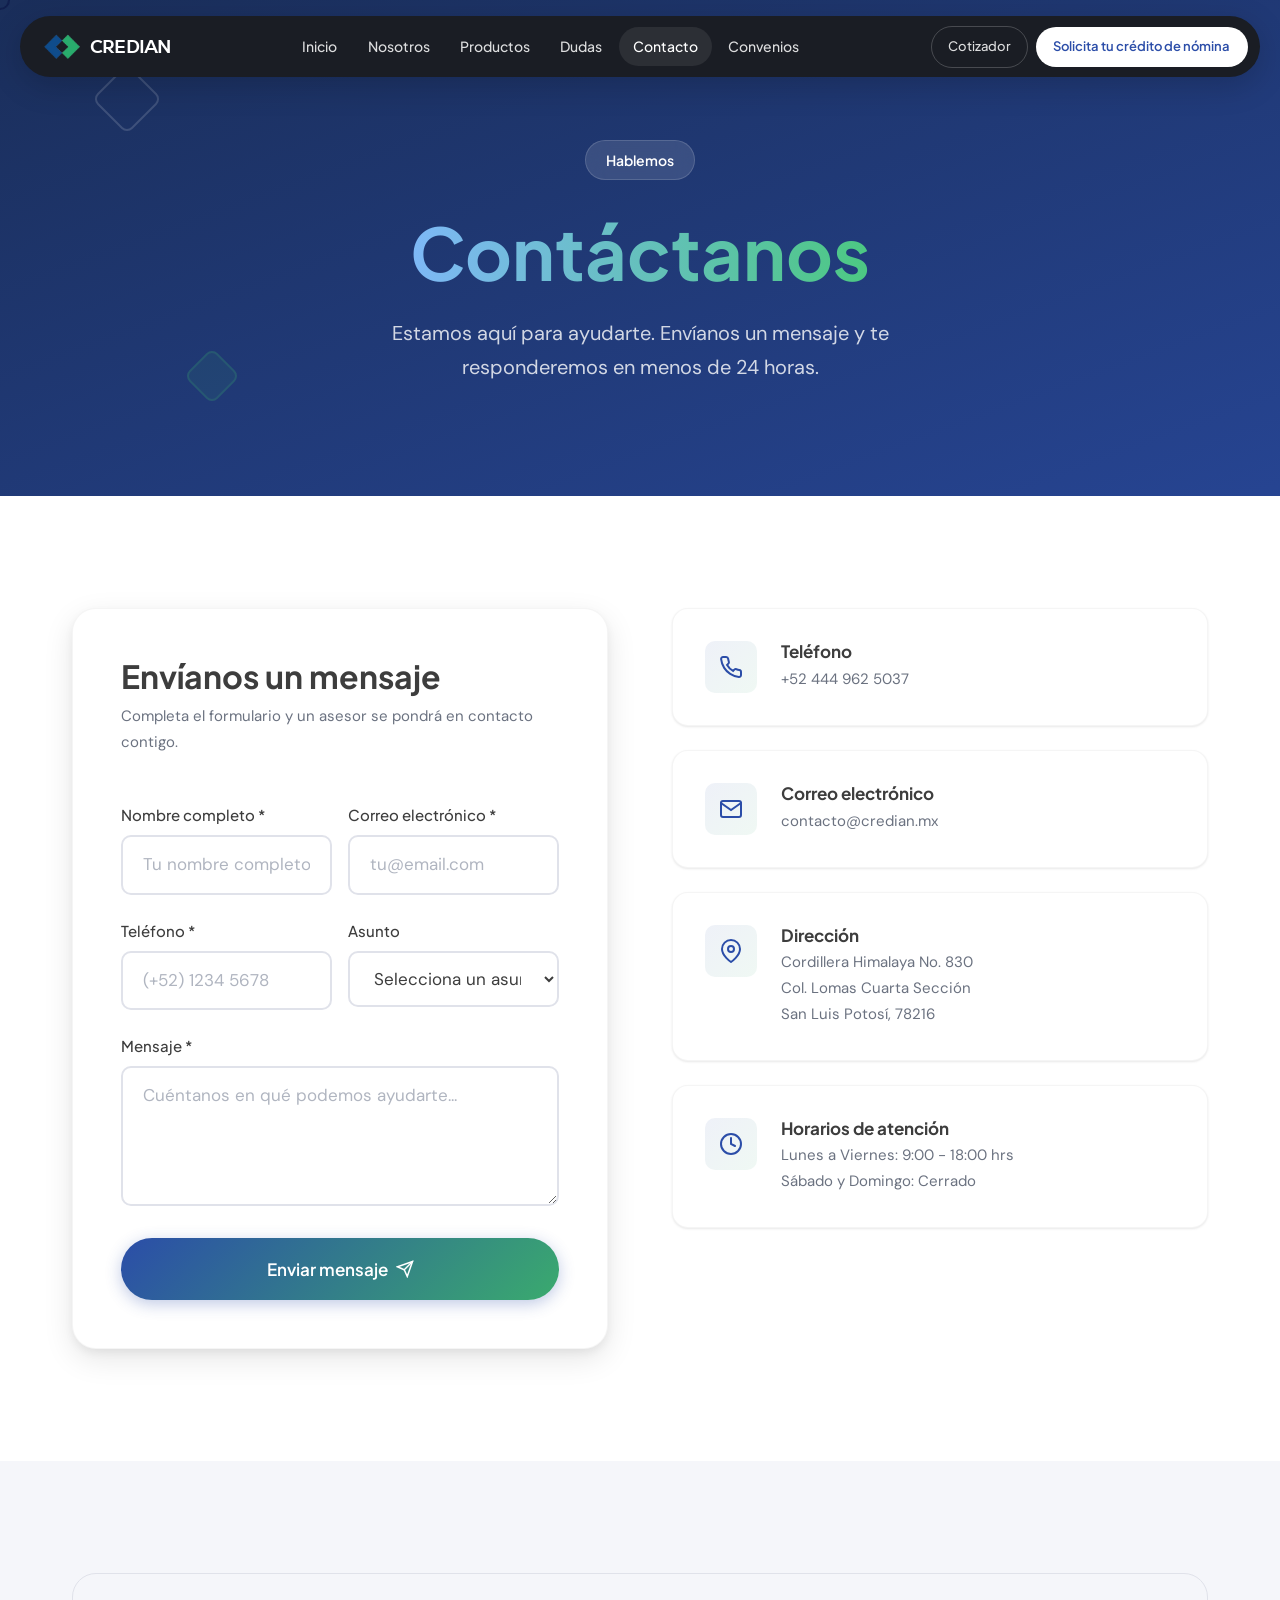
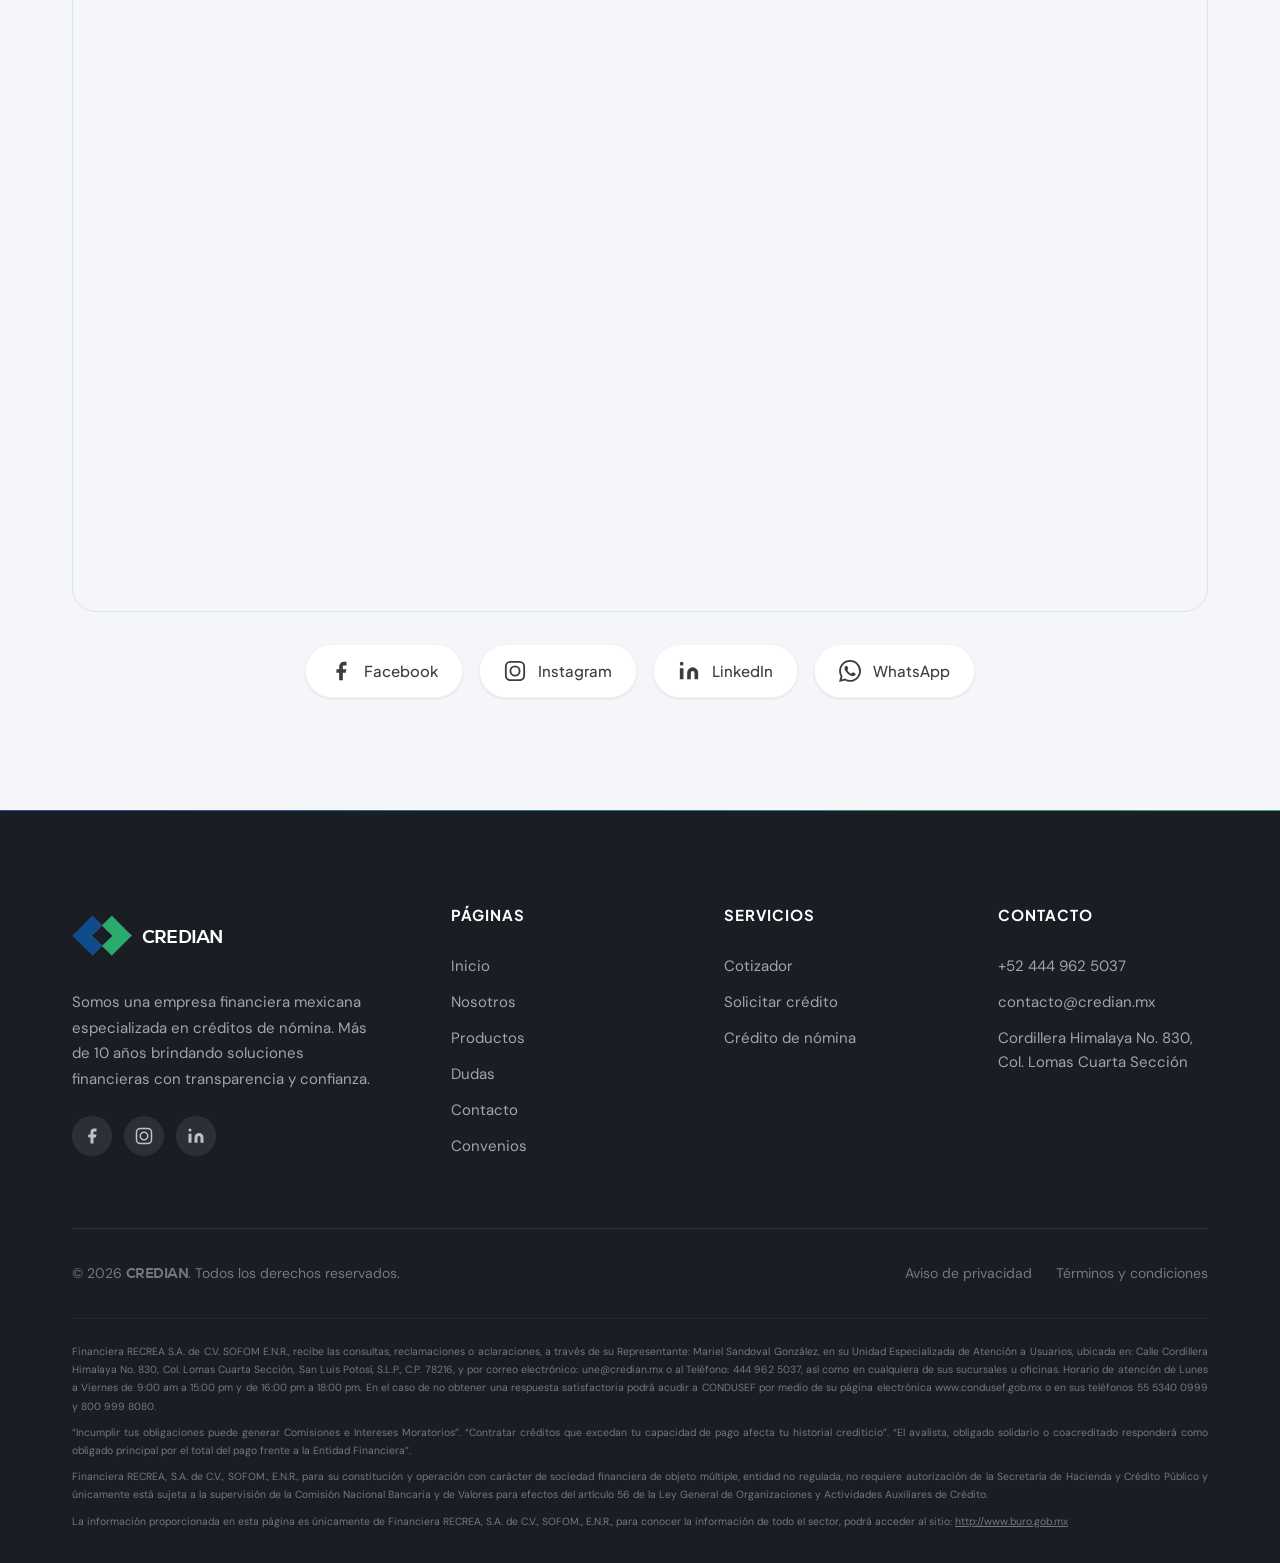
==== contacto/index.html @ 20494028 "feat: add convenios page, 404 page, and update navigations" ====
<!DOCTYPE html>
<html lang="es-MX">

<head>
  <meta charset="UTF-8">
  <meta name="viewport" content="width=device-width, initial-scale=1.0">
  <title>CREDIAN | Contacto</title>
  <link rel="icon" href="../img/credian.ico" type="image/x-icon">
  <meta name="description"
    content="Contáctanos para resolver tus dudas sobre créditos de nómina. Teléfono, email y formulario de contacto CREDIAN.">
  <link rel="stylesheet" href="../css/reset.css">
  <link rel="stylesheet" href="../css/variables.css">
  <link rel="stylesheet" href="../css/animations.css">
  <link rel="stylesheet" href="../css/global.css?v=1.1">
  <style>
    .contact-layout {
      display: grid;
      grid-template-columns: 1fr 1fr;
      gap: var(--space-3xl);
      align-items: start
    }

    .contact-form-card {
      background: var(--color-white);
      border-radius: var(--radius-xl);
      padding: var(--space-2xl) var(--space-2xl);
      box-shadow: var(--shadow-lg);
      border: 1px solid rgba(0, 0, 0, .04)
    }

    .contact-form-card h3 {
      margin-bottom: var(--space-xs)
    }

    .contact-form-card>p {
      color: var(--color-gray-text);
      font-size: var(--text-sm);
      margin-bottom: var(--space-2xl)
    }

    .form-row {
      display: grid;
      grid-template-columns: 1fr 1fr;
      gap: var(--space-md)
    }

    .contact-info-cards {
      display: flex;
      flex-direction: column;
      gap: var(--space-lg)
    }

    .info-card {
      display: flex;
      align-items: flex-start;
      gap: var(--space-lg);
      padding: var(--space-xl);
      background: var(--color-white);
      border-radius: var(--radius-lg);
      box-shadow: var(--shadow-sm);
      border: 1px solid rgba(0, 0, 0, .04);
      transition: all var(--transition-base)
    }

    .info-card:hover {
      box-shadow: var(--shadow-md);
      transform: translateX(6px)
    }

    .info-card__icon {
      width: 52px;
      height: 52px;
      border-radius: var(--radius-md);
      background: linear-gradient(135deg, rgba(43, 77, 168, .08), rgba(58, 170, 110, .08));
      display: flex;
      align-items: center;
      justify-content: center;
      flex-shrink: 0;
      color: var(--color-blue);
      transition: all var(--transition-base)
    }

    .info-card:hover .info-card__icon {
      background: var(--gradient-brand);
      color: #fff
    }

    .info-card__icon svg {
      width: 24px;
      height: 24px
    }

    .info-card h4 {
      font-size: var(--text-base);
      margin-bottom: 4px
    }

    .info-card p,
    .info-card a {
      font-size: var(--text-sm);
      color: var(--color-gray-text)
    }

    .info-card a:hover {
      color: var(--color-blue)
    }

    .map-placeholder {
      width: 100%;
      aspect-ratio: 16/9;
      border-radius: var(--radius-xl);
      background: var(--color-gray-light);
      display: flex;
      align-items: center;
      justify-content: center;
      position: relative;
      overflow: hidden;
      border: 1px solid var(--color-gray-mid)
    }

    .map-placeholder__inner {
      text-align: center;
      color: var(--color-gray-text)
    }

    .map-placeholder__inner svg {
      width: 48px;
      height: 48px;
      margin: 0 auto var(--space-md);
      color: var(--color-blue);
      opacity: .5
    }

    .social-row {
      display: flex;
      gap: var(--space-md);
      justify-content: center;
      flex-wrap: wrap;
      margin-top: var(--space-xl)
    }

    .social-card {
      display: flex;
      align-items: center;
      gap: .75rem;
      padding: .875rem 1.5rem;
      background: var(--color-white);
      border-radius: var(--radius-pill);
      box-shadow: var(--shadow-sm);
      border: 1px solid rgba(0, 0, 0, .04);
      transition: all var(--transition-base);
      font-family: var(--font-display);
      font-size: var(--text-sm);
      font-weight: var(--fw-medium);
      color: var(--color-dark)
    }

    .social-card:hover {
      box-shadow: var(--shadow-md);
      transform: translateY(-4px)
    }

    .social-card svg {
      width: 22px;
      height: 22px
    }

    .social-card--fb:hover {
      color: #1877F2;
      border-color: #1877F2
    }

    .social-card--ig:hover {
      color: #E4405F;
      border-color: #E4405F
    }

    .social-card--li:hover {
      color: #0A66C2;
      border-color: #0A66C2
    }

    .social-card--wa:hover {
      color: #25D366;
      border-color: #25D366
    }

    .form-input.success {
      border-color: var(--color-green)
    }

    @media(max-width:768px) {
      .contact-layout {
        grid-template-columns: 1fr
      }

      .form-row {
        grid-template-columns: 1fr
      }
    }
  </style>
</head>

<body class="page-body">
  <div class="custom-cursor" aria-hidden="true"></div>
  <div class="page-transition-overlay" aria-hidden="true"></div>

  <nav class="navbar" aria-label="Navegación principal">
    <div class="navbar__inner">
      <a href="../" class="navbar__logo" data-internal aria-label="CREDIAN Inicio">
        <img src="../img/logo_credian.png" alt="CREDIAN Logo" class="navbar__img">
        <span class="navbar__logo-text">CREDIAN</span>
      </a>
      <div class="navbar__links"><a href="../" class="navbar__link" data-internal>Inicio</a><a
          href="../nosotros/" class="navbar__link" data-internal>Nosotros</a><a href="../productos/"
          class="navbar__link" data-internal>Productos</a><a href="../dudas/" class="navbar__link"
          data-internal>Dudas</a><a href="../contacto/" class="navbar__link active" data-internal>Contacto</a><a href="../convenios/" class="navbar__link" data-internal>Convenios</a></div>
      <div class="navbar__actions"><a href="https://cotizador.credian.mx" class="navbar__cotizador"
          target="_blank">Cotizador</a><a href="https://cib.logicsystems.com.mx/RECREA/LoginCredian.aspx?EMP=RECREA"
          class="navbar__cta btn-shimmer" target="_blank">Solicita tu crédito de nómina</a></div>
      <button class="navbar__hamburger" aria-label="Abrir menú"><span></span><span></span><span></span></button>
    </div>
  </nav>
  <div class="mobile-menu" aria-hidden="true"><a href="../" class="mobile-menu__link" data-internal>Inicio</a><a
      href="../nosotros/" class="mobile-menu__link" data-internal>Nosotros</a><a href="../productos/"
      class="mobile-menu__link" data-internal>Productos</a><a href="../dudas/" class="mobile-menu__link"
      data-internal>Dudas</a><a href="../contacto/" class="mobile-menu__link" data-internal>Contacto</a><a href="../convenios/" class="mobile-menu__link" data-internal>Convenios</a>
    <div class="mobile-menu__divider"></div><a href="https://cotizador.credian.mx" class="mobile-menu__link"
      target="_blank">Cotizador</a><a href="https://cib.logicsystems.com.mx/RECREA/LoginCredian.aspx?EMP=RECREA"
      class="mobile-menu__link" target="_blank">Solicitar crédito</a>
  </div>

  <!-- HERO -->
  <section class="hero hero--small">
    <div class="hero__bg"></div>
    <div class="rhombus-deco rhombus-deco--1" aria-hidden="true"></div>
    <div class="rhombus-deco rhombus-deco--3 rhombus-deco--green" aria-hidden="true"></div>
    <div class="hero__content">
      <span class="hero__label hero-enter">Hablemos</span>
      <h1 class="hero__title hero-enter"><span class="text-gradient"
          style="-webkit-text-fill-color:transparent;background:linear-gradient(90deg,#7eb8f7,#4CC882);-webkit-background-clip:text;background-clip:text">Contáctanos</span>
      </h1>
      <p class="hero__subtitle hero-enter">Estamos aquí para ayudarte. Envíanos un mensaje y te responderemos en menos
        de 24 horas.</p>
    </div>
  </section>

  <!-- CONTACT -->
  <section class="section">
    <div class="container">
      <div class="contact-layout">
        <!-- Form -->
        <div class="contact-form-card reveal-left">
          <h3>Envíanos un mensaje</h3>
          <p>Completa el formulario y un asesor se pondrá en contacto contigo.</p>
          <form id="contact-form" novalidate>
            <div class="form-row">
              <div class="form-group">
                <label class="form-label" for="nombre">Nombre completo *</label>
                <input type="text" id="nombre" class="form-input" placeholder="Tu nombre completo" required>
                <span class="form-error">Este campo es obligatorio</span>
              </div>
              <div class="form-group">
                <label class="form-label" for="email">Correo electrónico *</label>
                <input type="email" id="email" class="form-input" placeholder="tu@email.com" required>
                <span class="form-error">Ingresa un email válido</span>
              </div>
            </div>
            <div class="form-row">
              <div class="form-group">
                <label class="form-label" for="telefono">Teléfono *</label>
                <input type="tel" id="telefono" class="form-input" placeholder="(+52) 1234 5678" required>
                <span class="form-error">Ingresa un teléfono válido</span>
              </div>
              <div class="form-group">
                <label class="form-label" for="asunto">Asunto</label>
                <select id="asunto" class="form-input form-select">
                  <option value="">Selecciona un asunto</option>
                  <option value="credito">Solicitar crédito</option>
                  <option value="info">Información general</option>
                  <option value="pagos">Dudas sobre pagos</option>
                  <option value="quejas">Quejas y sugerencias</option>
                  <option value="otro">Otro</option>
                </select>
              </div>
            </div>
            <div class="form-group">
              <label class="form-label" for="mensaje">Mensaje *</label>
              <textarea id="mensaje" class="form-input form-textarea" placeholder="Cuéntanos en qué podemos ayudarte..."
                required></textarea>
              <span class="form-error">Este campo es obligatorio</span>
            </div>
            <button type="submit" class="btn btn--primary btn--large btn-shimmer" style="width:100%">
              Enviar mensaje
              <svg width="20" height="20" viewBox="0 0 24 24" fill="none" stroke="currentColor" stroke-width="2"
                stroke-linecap="round">
                <line x1="22" y1="2" x2="11" y2="13" />
                <polygon points="22 2 15 22 11 13 2 9 22 2" />
              </svg>
            </button>
          </form>
        </div>

        <!-- Info Cards -->
        <div class="contact-info-cards reveal-right">
          <div class="info-card">
            <div class="info-card__icon"><svg viewBox="0 0 24 24" fill="none" stroke="currentColor" stroke-width="2"
                stroke-linecap="round">
                <path
                  d="M22 16.92v3a2 2 0 01-2.18 2 19.79 19.79 0 01-8.63-3.07 19.5 19.5 0 01-6-6 19.79 19.79 0 01-3.07-8.67A2 2 0 014.11 2h3a2 2 0 012 1.72 12.84 12.84 0 00.7 2.81 2 2 0 01-.45 2.11L8.09 9.91a16 16 0 006 6l1.27-1.27a2 2 0 012.11-.45 12.84 12.84 0 002.81.7A2 2 0 0122 16.92z" />
              </svg></div>
            <div>
              <h4>Teléfono</h4><a href="tel:+524449625037">+52 444 962 5037</a>
            </div>
          </div>
          <div class="info-card">
            <div class="info-card__icon"><svg viewBox="0 0 24 24" fill="none" stroke="currentColor" stroke-width="2"
                stroke-linecap="round">
                <path d="M4 4h16c1.1 0 2 .9 2 2v12c0 1.1-.9 2-2 2H4c-1.1 0-2-.9-2-2V6c0-1.1.9-2 2-2z" />
                <polyline points="22,6 12,13 2,6" />
              </svg></div>
            <div>
              <h4>Correo electrónico</h4><a href="mailto:info@credian.mx">contacto@credian.mx</a>
            </div>
          </div>
          <div class="info-card">
            <div class="info-card__icon"><svg viewBox="0 0 24 24" fill="none" stroke="currentColor" stroke-width="2"
                stroke-linecap="round">
                <path d="M21 10c0 7-9 13-9 13s-9-6-9-13a9 9 0 0118 0z" />
                <circle cx="12" cy="10" r="3" />
              </svg></div>
            <div>
              <h4>Dirección</h4>
              <p>Cordillera Himalaya No. 830<br>Col. Lomas Cuarta Sección<br>San Luis Potosí, 78216</p>
            </div>
          </div>
          <div class="info-card">
            <div class="info-card__icon"><svg viewBox="0 0 24 24" fill="none" stroke="currentColor" stroke-width="2"
                stroke-linecap="round">
                <circle cx="12" cy="12" r="10" />
                <polyline points="12 6 12 12 16 14" />
              </svg></div>
            <div>
              <h4>Horarios de atención</h4>
              <p>Lunes a Viernes: 9:00 - 18:00 hrs<br>Sábado y Domingo: Cerrado</p>
            </div>
          </div>
        </div>
      </div>
    </div>
  </section>

  <!-- MAP -->
  <section class="section section--gray">
    <div class="container">
      <div class="reveal">
        <div class="map-placeholder">
          <iframe
            src="https://www.google.com/maps/embed?pb=!1m18!1m12!1m3!1d3695.5302765714246!2d-101.0352273!3d22.1438782!2m3!1f0!2f0!3f0!3m2!1i1024!2i768!4f13.1!3m3!1m2!1s0x842a98b7468b3553%3A0x2010b4fe273b162a!2sCREDIAN!5e0!3m2!1ses-419!2smx!4v1777049388945!5m2!1ses-419!2smx"
            width="100%" height="100%" style="border:0;" allowfullscreen="" loading="lazy"
            referrerpolicy="no-referrer-when-downgrade"></iframe>
        </div>
      </div>

      <!-- Social -->
      <div class="social-row reveal">
        <a href="https://www.facebook.com/credian.mx/" class="social-card social-card--fb"><svg viewBox="0 0 24 24"
            fill="currentColor">
            <path d="M18 2h-3a5 5 0 00-5 5v3H7v4h3v8h4v-8h3l1-4h-4V7a1 1 0 011-1h3z" />
          </svg>Facebook</a>
        <a href="https://www.instagram.com/credianmx/" class="social-card social-card--ig"><svg viewBox="0 0 24 24"
            fill="none" stroke="currentColor" stroke-width="2">
            <rect x="2" y="2" width="20" height="20" rx="5" />
            <circle cx="12" cy="12" r="5" />
          </svg>Instagram</a>
        <a href="https://www.linkedin.com/company/credian/posts/?feedView=all" class="social-card social-card--li"><svg
            viewBox="0 0 24 24" fill="currentColor">
            <path
              d="M16 8a6 6 0 016 6v7h-4v-7a2 2 0 00-4 0v7h-4v-7a6 6 0 016-6zM2 9h4v12H2zM4 6a2 2 0 100-4 2 2 0 000 4z" />
          </svg>LinkedIn</a>
        <a href="https://wa.me/524449625037?text=%C2%A1Quiero%20m%C3%A1s%20informaci%C3%B3n!%F0%9F%91%80"
          class="social-card social-card--wa"><svg viewBox="0 0 24 24" fill="currentColor">
            <path
              d="M17.472 14.382c-.297-.149-1.758-.867-2.03-.967-.273-.099-.471-.148-.67.15-.197.297-.767.966-.94 1.164-.173.199-.347.223-.644.075-.297-.15-1.255-.463-2.39-1.475-.883-.788-1.48-1.761-1.653-2.059-.173-.297-.018-.458.13-.606.134-.133.298-.347.446-.52.149-.174.198-.298.298-.497.099-.198.05-.371-.025-.52-.075-.149-.669-1.612-.916-2.207-.242-.579-.487-.5-.669-.51-.173-.008-.371-.01-.57-.01-.198 0-.52.074-.792.372-.272.297-1.04 1.016-1.04 2.479 0 1.462 1.065 2.875 1.213 3.074.149.198 2.096 3.2 5.077 4.487.709.306 1.262.489 1.694.625.712.227 1.36.195 1.871.118.571-.085 1.758-.719 2.006-1.413.248-.694.248-1.289.173-1.413-.074-.124-.272-.198-.57-.347m-5.421 7.403h-.004a9.87 9.87 0 01-5.031-1.378l-.361-.214-3.741.982.998-3.648-.235-.374a9.86 9.86 0 01-1.51-5.26c.001-5.45 4.436-9.884 9.888-9.884 2.64 0 5.122 1.03 6.988 2.898a9.825 9.825 0 012.893 6.994c-.003 5.45-4.437 9.884-9.885 9.884m8.413-18.297A11.815 11.815 0 0012.05 0C5.495 0 .16 5.335.157 11.892c0 2.096.547 4.142 1.588 5.945L.057 24l6.305-1.654a11.882 11.882 0 005.683 1.448h.005c6.554 0 11.89-5.335 11.893-11.893a11.821 11.821 0 00-3.48-8.413z" />
          </svg>WhatsApp</a>
      </div>
    </div>
  </section>

  <!-- FOOTER -->
  <footer class="footer">
    <div class="container">
      <div class="footer__grid">
        <div class="footer__brand">
          <div class="footer__logo">
            <img src="../img/logo_credian.png" alt="CREDIAN Logo" class="footer__img">
            <span class="footer__logo-text">CREDIAN</span>
          </div>
          <p class="footer__brand-desc">Somos una empresa financiera mexicana especializada en créditos de nómina. Más
            de 10 años brindando soluciones financieras con transparencia y confianza.</p>
          <div class="footer__social">
            <a href="https://www.facebook.com/credian.mx/" class="footer__social-link" aria-label="Facebook"><svg
                viewBox="0 0 24 24" fill="currentColor">
                <path d="M18 2h-3a5 5 0 00-5 5v3H7v4h3v8h4v-8h3l1-4h-4V7a1 1 0 011-1h3z" />
              </svg></a>
            <a href="https://www.instagram.com/credianmx/" class="footer__social-link" aria-label="Instagram"><svg
                viewBox="0 0 24 24" fill="none" stroke="currentColor" stroke-width="2">
                <rect x="2" y="2" width="20" height="20" rx="5" />
                <circle cx="12" cy="12" r="5" />
              </svg></a>
            <a href="https://www.linkedin.com/company/credian/posts/?feedView=all" class="footer__social-link"
              aria-label="LinkedIn"><svg viewBox="0 0 24 24" fill="currentColor">
                <path
                  d="M16 8a6 6 0 016 6v7h-4v-7a2 2 0 00-4 0v7h-4v-7a6 6 0 016-6zM2 9h4v12H2zM4 6a2 2 0 100-4 2 2 0 000 4z" />
              </svg></a>
          </div>
        </div>
        <div>
          <h4 class="footer__column-title">Páginas</h4><a href="../" class="footer__link"
            data-internal>Inicio</a><a href="../nosotros/" class="footer__link" data-internal>Nosotros</a><a
            href="../productos/" class="footer__link" data-internal>Productos</a><a href="../dudas/"
            class="footer__link" data-internal>Dudas</a><a href="../contacto/" class="footer__link"
            data-internal>Contacto</a><a href="../convenios/" class="footer__link"
            data-internal>Convenios</a>
        </div>
        <div>
          <h4 class="footer__column-title">Servicios</h4><a href="https://cotizador.credian.mx" class="footer__link"
            target="_blank">Cotizador</a><a href="https://cib.logicsystems.com.mx/RECREA/LoginCredian.aspx?EMP=RECREA"
            class="footer__link" target="_blank">Solicitar
            crédito</a><a href="../productos/" class="footer__link" data-internal>Crédito de nómina</a>
        </div>
        <div>
          <h4 class="footer__column-title">Contacto</h4>
          <a href="tel:+52 444 962 5037" class="footer__link">+52 444 962 5037</a>
          <a href="mailto:contacto@credian.mx" class="footer__link">contacto@credian.mx</a>
          <a class="footer__link" href="https://maps.app.goo.gl/pszoTMPpHbt7NWdv6">
            Cordillera Himalaya No. 830, Col. Lomas Cuarta Sección
          </a>
        </div>
      </div>
      <div class="footer__bottom">
        <p class="footer__copy">&copy; <span id="current-year">2026</span> CREDIAN. Todos los derechos reservados.</p>
        <div class="footer__legal"><a href="../docs/aviso_de_privacidad.pdf" target="_blank" rel="noopener">Aviso de privacidad</a><a
            href="../docs/terminos_y_condiciones.pdf" target="_blank" rel="noopener">Términos y condiciones</a></div>
      </div>
      <div class="footer__disclaimer">
        <p>Financiera RECREA S.A. de C.V. SOFOM E.N.R., recibe las consultas, reclamaciones o aclaraciones, a través de
          su Representante: Mariel Sandoval González, en su Unidad Especializada de Atención a Usuarios, ubicada en:
          Calle Cordillera Himalaya No. 830, Col. Lomas Cuarta Sección, San Luis Potosí, S.L.P., C.P. 78216, y por
          correo electrónico: une@credian.mx o al Teléfono: 444 962 5037, así como en cualquiera de sus sucursales u
          oficinas. Horario de atención de Lunes a Viernes de 9:00 am a 15:00 pm y de 16:00 pm a 18:00 pm. En el caso de
          no obtener una respuesta satisfactoria podrá acudir a CONDUSEF por medio de su página electrónica
          www.condusef.gob.mx o en sus teléfonos 55 5340 0999 y 800 999 8080.</p>
        <p>“Incumplir tus obligaciones puede generar Comisiones e Intereses Moratorios”. “Contratar créditos que excedan
          tu capacidad de pago afecta tu historial crediticio”. “El avalista, obligado solidario o coacreditado
          responderá como obligado principal por el total del pago frente a la Entidad Financiera”.</p>
        <p>Financiera RECREA, S.A. de C.V., SOFOM., E.N.R., para su constitución y operación con carácter de sociedad
          financiera de objeto múltiple, entidad no regulada, no requiere autorización de la Secretaría de Hacienda y
          Crédito Público y únicamente está sujeta a la supervisión de la Comisión Nacional Bancaria y de Valores para
          efectos del artículo 56 de la Ley General de Organizaciones y Actividades Auxiliares de Crédito.</p>
        <p>La información proporcionada en esta página es únicamente de Financiera RECREA, S.A. de C.V., SOFOM., E.N.R.,
          para conocer la información de todo el sector, podrá acceder al sitio: <a href="http://www.buro.gob.mx"
            target="_blank" rel="noopener"
            style="color: inherit; text-decoration: underline;">http://www.buro.gob.mx</a></p>
      </div>
    </div>
  </footer>
  <script src="../js/nav.js"></script>
  <script src="../js/main.js"></script>
  <script src="../js/animations.js"></script>
</body>

</html>
---- css/variables.css ----
/* ============================================
   CREDIAN — Design Tokens & Variables
   Central source of truth for all design values
   ============================================ */

:root {
  /* ---- Brand Colors ---- */
  --color-blue: #2B4DA8;
  --color-blue-dark: #1E3A7A;
  --color-blue-light: #3A6BD6;
  --color-green: #3AAA6E;
  --color-green-dark: #2D8A58;
  --color-green-light: #4CC882;

  /* ---- Neutral Colors ---- */
  --color-dark: #3D3D3D;
  --color-navbar: #1A1D24;
  --color-white: #FFFFFF;
  --color-gray-light: #F5F6FA;
  --color-gray-mid: #E0E2EA;
  --color-gray-text: #6B7280;
  --color-overlay: rgba(26, 29, 36, 0.95);

  /* ---- Gradients ---- */
  --gradient-brand: linear-gradient(135deg, var(--color-blue) 0%, var(--color-green) 100%);
  --gradient-brand-reverse: linear-gradient(135deg, var(--color-green) 0%, var(--color-blue) 100%);
  --gradient-hero: linear-gradient(160deg, #1a2e5a 0%, #2B4DA8 35%, #3AAA6E 100%);
  --gradient-dark: linear-gradient(135deg, #111317 0%, #1A1D24 100%);
  --gradient-card: linear-gradient(180deg, rgba(255,255,255,0) 0%, rgba(245,246,250,0.5) 100%);
  --gradient-shimmer: linear-gradient(90deg, transparent 0%, rgba(255,255,255,0.4) 50%, transparent 100%);

  /* ---- Typography ---- */
  --font-display: 'Plus Jakarta Sans', -apple-system, BlinkMacSystemFont, 'Segoe UI', Roboto, Helvetica, Arial, sans-serif;
  --font-body: 'DM Sans', 'Segoe UI', sans-serif;

  /* Fluid type scale using clamp() */
  --text-xs: clamp(0.75rem, 0.7rem + 0.25vw, 0.875rem);
  --text-sm: clamp(0.8125rem, 0.75rem + 0.3vw, 0.9375rem);
  --text-base: clamp(0.9375rem, 0.875rem + 0.3vw, 1.0625rem);
  --text-lg: clamp(1.0625rem, 0.95rem + 0.5vw, 1.25rem);
  --text-xl: clamp(1.25rem, 1.1rem + 0.7vw, 1.5rem);
  --text-2xl: clamp(1.5rem, 1.25rem + 1.2vw, 2rem);
  --text-3xl: clamp(1.875rem, 1.5rem + 1.8vw, 2.75rem);
  --text-4xl: clamp(2.25rem, 1.75rem + 2.5vw, 3.5rem);
  --text-5xl: clamp(2.75rem, 2rem + 3.5vw, 4.5rem);

  /* Font weights */
  --fw-regular: 400;
  --fw-medium: 500;
  --fw-semibold: 600;
  --fw-bold: 700;
  --fw-extrabold: 800;

  /* ---- Spacing ---- */
  --space-xs: 0.5rem;
  --space-sm: 0.75rem;
  --space-md: 1rem;
  --space-lg: 1.5rem;
  --space-xl: 2rem;
  --space-2xl: 3rem;
  --space-3xl: 4rem;
  --space-4xl: 6rem;
  --space-section: clamp(4rem, 3rem + 5vw, 7rem);

  /* ---- Layout ---- */
  --max-width: 1200px;
  --max-width-narrow: 900px;
  --container-padding: clamp(1.25rem, 1rem + 2vw, 2rem);
  --navbar-height: 80px;

  /* ---- Border Radius ---- */
  --radius-sm: 6px;
  --radius-md: 10px;
  --radius-lg: 16px;
  --radius-xl: 24px;
  --radius-2xl: 32px;
  --radius-pill: 100px;
  --radius-full: 50%;

  /* ---- Shadows ---- */
  --shadow-sm: 0 1px 3px rgba(0,0,0,0.06), 0 1px 2px rgba(0,0,0,0.04);
  --shadow-md: 0 4px 12px rgba(0,0,0,0.08), 0 2px 4px rgba(0,0,0,0.04);
  --shadow-lg: 0 10px 30px rgba(0,0,0,0.1), 0 4px 8px rgba(0,0,0,0.05);
  --shadow-xl: 0 20px 50px rgba(0,0,0,0.12), 0 8px 16px rgba(0,0,0,0.06);
  --shadow-navbar: 0 8px 32px rgba(0,0,0,0.18);
  --shadow-card-hover: 0 16px 40px rgba(43,77,168,0.15), 0 6px 12px rgba(0,0,0,0.06);
  --shadow-glow-blue: 0 0 40px rgba(43,77,168,0.3);
  --shadow-glow-green: 0 0 40px rgba(58,170,110,0.3);

  /* ---- Transitions ---- */
  --transition-fast: 150ms cubic-bezier(0.4, 0, 0.2, 1);
  --transition-base: 300ms cubic-bezier(0.4, 0, 0.2, 1);
  --transition-slow: 500ms cubic-bezier(0.4, 0, 0.2, 1);
  --transition-spring: 500ms cubic-bezier(0.175, 0.885, 0.32, 1.275);

  /* ---- Z-indexes ---- */
  --z-base: 1;
  --z-dropdown: 100;
  --z-navbar: 1000;
  --z-overlay: 2000;
  --z-modal: 3000;
  --z-cursor: 9999;
}
---- css/animations.css ----
/* ============================================
   CREDIAN — Animations
   All keyframes and animation utilities
   ============================================ */

/* ---- Keyframes ---- */

@keyframes fadeIn {
  from { opacity: 0; }
  to { opacity: 1; }
}

@keyframes fadeUp {
  from {
    opacity: 0;
    transform: translateY(40px);
  }
  to {
    opacity: 1;
    transform: translateY(0);
  }
}

@keyframes fadeDown {
  from {
    opacity: 0;
    transform: translateY(-30px);
  }
  to {
    opacity: 1;
    transform: translateY(0);
  }
}

@keyframes fadeLeft {
  from {
    opacity: 0;
    transform: translateX(40px);
  }
  to {
    opacity: 1;
    transform: translateX(0);
  }
}

@keyframes fadeRight {
  from {
    opacity: 0;
    transform: translateX(-40px);
  }
  to {
    opacity: 1;
    transform: translateX(0);
  }
}

@keyframes scaleIn {
  from {
    opacity: 0;
    transform: scale(0.9);
  }
  to {
    opacity: 1;
    transform: scale(1);
  }
}

@keyframes slideUp {
  from { transform: translateY(100%); }
  to { transform: translateY(0); }
}

@keyframes float {
  0%, 100% { transform: translateY(0) rotate(0deg); }
  25% { transform: translateY(-15px) rotate(2deg); }
  50% { transform: translateY(-5px) rotate(-1deg); }
  75% { transform: translateY(-20px) rotate(1deg); }
}

@keyframes floatSlow {
  0%, 100% { transform: translateY(0) rotate(0deg); }
  50% { transform: translateY(-30px) rotate(5deg); }
}

@keyframes floatReverse {
  0%, 100% { transform: translateY(0) rotate(0deg); }
  50% { transform: translateY(25px) rotate(-3deg); }
}

@keyframes rotate {
  from { transform: rotate(0deg); }
  to { transform: rotate(360deg); }
}

@keyframes spin {
  from { transform: rotate(0deg); }
  to { transform: rotate(360deg); }
}

@keyframes rotateSlow {
  from { transform: rotate(0deg); }
  to { transform: rotate(360deg); }
}

@keyframes pulse {
  0%, 100% { opacity: 1; }
  50% { opacity: 0.6; }
}

@keyframes pulseScale {
  0%, 100% { transform: scale(1); }
  50% { transform: scale(1.05); }
}

@keyframes shimmer {
  0% { background-position: -200% center; }
  100% { background-position: 200% center; }
}

@keyframes gradientShift {
  0% { background-position: 0% 50%; }
  50% { background-position: 100% 50%; }
  100% { background-position: 0% 50%; }
}

@keyframes meshGradient {
  0%, 100% {
    background-position: 0% 50%;
  }
  25% {
    background-position: 50% 0%;
  }
  50% {
    background-position: 100% 50%;
  }
  75% {
    background-position: 50% 100%;
  }
}

@keyframes drawLine {
  from { height: 0; }
  to { height: 100%; }
}

@keyframes drawLineHorizontal {
  from { width: 0; }
  to { width: 100%; }
}

@keyframes checkmark {
  from {
    stroke-dashoffset: 24;
  }
  to {
    stroke-dashoffset: 0;
  }
}

@keyframes borderGlow {
  0%, 100% {
    border-color: rgba(43, 77, 168, 0.3);
    box-shadow: 0 0 15px rgba(43, 77, 168, 0.1);
  }
  50% {
    border-color: rgba(58, 170, 110, 0.5);
    box-shadow: 0 0 25px rgba(58, 170, 110, 0.15);
  }
}

@keyframes morphRhombus {
  0%, 100% { 
    transform: rotate(45deg) scale(1);
    border-radius: 8px;
  }
  33% { 
    transform: rotate(45deg) scale(1.1);
    border-radius: 12px;
  }
  66% { 
    transform: rotate(45deg) scale(0.95);
    border-radius: 6px;
  }
}

@keyframes staggerReveal {
  from {
    opacity: 0;
    transform: translateY(30px);
  }
  to {
    opacity: 1;
    transform: translateY(0);
  }
}

@keyframes typewriter {
  from { width: 0; }
  to { width: 100%; }
}

@keyframes blink {
  0%, 50% { opacity: 1; }
  51%, 100% { opacity: 0; }
}

@keyframes countUp {
  from { opacity: 0; transform: translateY(10px); }
  to { opacity: 1; transform: translateY(0); }
}

@keyframes navSlideDown {
  from {
    opacity: 0;
    transform: translateY(-20px);
  }
  to {
    opacity: 1;
    transform: translateY(0);
  }
}

@keyframes expandAccordion {
  from {
    max-height: 0;
    opacity: 0;
  }
  to {
    max-height: 500px;
    opacity: 1;
  }
}

/* ---- Scroll Reveal Classes ---- */
/* These are activated by Intersection Observer in animations.js */

.reveal {
  opacity: 0;
  transform: translateY(40px);
  transition: opacity 0.7s cubic-bezier(0.4, 0, 0.2, 1),
              transform 0.7s cubic-bezier(0.4, 0, 0.2, 1);
}

.reveal.revealed {
  opacity: 1;
  transform: translateY(0);
}

.reveal-left {
  opacity: 0;
  transform: translateX(-40px);
  transition: opacity 0.7s cubic-bezier(0.4, 0, 0.2, 1),
              transform 0.7s cubic-bezier(0.4, 0, 0.2, 1);
}

.reveal-left.revealed {
  opacity: 1;
  transform: translateX(0);
}

.reveal-right {
  opacity: 0;
  transform: translateX(40px);
  transition: opacity 0.7s cubic-bezier(0.4, 0, 0.2, 1),
              transform 0.7s cubic-bezier(0.4, 0, 0.2, 1);
}

.reveal-right.revealed {
  opacity: 1;
  transform: translateX(0);
}

.reveal-scale {
  opacity: 0;
  transform: scale(0.9);
  transition: opacity 0.7s cubic-bezier(0.4, 0, 0.2, 1),
              transform 0.7s cubic-bezier(0.4, 0, 0.2, 1);
}

.reveal-scale.revealed {
  opacity: 1;
  transform: scale(1);
}

/* Stagger delay utility classes */
.stagger-1 { transition-delay: 0.1s; }
.stagger-2 { transition-delay: 0.2s; }
.stagger-3 { transition-delay: 0.3s; }
.stagger-4 { transition-delay: 0.4s; }
.stagger-5 { transition-delay: 0.5s; }
.stagger-6 { transition-delay: 0.6s; }

/* ---- Hero Entry Animation ---- */

.hero-enter {
  opacity: 0;
  transform: translateY(30px);
  animation: fadeUp 0.8s cubic-bezier(0.4, 0, 0.2, 1) forwards;
}

.hero-enter:nth-child(1) { animation-delay: 0.1s; }
.hero-enter:nth-child(2) { animation-delay: 0.25s; }
.hero-enter:nth-child(3) { animation-delay: 0.4s; }
.hero-enter:nth-child(4) { animation-delay: 0.55s; }

/* ---- Shimmer Button Effect ---- */

.btn-shimmer {
  position: relative;
  overflow: hidden;
}

.btn-shimmer::after {
  content: '';
  position: absolute;
  top: 0;
  left: -100%;
  width: 100%;
  height: 100%;
  background: linear-gradient(
    90deg,
    transparent 0%,
    rgba(255, 255, 255, 0.3) 50%,
    transparent 100%
  );
  transition: left 0.5s ease;
}

.btn-shimmer:hover::after {
  left: 100%;
}

/* ---- Animated Underline for links ---- */

.link-animated {
  position: relative;
  display: inline-block;
}

.link-animated::after {
  content: '';
  position: absolute;
  bottom: -2px;
  left: 0;
  width: 0;
  height: 2px;
  background: var(--gradient-brand);
  transition: width 0.3s cubic-bezier(0.4, 0, 0.2, 1);
}

.link-animated:hover::after,
.link-animated.active::after {
  width: 100%;
}

/* ---- Morphing Decorative Rhombuses ---- */

.rhombus-deco {
  position: absolute;
  width: 60px;
  height: 60px;
  border: 2px solid rgba(255,255,255,0.15);
  transform: rotate(45deg);
  border-radius: 8px;
  pointer-events: none;
}

.rhombus-deco--filled {
  background: rgba(43, 77, 168, 0.1);
  border-color: rgba(43, 77, 168, 0.2);
}

.rhombus-deco--green {
  background: rgba(58, 170, 110, 0.1);
  border-color: rgba(58, 170, 110, 0.2);
}

.rhombus-deco--1 {
  top: 15%;
  left: 8%;
  width: 50px;
  height: 50px;
  animation: float 8s ease-in-out infinite, morphRhombus 12s ease-in-out infinite;
}

.rhombus-deco--2 {
  top: 25%;
  right: 12%;
  width: 80px;
  height: 80px;
  animation: floatSlow 10s ease-in-out infinite, morphRhombus 15s ease-in-out infinite;
  animation-delay: 1s;
}

.rhombus-deco--3 {
  bottom: 20%;
  left: 15%;
  width: 40px;
  height: 40px;
  animation: floatReverse 9s ease-in-out infinite;
  animation-delay: 2s;
}

.rhombus-deco--4 {
  bottom: 30%;
  right: 8%;
  width: 65px;
  height: 65px;
  animation: float 11s ease-in-out infinite;
  animation-delay: 0.5s;
}

.rhombus-deco--5 {
  top: 60%;
  left: 5%;
  width: 35px;
  height: 35px;
  animation: floatSlow 7s ease-in-out infinite;
  animation-delay: 3s;
}

/* ---- Page Transition ---- */

.page-transition-overlay {
  position: fixed;
  top: 0;
  left: 0;
  width: 100%;
  height: 100%;
  background: var(--gradient-brand);
  z-index: 10000;
  transform: scaleY(0);
  transform-origin: bottom;
  pointer-events: none;
}

.page-transition-overlay.active-enter {
  animation: pageTransitionIn 0.4s cubic-bezier(0.4, 0, 0.2, 1) forwards;
}

.page-transition-overlay.active-leave {
  animation: pageTransitionOut 0.4s cubic-bezier(0.4, 0, 0.2, 1) forwards;
}

@keyframes pageTransitionIn {
  from { transform: scaleY(0); transform-origin: bottom; }
  to { transform: scaleY(1); transform-origin: bottom; }
}

@keyframes pageTransitionOut {
  from { transform: scaleY(1); transform-origin: top; }
  to { transform: scaleY(0); transform-origin: top; }
}

/* ---- Steps line draw ---- */

.steps-line {
  position: absolute;
  left: 50%;
  top: 0;
  width: 2px;
  height: 0;
  background: var(--gradient-brand);
  transform: translateX(-50%);
  transition: height 1.5s cubic-bezier(0.4, 0, 0.2, 1);
}

.steps-line.animate {
  height: 100%;
}

/* ---- Counter animation ---- */

.counter-number {
  display: inline-block;
  font-variant-numeric: tabular-nums;
}

/* ---- Accordion animation ---- */

.accordion-content {
  max-height: 0;
  overflow: hidden;
  transition: max-height 0.4s cubic-bezier(0.4, 0, 0.2, 1),
              padding 0.4s cubic-bezier(0.4, 0, 0.2, 1);
}

.accordion-item.active .accordion-content {
  max-height: 500px;
}

.accordion-icon {
  transition: transform var(--transition-base);
}

.accordion-item.active .accordion-icon {
  transform: rotate(180deg);
}

/* ---- Card Lift Effect ---- */

.card-lift {
  transition: transform var(--transition-base), box-shadow var(--transition-base);
}

.card-lift:hover {
  transform: translateY(-8px);
  box-shadow: var(--shadow-card-hover);
}

/* ---- Cursor Custom ---- */

.custom-cursor {
  position: fixed;
  width: 20px;
  height: 20px;
  border: 2px solid var(--color-blue);
  border-radius: 50%;
  pointer-events: none;
  z-index: var(--z-cursor);
  transform: translate(-50%, -50%);
  transition: width 0.3s ease, height 0.3s ease, border-color 0.3s ease, background 0.3s ease;
  mix-blend-mode: difference;
  display: none;
}

.custom-cursor.active {
  width: 40px;
  height: 40px;
  border-color: var(--color-green);
  background: rgba(58, 170, 110, 0.1);
}

@media (pointer: fine) {
  .custom-cursor {
    display: block;
  }
}

@media (max-width: 768px) {
  .custom-cursor {
    display: none;
  }
}

/* ---- Timeline Animation ---- */

.timeline-item {
  opacity: 0;
  transform: translateX(-30px);
  transition: opacity 0.6s ease, transform 0.6s ease;
}

.timeline-item:nth-child(even) {
  transform: translateX(30px);
}

.timeline-item.revealed {
  opacity: 1;
  transform: translateX(0);
}

.timeline-line {
  position: absolute;
  left: 50%;
  top: 0;
  bottom: 0;
  width: 2px;
  background: var(--color-gray-mid);
  transform: translateX(-50%);
}

.timeline-line::after {
  content: '';
  position: absolute;
  top: 0;
  left: 0;
  width: 100%;
  height: 0;
  background: var(--gradient-brand);
  transition: height 2s cubic-bezier(0.4, 0, 0.2, 1);
}

.timeline-line.animate::after {
  height: 100%;
}
---- css/global.css ----
/* ============================================
   CREDIAN — Global Styles
   Navbar, Footer, Shared Components
   ============================================ */

/* ---- Google Fonts Import ---- */
@import url('https://fonts.googleapis.com/css2?family=DM+Sans:ital,opsz,wght@0,9..40,300;0,9..40,400;0,9..40,500;0,9..40,600;0,9..40,700;1,9..40,400&family=Plus+Jakarta+Sans:wght@400;500;600;700;800&display=swap');

@font-face {
  font-family: 'NexaText';
  src: url('../font/NexaText-Trial-ExtraBold.ttf') format('truetype');
  font-weight: normal;
  font-style: normal;
}

/* ---- Brand specific font replacement ---- */
.font-brand {
  font-family: 'NexaText', 'Plus Jakarta Sans', sans-serif !important;
  font-weight: normal !important;
  letter-spacing: -0.04em !important;
}

/* ---- Base Styles ---- */
body {
  font-family: var(--font-body);
  font-size: var(--text-base);
  color: var(--color-dark);
  background: var(--color-white);
}

h1,
h2,
h3,
h4,
h5,
h6 {
  font-family: var(--font-display);
  font-weight: var(--fw-bold);
  color: var(--color-dark);
}

h1 {
  font-size: var(--text-5xl);
}

h2 {
  font-size: var(--text-4xl);
}

h3 {
  font-size: var(--text-2xl);
}

h4 {
  font-size: var(--text-xl);
}

p {
  color: var(--color-gray-text);
  line-height: 1.75;
}

/* ---- Container ---- */
.container {
  max-width: var(--max-width);
  margin: 0 auto;
  padding: 0 var(--container-padding);
}

.container--narrow {
  max-width: var(--max-width-narrow);
}

/* ---- Section ---- */
.section {
  padding: var(--space-section) 0;
  position: relative;
}

.section--gray {
  background: var(--color-gray-light);
}

.section--dark {
  background: var(--color-navbar);
  color: var(--color-white);
}

.section--dark h2,
.section--dark h3,
.section--dark h4 {
  color: var(--color-white);
}

.section--dark p {
  color: rgba(255, 255, 255, 0.75);
}

.section--gradient {
  background: var(--gradient-hero);
  color: var(--color-white);
}

.section__header {
  text-align: center;
  max-width: 700px;
  margin: 0 auto var(--space-3xl);
}

.section__label {
  display: inline-flex;
  align-items: center;
  gap: 0.5rem;
  font-family: var(--font-display);
  font-size: var(--text-sm);
  font-weight: var(--fw-semibold);
  text-transform: uppercase;
  letter-spacing: 0.08em;
  color: var(--color-blue);
  margin-bottom: var(--space-md);
}

.section__label::before {
  content: '';
  width: 24px;
  height: 2px;
  background: var(--gradient-brand);
  border-radius: 2px;
}

.section--dark .section__label {
  color: var(--color-green-light);
}

.section__title {
  margin-bottom: var(--space-lg);
}

.section__subtitle {
  font-size: var(--text-lg);
  max-width: 600px;
  margin: 0 auto;
}

/* ---- Gradient Text ---- */
.text-gradient {
  background: var(--gradient-brand);
  -webkit-background-clip: text;
  -webkit-text-fill-color: transparent;
  background-clip: text;
}

/* ---- Buttons ---- */
.btn {
  display: inline-flex;
  align-items: center;
  justify-content: center;
  gap: 0.5rem;
  padding: 0.875rem 2rem;
  font-family: var(--font-display);
  font-size: var(--text-sm);
  font-weight: var(--fw-semibold);
  border-radius: var(--radius-pill);
  transition: all var(--transition-base);
  position: relative;
  overflow: hidden;
  cursor: pointer;
  white-space: nowrap;
}

.btn--primary {
  background: var(--gradient-brand);
  color: var(--color-white);
  box-shadow: 0 4px 16px rgba(43, 77, 168, 0.3);
}

.btn--primary:hover {
  transform: translateY(-2px);
  box-shadow: 0 8px 24px rgba(43, 77, 168, 0.4);
}

.btn--secondary {
  background: var(--color-white);
  color: var(--color-blue);
  border: 2px solid rgba(43, 77, 168, 0.15);
}

.btn--secondary:hover {
  border-color: var(--color-blue);
  transform: translateY(-2px);
  box-shadow: var(--shadow-md);
}

.btn--outline {
  background: transparent;
  color: var(--color-white);
  border: 2px solid rgba(255, 255, 255, 0.4);
}

.btn--outline:hover {
  background: rgba(255, 255, 255, 0.1);
  border-color: var(--color-white);
  transform: translateY(-2px);
}

.btn--dark {
  background: var(--color-navbar);
  color: var(--color-white);
}

.btn--dark:hover {
  background: var(--color-dark);
  transform: translateY(-2px);
  box-shadow: var(--shadow-lg);
}

.btn--small {
  padding: 0.625rem 1.25rem;
  font-size: var(--text-xs);
}

.btn--large {
  padding: 1.1rem 2.5rem;
  font-size: var(--text-base);
}

.btn svg {
  width: 18px;
  height: 18px;
  flex-shrink: 0;
}

/* ============================================
   NAVBAR
   ============================================ */

.navbar {
  position: fixed;
  top: 16px;
  left: 0;
  right: 0;
  margin: 0 auto;
  z-index: var(--z-navbar);
  width: calc(100% - 40px);
  max-width: 1240px;
  animation: navSlideDown 0.6s cubic-bezier(0.4, 0, 0.2, 1) forwards;
}

.navbar__inner {
  display: flex;
  align-items: center;
  justify-content: space-between;
  gap: 0.5rem;
  background: var(--color-navbar);
  border-radius: var(--radius-pill);
  padding: 0.6rem 0.75rem 0.6rem 1.5rem;
  box-shadow: var(--shadow-navbar);
  backdrop-filter: blur(20px);
  -webkit-backdrop-filter: blur(20px);
  transition: background var(--transition-base), box-shadow var(--transition-base);
  min-width: 0;
}

.navbar.scrolled .navbar__inner {
  background: rgba(26, 29, 36, 0.70);
  box-shadow: 0 8px 40px rgba(0, 0, 0, 0.25);
}

.navbar__logo {
  display: flex;
  align-items: center;
  gap: 0.625rem;
  flex-shrink: 0;
  z-index: 10;
}

.navbar__img {
  height: clamp(28px, 3.5vw, 36px);
  width: auto;
  object-fit: contain;
}

.navbar__logo-text {
  font-family: 'NexaText', var(--font-display);
  font-size: 1.15rem;
  font-weight: normal !important;
  color: var(--color-white);
  letter-spacing: -0.04em !important;
}

.navbar__links {
  display: flex;
  align-items: center;
  gap: 0.15rem;
  flex-shrink: 1;
  min-width: 0;
}

.navbar__link {
  color: rgba(255, 255, 255, 0.85);
  font-family: var(--font-display);
  font-size: 0.875rem;
  font-weight: var(--fw-medium);
  padding: 0.5rem 0.875rem;
  border-radius: var(--radius-pill);
  transition: color var(--transition-fast), background var(--transition-fast);
  position: relative;
  white-space: nowrap;
}

.navbar__link:hover,
.navbar__link.active {
  color: var(--color-white);
  background: rgba(255, 255, 255, 0.08);
}

.navbar__actions {
  display: flex;
  align-items: center;
  gap: 0.5rem;
  flex-shrink: 0;
  white-space: nowrap;
}

.navbar__cta {
  background: var(--color-white);
  color: var(--color-blue);
  font-family: var(--font-display);
  font-size: 0.8125rem;
  font-weight: var(--fw-semibold);
  padding: 0.6rem 1.1rem;
  border-radius: var(--radius-pill);
  transition: all var(--transition-base);
  white-space: nowrap;
}

.navbar__cta:hover {
  background: var(--color-green);
  color: var(--color-white);
  transform: scale(1.03);
}

.navbar__cotizador {
  color: rgba(255, 255, 255, 0.85);
  font-family: var(--font-display);
  font-size: 0.8125rem;
  font-weight: var(--fw-medium);
  padding: 0.6rem 1rem;
  border-radius: var(--radius-pill);
  border: 1px solid rgba(255, 255, 255, 0.2);
  transition: all var(--transition-fast);
  white-space: nowrap;
}

.navbar__cotizador:hover {
  border-color: rgba(255, 255, 255, 0.5);
  color: var(--color-white);
  background: rgba(255, 255, 255, 0.06);
}

/* Hamburger */
.navbar__hamburger {
  display: none;
  flex-direction: column;
  justify-content: center;
  align-items: center;
  width: 44px;
  height: 44px;
  border-radius: var(--radius-full);
  background: rgba(255, 255, 255, 0.08);
  cursor: pointer;
  z-index: 10;
  gap: 5px;
  transition: background var(--transition-fast);
}

.navbar__hamburger:hover {
  background: rgba(255, 255, 255, 0.15);
}

.navbar__hamburger span {
  display: block;
  width: 20px;
  height: 2px;
  background: var(--color-white);
  border-radius: 2px;
  transition: all 0.35s cubic-bezier(0.4, 0, 0.2, 1);
  transform-origin: center;
}

.navbar__hamburger.active span:nth-child(1) {
  transform: translateY(7px) rotate(45deg);
}

.navbar__hamburger.active span:nth-child(2) {
  opacity: 0;
  transform: scaleX(0);
}

.navbar__hamburger.active span:nth-child(3) {
  transform: translateY(-7px) rotate(-45deg);
}

/* Mobile Menu Overlay */
.mobile-menu {
  position: fixed;
  top: 0;
  left: 0;
  width: 100%;
  height: 100vh;
  height: 100dvh;
  background: rgba(58, 63, 75, 0.98);
  backdrop-filter: blur(20px);
  -webkit-backdrop-filter: blur(20px);
  z-index: var(--z-overlay);
  display: flex;
  flex-direction: column;
  align-items: center;
  justify-content: center;
  gap: 0;
  opacity: 0;
  visibility: hidden;
  transition: opacity 0.4s ease, visibility 0.4s ease;
}

.mobile-menu.open {
  opacity: 1;
  visibility: visible;
}

.mobile-menu__link {
  color: var(--color-white);
  font-family: var(--font-display);
  font-size: var(--text-2xl);
  font-weight: var(--fw-semibold);
  padding: 1rem;
  opacity: 0;
  transform: translateY(20px);
  transition: opacity 0.3s ease, transform 0.3s ease, color var(--transition-fast);
}

.mobile-menu.open .mobile-menu__link {
  opacity: 1;
  transform: translateY(0);
}

.mobile-menu.open .mobile-menu__link:nth-child(1) {
  transition-delay: 0.1s;
}

.mobile-menu.open .mobile-menu__link:nth-child(2) {
  transition-delay: 0.15s;
}

.mobile-menu.open .mobile-menu__link:nth-child(3) {
  transition-delay: 0.2s;
}

.mobile-menu.open .mobile-menu__link:nth-child(4) {
  transition-delay: 0.25s;
}

.mobile-menu.open .mobile-menu__link:nth-child(5) {
  transition-delay: 0.3s;
}

.mobile-menu.open .mobile-menu__link:nth-child(6) {
  transition-delay: 0.35s;
}

.mobile-menu.open .mobile-menu__link:nth-child(7) {
  transition-delay: 0.4s;
}

.mobile-menu.open .mobile-menu__link:nth-child(8) {
  transition-delay: 0.45s;
}

.mobile-menu__link:hover {
  color: var(--color-green);
}

.mobile-menu__divider {
  width: 60px;
  height: 2px;
  background: var(--gradient-brand);
  border-radius: 2px;
  margin: 1rem 0;
  opacity: 0;
  transition: opacity 0.3s ease 0.35s;
}

.mobile-menu.open .mobile-menu__divider {
  opacity: 1;
}

/* ---- Navbar Responsive ---- */
@media (max-width: 1100px) {
  .navbar__link {
    font-size: 0.8125rem;
    padding: 0.45rem 0.65rem;
  }

  .navbar__cta {
    font-size: 0.75rem;
    padding: 0.5rem 0.85rem;
  }

  .navbar__cotizador {
    font-size: 0.75rem;
    padding: 0.5rem 0.75rem;
  }
}

@media (max-width: 900px) {
  .navbar__links {
    display: none;
  }

  .navbar__actions {
    display: none;
  }

  .navbar__hamburger {
    display: flex;
  }

  .navbar {
    width: calc(100% - 24px);
    top: 12px;
  }

  .navbar__inner {
    padding: 0.5rem 0.5rem 0.5rem 1.25rem;
  }
}

/* ============================================
   FOOTER
   ============================================ */

.footer {
  background: var(--color-navbar);
  color: var(--color-white);
  padding: var(--space-4xl) 0 var(--space-xl);
  position: relative;
  overflow: hidden;
}

.footer::before {
  content: '';
  position: absolute;
  top: 0;
  left: 0;
  width: 100%;
  height: 1px;
  background: var(--gradient-brand);
}

.footer__grid {
  display: grid;
  grid-template-columns: 1.5fr 1fr 1fr 1fr;
  gap: var(--space-3xl);
  margin-bottom: var(--space-3xl);
}

.footer__brand {
  max-width: 300px;
}

.footer__logo {
  display: flex;
  align-items: center;
  gap: 0.625rem;
  margin-bottom: var(--space-lg);
}

.footer__img {
  height: clamp(40px, 5vw, 60px);
  width: auto;
  object-fit: contain;
}

.footer__logo-text {
  font-family: 'NexaText', var(--font-display);
  font-size: 1.15rem;
  font-weight: normal !important;
  color: var(--color-white);
  letter-spacing: -0.04em !important;
}

.footer__brand-desc {
  color: rgba(255, 255, 255, 0.6);
  font-size: var(--text-sm);
  line-height: 1.7;
  margin-bottom: var(--space-lg);
}

.footer__social {
  display: flex;
  gap: 0.75rem;
}

.footer__social-link {
  width: 40px;
  height: 40px;
  border-radius: var(--radius-full);
  background: rgba(255, 255, 255, 0.08);
  display: flex;
  align-items: center;
  justify-content: center;
  transition: all var(--transition-base);
  color: rgba(255, 255, 255, 0.7);
}

.footer__social-link:hover {
  background: var(--gradient-brand);
  color: var(--color-white);
  transform: translateY(-3px);
}

.footer__social-link svg {
  width: 18px;
  height: 18px;
}

.footer__column-title {
  font-family: var(--font-display);
  font-size: var(--text-sm);
  font-weight: var(--fw-bold);
  color: var(--color-white);
  margin-bottom: var(--space-lg);
  text-transform: uppercase;
  letter-spacing: 0.06em;
}

.footer__link {
  display: block;
  color: rgba(255, 255, 255, 0.6);
  font-size: var(--text-sm);
  padding: 0.375rem 0;
  transition: color var(--transition-fast), transform var(--transition-fast);
}

.footer__link:hover {
  color: var(--color-green-light);
  transform: translateX(4px);
}

.footer__bottom {
  border-top: 1px solid rgba(255, 255, 255, 0.1);
  padding-top: var(--space-xl);
  display: flex;
  align-items: center;
  justify-content: space-between;
  flex-wrap: wrap;
  gap: var(--space-md);
}

.footer__copy {
  color: rgba(255, 255, 255, 0.4);
  font-size: var(--text-xs);
}

.footer__legal {
  display: flex;
  gap: var(--space-lg);
}

.footer__legal a {
  color: rgba(255, 255, 255, 0.4);
  font-size: var(--text-xs);
  transition: color var(--transition-fast);
}

.footer__legal a:hover {
  color: var(--color-white);
}

.footer__disclaimer {
  color: rgba(255, 255, 255, 0.4);
  font-size: 0.65rem;
  line-height: 1.5;
  text-align: justify;
  margin-top: var(--space-xl);
  border-top: 1px solid rgba(255, 255, 255, 0.05);
  padding-top: var(--space-lg);
}

.footer__disclaimer p {
  color: rgba(255, 255, 255, 0.4);
  margin-bottom: 0.5rem;
}

.footer__disclaimer p:last-child {
  margin-bottom: 0;
}

@media (max-width: 768px) {
  .footer__grid {
    grid-template-columns: 1fr 1fr;
    gap: var(--space-2xl);
  }

  .footer__brand {
    grid-column: 1 / -1;
    max-width: 100%;
  }

  .footer__bottom {
    flex-direction: column;
    text-align: center;
  }
}

@media (max-width: 480px) {
  .footer__grid {
    grid-template-columns: 1fr;
    gap: var(--space-xl);
  }
}

/* ============================================
   HERO (shared styles for all pages)
   ============================================ */

.hero {
  position: relative;
  min-height: 100vh;
  display: flex;
  align-items: center;
  justify-content: center;
  overflow: hidden;
  padding: calc(var(--navbar-height) + 40px) 0 var(--space-4xl);
}

.hero--small {
  min-height: 50vh;
  padding: calc(var(--navbar-height) + 60px) 0 var(--space-3xl);
}

.hero__bg {
  position: absolute;
  top: 0;
  left: 0;
  width: 100%;
  height: 100%;
  background: var(--gradient-hero);
  background-size: 400% 400%;
  animation: meshGradient 15s ease infinite;
  z-index: 0;
}

.hero__content {
  position: relative;
  z-index: 2;
  text-align: center;
  max-width: 850px;
  margin: 0 auto;
  padding: 0 var(--container-padding);
}

.hero__label {
  display: inline-flex;
  align-items: center;
  gap: 0.5rem;
  background: rgba(255, 255, 255, 0.12);
  backdrop-filter: blur(10px);
  border: 1px solid rgba(255, 255, 255, 0.15);
  border-radius: var(--radius-pill);
  padding: 0.5rem 1.25rem;
  font-family: var(--font-display);
  font-size: var(--text-xs);
  font-weight: var(--fw-semibold);
  color: var(--color-white);
  margin-bottom: var(--space-xl);
}

.hero__title {
  color: var(--color-white);
  margin-bottom: var(--space-lg);
  line-height: 1.1;
}

.hero__subtitle {
  color: rgba(255, 255, 255, 0.8);
  font-size: var(--text-lg);
  max-width: 600px;
  margin: 0 auto var(--space-2xl);
  line-height: 1.7;
}

.hero__actions {
  display: flex;
  align-items: center;
  justify-content: center;
  gap: var(--space-md);
  flex-wrap: wrap;
}

/* ============================================
   CARDS (shared)
   ============================================ */

.card {
  background: var(--color-white);
  border-radius: var(--radius-lg);
  padding: var(--space-2xl);
  box-shadow: var(--shadow-sm);
  border: 1px solid rgba(0, 0, 0, 0.04);
  transition: all var(--transition-base);
}

.card:hover {
  box-shadow: var(--shadow-card-hover);
  transform: translateY(-6px);
}

.card__icon {
  width: 56px;
  height: 56px;
  border-radius: var(--radius-md);
  background: linear-gradient(135deg, rgba(43, 77, 168, 0.08) 0%, rgba(58, 170, 110, 0.08) 100%);
  display: flex;
  align-items: center;
  justify-content: center;
  margin-bottom: var(--space-lg);
  color: var(--color-blue);
  transition: all var(--transition-base);
}

.card:hover .card__icon {
  background: var(--gradient-brand);
  color: var(--color-white);
  transform: scale(1.1) rotate(-5deg);
}

.card__icon svg {
  width: 26px;
  height: 26px;
}

.card__title {
  font-size: var(--text-xl);
  margin-bottom: var(--space-sm);
  word-break: keep-all;
  overflow-wrap: normal;
}

.card__text {
  font-size: var(--text-sm);
  line-height: 1.7;
}

/* ============================================
   FORMS (shared)
   ============================================ */

.form-group {
  margin-bottom: var(--space-lg);
  position: relative;
}

.form-label {
  display: block;
  font-family: var(--font-display);
  font-size: var(--text-sm);
  font-weight: var(--fw-medium);
  color: var(--color-dark);
  margin-bottom: 0.5rem;
}

.form-input,
.form-textarea,
.form-select {
  width: 100%;
  padding: 0.875rem 1.25rem;
  border: 2px solid var(--color-gray-mid);
  border-radius: var(--radius-md);
  font-size: var(--text-base);
  font-family: var(--font-body);
  background: var(--color-white);
  transition: border-color var(--transition-fast), box-shadow var(--transition-fast);
  color: var(--color-dark);
}

.form-input:focus,
.form-textarea:focus,
.form-select:focus {
  border-color: var(--color-blue);
  box-shadow: 0 0 0 4px rgba(43, 77, 168, 0.1);
}

.form-input::placeholder,
.form-textarea::placeholder {
  color: #B0B5C0;
}

.form-textarea {
  min-height: 140px;
  resize: vertical;
}

.form-input.error {
  border-color: #E53E3E;
  box-shadow: 0 0 0 4px rgba(229, 62, 62, 0.1);
}

.form-error {
  color: #E53E3E;
  font-size: var(--text-xs);
  margin-top: 0.375rem;
  display: none;
}

.form-input.error+.form-error {
  display: block;
}

/* ============================================
   UTILITIES
   ============================================ */

.text-center {
  text-align: center;
}

.text-left {
  text-align: left;
}

.text-white {
  color: var(--color-white);
}

.text-blue {
  color: var(--color-blue);
}

.text-green {
  color: var(--color-green);
}

.mx-auto {
  margin-left: auto;
  margin-right: auto;
}

.mb-0 {
  margin-bottom: 0;
}

.mb-sm {
  margin-bottom: var(--space-sm);
}

.mb-md {
  margin-bottom: var(--space-md);
}

.mb-lg {
  margin-bottom: var(--space-lg);
}

.mb-xl {
  margin-bottom: var(--space-xl);
}

.mb-2xl {
  margin-bottom: var(--space-2xl);
}

.mb-3xl {
  margin-bottom: var(--space-3xl);
}

.visually-hidden {
  position: absolute;
  width: 1px;
  height: 1px;
  padding: 0;
  margin: -1px;
  overflow: hidden;
  clip: rect(0, 0, 0, 0);
  white-space: nowrap;
  border: 0;
}

/* Hide on mobile / desktop */
@media (max-width: 768px) {
  .hide-mobile {
    display: none !important;
  }
}

@media (min-width: 769px) {
  .hide-desktop {
    display: none !important;
  }
}

/* ============================================
   PAGE BODY PADDING (for fixed navbar)
   ============================================ */

.page-body {
  position: relative;
}
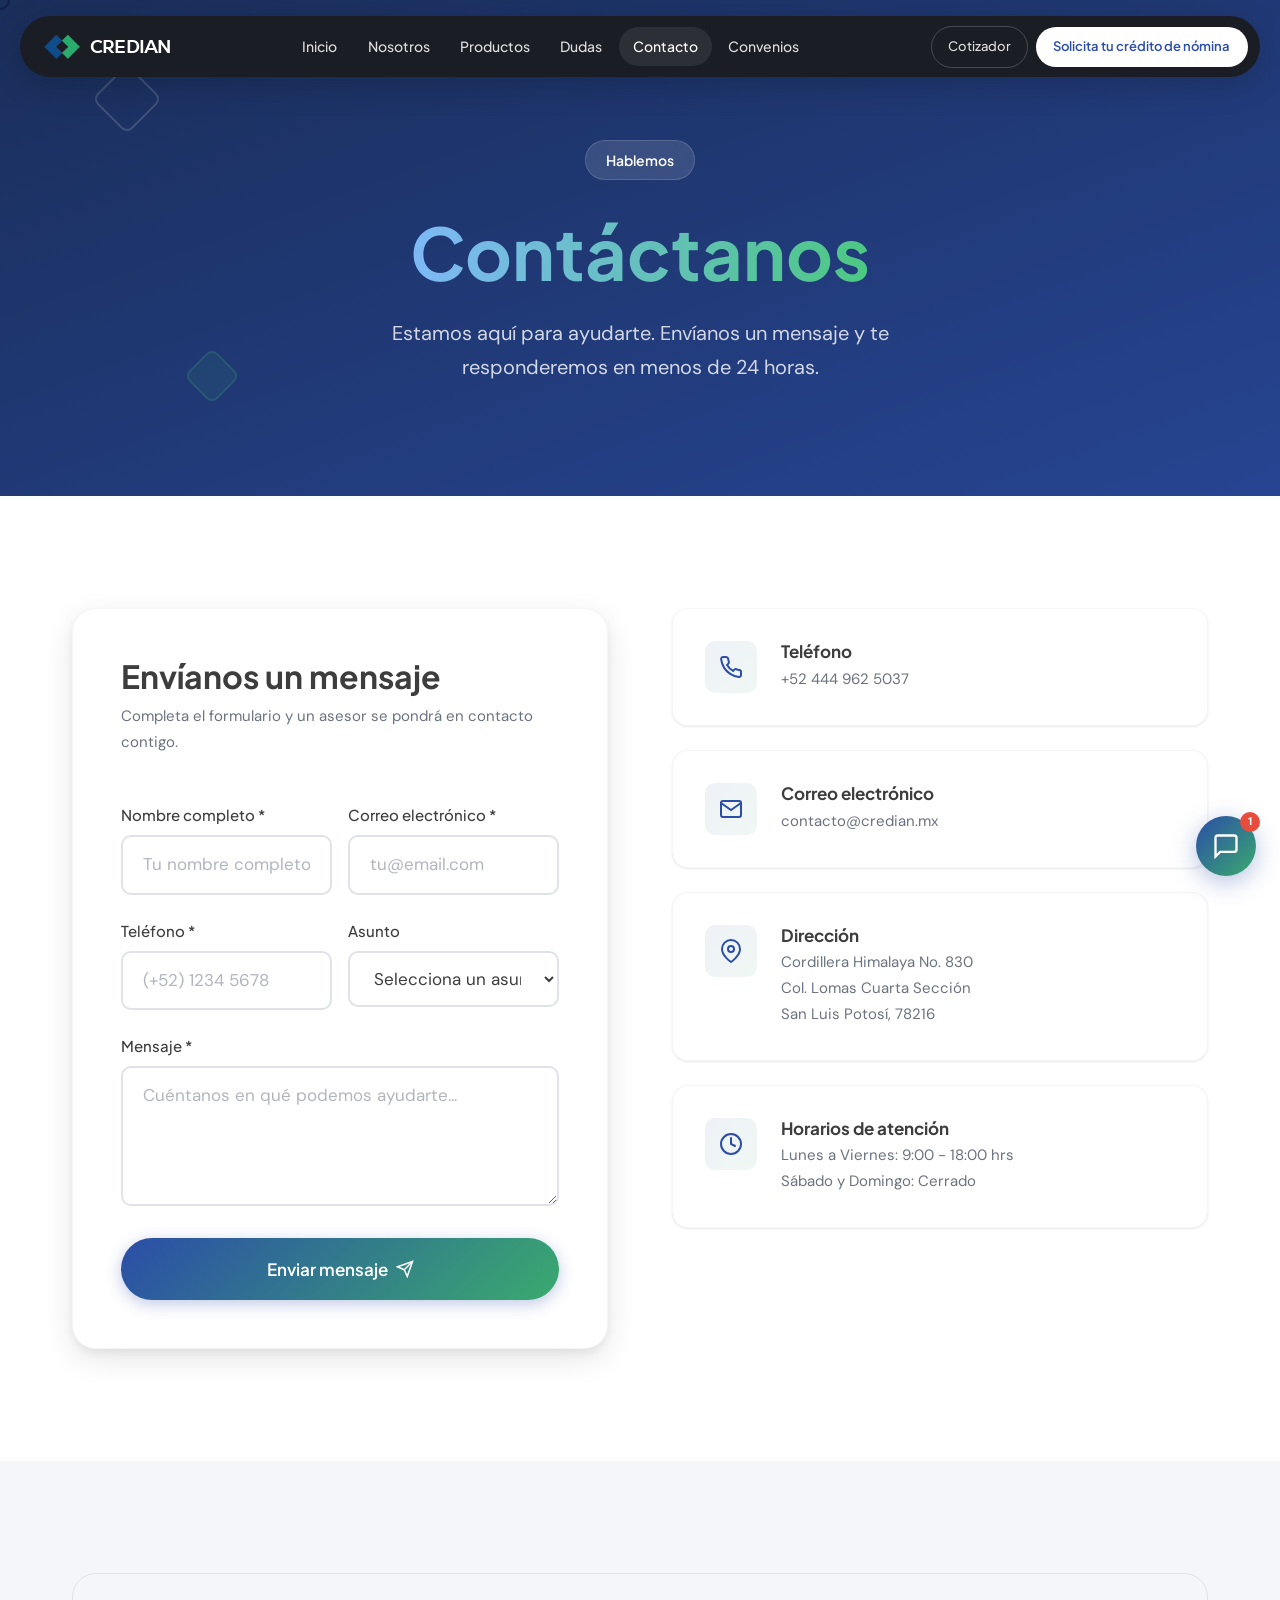
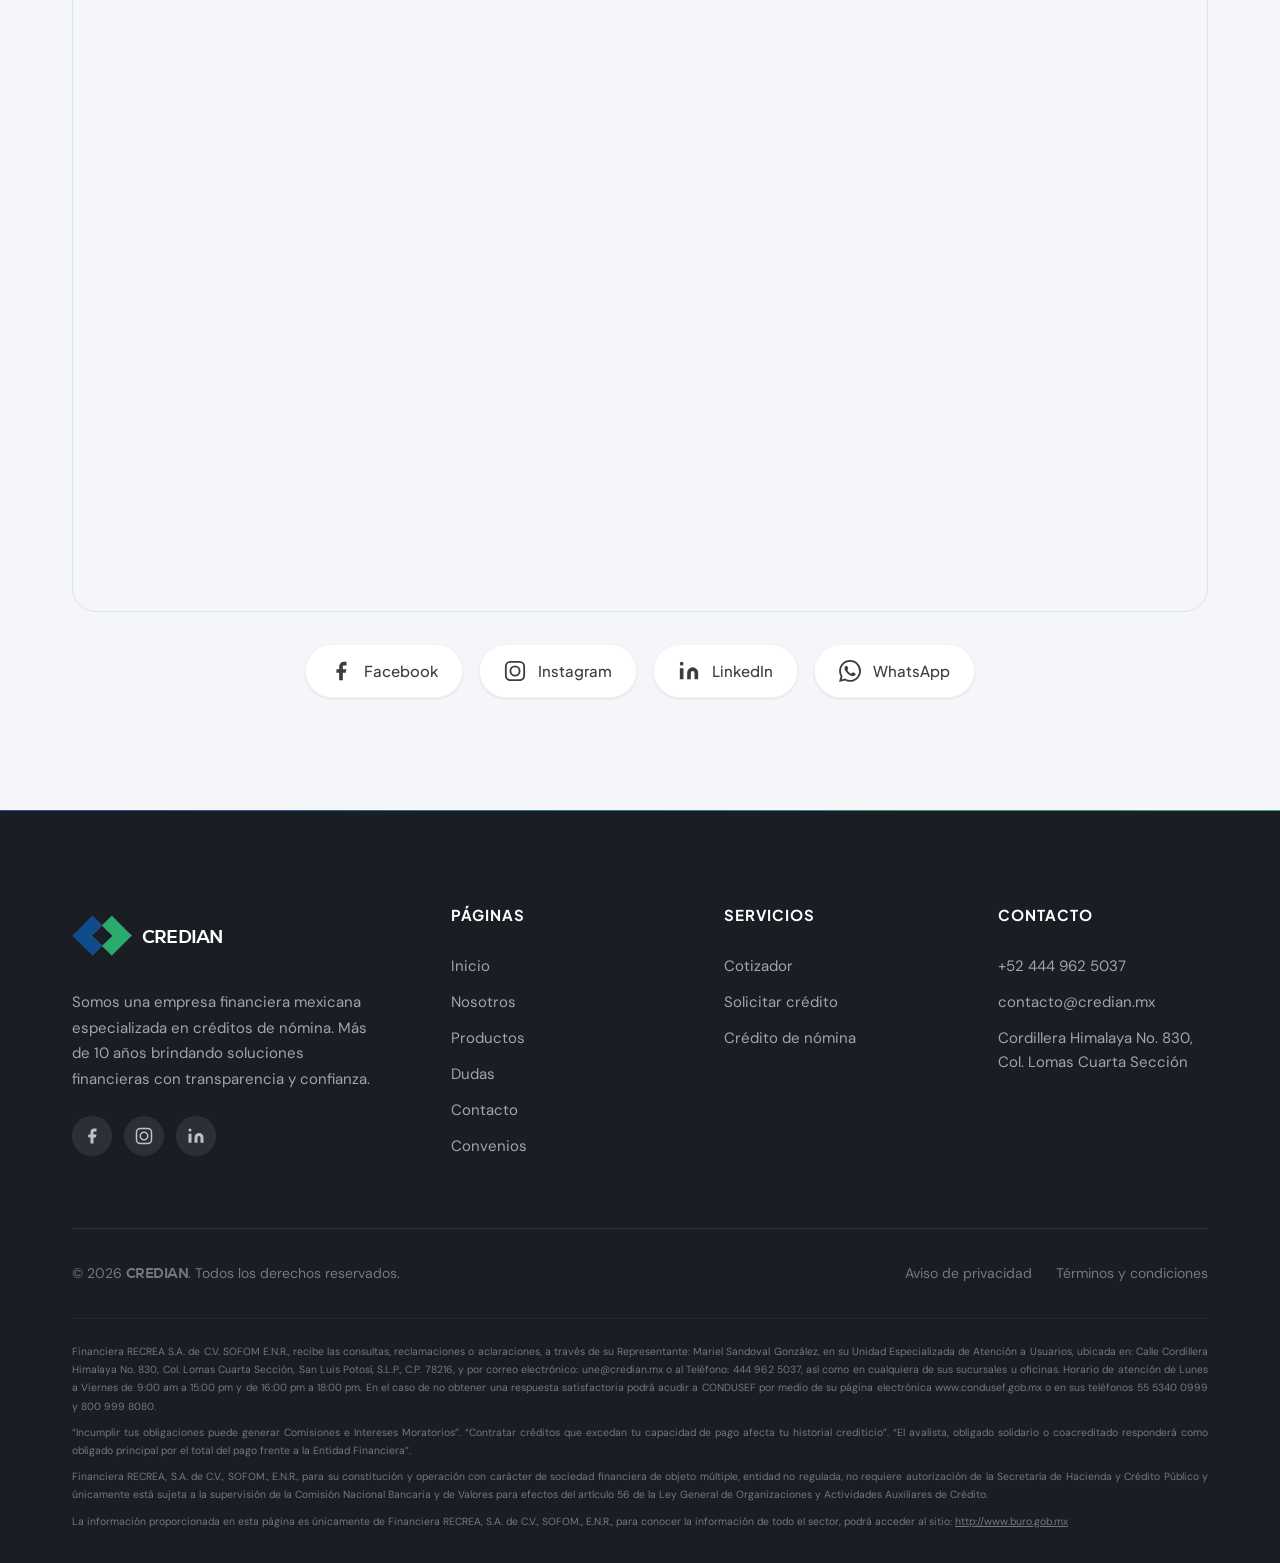
==== commit 3868f414: "Add chatbot widget with Gemini integration Introduce a client-side chatbot: injects js/chatbot.js in" ====
--- a/contacto/index.html
+++ b/contacto/index.html
@@ -468,6 +468,7 @@
   <script src="../js/nav.js"></script>
   <script src="../js/main.js"></script>
   <script src="../js/animations.js"></script>
+  <script src="../js/chatbot.js" defer></script>
 </body>
 
 </html>
--- a/css/global.css
+++ b/css/global.css
@@ -1,1008 +1,1130 @@
-/* ============================================
-   CREDIAN — Global Styles
-   Navbar, Footer, Shared Components
-   ============================================ */
-
-/* ---- Google Fonts Import ---- */
-@import url('https://fonts.googleapis.com/css2?family=DM+Sans:ital,opsz,wght@0,9..40,300;0,9..40,400;0,9..40,500;0,9..40,600;0,9..40,700;1,9..40,400&family=Plus+Jakarta+Sans:wght@400;500;600;700;800&display=swap');
-
-@font-face {
-  font-family: 'NexaText';
-  src: url('../font/NexaText-Trial-ExtraBold.ttf') format('truetype');
-  font-weight: normal;
-  font-style: normal;
-}
-
-/* ---- Brand specific font replacement ---- */
-.font-brand {
-  font-family: 'NexaText', 'Plus Jakarta Sans', sans-serif !important;
-  font-weight: normal !important;
-  letter-spacing: -0.04em !important;
-}
-
-/* ---- Base Styles ---- */
-body {
-  font-family: var(--font-body);
-  font-size: var(--text-base);
-  color: var(--color-dark);
-  background: var(--color-white);
-}
-
-h1,
-h2,
-h3,
-h4,
-h5,
-h6 {
-  font-family: var(--font-display);
-  font-weight: var(--fw-bold);
-  color: var(--color-dark);
-}
-
-h1 {
-  font-size: var(--text-5xl);
-}
-
-h2 {
-  font-size: var(--text-4xl);
-}
-
-h3 {
-  font-size: var(--text-2xl);
-}
-
-h4 {
-  font-size: var(--text-xl);
-}
-
-p {
-  color: var(--color-gray-text);
-  line-height: 1.75;
-}
-
-/* ---- Container ---- */
-.container {
-  max-width: var(--max-width);
-  margin: 0 auto;
-  padding: 0 var(--container-padding);
-}
-
-.container--narrow {
-  max-width: var(--max-width-narrow);
-}
-
-/* ---- Section ---- */
-.section {
-  padding: var(--space-section) 0;
-  position: relative;
-}
-
-.section--gray {
-  background: var(--color-gray-light);
-}
-
-.section--dark {
-  background: var(--color-navbar);
-  color: var(--color-white);
-}
-
-.section--dark h2,
-.section--dark h3,
-.section--dark h4 {
-  color: var(--color-white);
-}
-
-.section--dark p {
-  color: rgba(255, 255, 255, 0.75);
-}
-
-.section--gradient {
-  background: var(--gradient-hero);
-  color: var(--color-white);
-}
-
-.section__header {
-  text-align: center;
-  max-width: 700px;
-  margin: 0 auto var(--space-3xl);
-}
-
-.section__label {
-  display: inline-flex;
-  align-items: center;
-  gap: 0.5rem;
-  font-family: var(--font-display);
-  font-size: var(--text-sm);
-  font-weight: var(--fw-semibold);
-  text-transform: uppercase;
-  letter-spacing: 0.08em;
-  color: var(--color-blue);
-  margin-bottom: var(--space-md);
-}
-
-.section__label::before {
-  content: '';
-  width: 24px;
-  height: 2px;
-  background: var(--gradient-brand);
-  border-radius: 2px;
-}
-
-.section--dark .section__label {
-  color: var(--color-green-light);
-}
-
-.section__title {
-  margin-bottom: var(--space-lg);
-}
-
-.section__subtitle {
-  font-size: var(--text-lg);
-  max-width: 600px;
-  margin: 0 auto;
-}
-
-/* ---- Gradient Text ---- */
-.text-gradient {
-  background: var(--gradient-brand);
-  -webkit-background-clip: text;
-  -webkit-text-fill-color: transparent;
-  background-clip: text;
-}
-
-/* ---- Buttons ---- */
-.btn {
-  display: inline-flex;
-  align-items: center;
-  justify-content: center;
-  gap: 0.5rem;
-  padding: 0.875rem 2rem;
-  font-family: var(--font-display);
-  font-size: var(--text-sm);
-  font-weight: var(--fw-semibold);
-  border-radius: var(--radius-pill);
-  transition: all var(--transition-base);
-  position: relative;
-  overflow: hidden;
-  cursor: pointer;
-  white-space: nowrap;
-}
-
-.btn--primary {
-  background: var(--gradient-brand);
-  color: var(--color-white);
-  box-shadow: 0 4px 16px rgba(43, 77, 168, 0.3);
-}
-
-.btn--primary:hover {
-  transform: translateY(-2px);
-  box-shadow: 0 8px 24px rgba(43, 77, 168, 0.4);
-}
-
-.btn--secondary {
-  background: var(--color-white);
-  color: var(--color-blue);
-  border: 2px solid rgba(43, 77, 168, 0.15);
-}
-
-.btn--secondary:hover {
-  border-color: var(--color-blue);
-  transform: translateY(-2px);
-  box-shadow: var(--shadow-md);
-}
-
-.btn--outline {
-  background: transparent;
-  color: var(--color-white);
-  border: 2px solid rgba(255, 255, 255, 0.4);
-}
-
-.btn--outline:hover {
-  background: rgba(255, 255, 255, 0.1);
-  border-color: var(--color-white);
-  transform: translateY(-2px);
-}
-
-.btn--dark {
-  background: var(--color-navbar);
-  color: var(--color-white);
-}
-
-.btn--dark:hover {
-  background: var(--color-dark);
-  transform: translateY(-2px);
-  box-shadow: var(--shadow-lg);
-}
-
-.btn--small {
-  padding: 0.625rem 1.25rem;
-  font-size: var(--text-xs);
-}
-
-.btn--large {
-  padding: 1.1rem 2.5rem;
-  font-size: var(--text-base);
-}
-
-.btn svg {
-  width: 18px;
-  height: 18px;
-  flex-shrink: 0;
-}
-
-/* ============================================
-   NAVBAR
-   ============================================ */
-
-.navbar {
-  position: fixed;
-  top: 16px;
-  left: 0;
-  right: 0;
-  margin: 0 auto;
-  z-index: var(--z-navbar);
-  width: calc(100% - 40px);
-  max-width: 1240px;
-  animation: navSlideDown 0.6s cubic-bezier(0.4, 0, 0.2, 1) forwards;
-}
-
-.navbar__inner {
-  display: flex;
-  align-items: center;
-  justify-content: space-between;
-  gap: 0.5rem;
-  background: var(--color-navbar);
-  border-radius: var(--radius-pill);
-  padding: 0.6rem 0.75rem 0.6rem 1.5rem;
-  box-shadow: var(--shadow-navbar);
-  backdrop-filter: blur(20px);
-  -webkit-backdrop-filter: blur(20px);
-  transition: background var(--transition-base), box-shadow var(--transition-base);
-  min-width: 0;
-}
-
-.navbar.scrolled .navbar__inner {
-  background: rgba(26, 29, 36, 0.70);
-  box-shadow: 0 8px 40px rgba(0, 0, 0, 0.25);
-}
-
-.navbar__logo {
-  display: flex;
-  align-items: center;
-  gap: 0.625rem;
-  flex-shrink: 0;
-  z-index: 10;
-}
-
-.navbar__img {
-  height: clamp(28px, 3.5vw, 36px);
-  width: auto;
-  object-fit: contain;
-}
-
-.navbar__logo-text {
-  font-family: 'NexaText', var(--font-display);
-  font-size: 1.15rem;
-  font-weight: normal !important;
-  color: var(--color-white);
-  letter-spacing: -0.04em !important;
-}
-
-.navbar__links {
-  display: flex;
-  align-items: center;
-  gap: 0.15rem;
-  flex-shrink: 1;
-  min-width: 0;
-}
-
-.navbar__link {
-  color: rgba(255, 255, 255, 0.85);
-  font-family: var(--font-display);
-  font-size: 0.875rem;
-  font-weight: var(--fw-medium);
-  padding: 0.5rem 0.875rem;
-  border-radius: var(--radius-pill);
-  transition: color var(--transition-fast), background var(--transition-fast);
-  position: relative;
-  white-space: nowrap;
-}
-
-.navbar__link:hover,
-.navbar__link.active {
-  color: var(--color-white);
-  background: rgba(255, 255, 255, 0.08);
-}
-
-.navbar__actions {
-  display: flex;
-  align-items: center;
-  gap: 0.5rem;
-  flex-shrink: 0;
-  white-space: nowrap;
-}
-
-.navbar__cta {
-  background: var(--color-white);
-  color: var(--color-blue);
-  font-family: var(--font-display);
-  font-size: 0.8125rem;
-  font-weight: var(--fw-semibold);
-  padding: 0.6rem 1.1rem;
-  border-radius: var(--radius-pill);
-  transition: all var(--transition-base);
-  white-space: nowrap;
-}
-
-.navbar__cta:hover {
-  background: var(--color-green);
-  color: var(--color-white);
-  transform: scale(1.03);
-}
-
-.navbar__cotizador {
-  color: rgba(255, 255, 255, 0.85);
-  font-family: var(--font-display);
-  font-size: 0.8125rem;
-  font-weight: var(--fw-medium);
-  padding: 0.6rem 1rem;
-  border-radius: var(--radius-pill);
-  border: 1px solid rgba(255, 255, 255, 0.2);
-  transition: all var(--transition-fast);
-  white-space: nowrap;
-}
-
-.navbar__cotizador:hover {
-  border-color: rgba(255, 255, 255, 0.5);
-  color: var(--color-white);
-  background: rgba(255, 255, 255, 0.06);
-}
-
-/* Hamburger */
-.navbar__hamburger {
-  display: none;
-  flex-direction: column;
-  justify-content: center;
-  align-items: center;
-  width: 44px;
-  height: 44px;
-  border-radius: var(--radius-full);
-  background: rgba(255, 255, 255, 0.08);
-  cursor: pointer;
-  z-index: 10;
-  gap: 5px;
-  transition: background var(--transition-fast);
-}
-
-.navbar__hamburger:hover {
-  background: rgba(255, 255, 255, 0.15);
-}
-
-.navbar__hamburger span {
-  display: block;
-  width: 20px;
-  height: 2px;
-  background: var(--color-white);
-  border-radius: 2px;
-  transition: all 0.35s cubic-bezier(0.4, 0, 0.2, 1);
-  transform-origin: center;
-}
-
-.navbar__hamburger.active span:nth-child(1) {
-  transform: translateY(7px) rotate(45deg);
-}
-
-.navbar__hamburger.active span:nth-child(2) {
-  opacity: 0;
-  transform: scaleX(0);
-}
-
-.navbar__hamburger.active span:nth-child(3) {
-  transform: translateY(-7px) rotate(-45deg);
-}
-
-/* Mobile Menu Overlay */
-.mobile-menu {
-  position: fixed;
-  top: 0;
-  left: 0;
-  width: 100%;
-  height: 100vh;
-  height: 100dvh;
-  background: rgba(58, 63, 75, 0.98);
-  backdrop-filter: blur(20px);
-  -webkit-backdrop-filter: blur(20px);
-  z-index: var(--z-overlay);
-  display: flex;
-  flex-direction: column;
-  align-items: center;
-  justify-content: center;
-  gap: 0;
-  opacity: 0;
-  visibility: hidden;
-  transition: opacity 0.4s ease, visibility 0.4s ease;
-}
-
-.mobile-menu.open {
-  opacity: 1;
-  visibility: visible;
-}
-
-.mobile-menu__link {
-  color: var(--color-white);
-  font-family: var(--font-display);
-  font-size: var(--text-2xl);
-  font-weight: var(--fw-semibold);
-  padding: 1rem;
-  opacity: 0;
-  transform: translateY(20px);
-  transition: opacity 0.3s ease, transform 0.3s ease, color var(--transition-fast);
-}
-
-.mobile-menu.open .mobile-menu__link {
-  opacity: 1;
-  transform: translateY(0);
-}
-
-.mobile-menu.open .mobile-menu__link:nth-child(1) {
-  transition-delay: 0.1s;
-}
-
-.mobile-menu.open .mobile-menu__link:nth-child(2) {
-  transition-delay: 0.15s;
-}
-
-.mobile-menu.open .mobile-menu__link:nth-child(3) {
-  transition-delay: 0.2s;
-}
-
-.mobile-menu.open .mobile-menu__link:nth-child(4) {
-  transition-delay: 0.25s;
-}
-
-.mobile-menu.open .mobile-menu__link:nth-child(5) {
-  transition-delay: 0.3s;
-}
-
-.mobile-menu.open .mobile-menu__link:nth-child(6) {
-  transition-delay: 0.35s;
-}
-
-.mobile-menu.open .mobile-menu__link:nth-child(7) {
-  transition-delay: 0.4s;
-}
-
-.mobile-menu.open .mobile-menu__link:nth-child(8) {
-  transition-delay: 0.45s;
-}
-
-.mobile-menu__link:hover {
-  color: var(--color-green);
-}
-
-.mobile-menu__divider {
-  width: 60px;
-  height: 2px;
-  background: var(--gradient-brand);
-  border-radius: 2px;
-  margin: 1rem 0;
-  opacity: 0;
-  transition: opacity 0.3s ease 0.35s;
-}
-
-.mobile-menu.open .mobile-menu__divider {
-  opacity: 1;
-}
-
-/* ---- Navbar Responsive ---- */
-@media (max-width: 1100px) {
-  .navbar__link {
-    font-size: 0.8125rem;
-    padding: 0.45rem 0.65rem;
-  }
-
-  .navbar__cta {
-    font-size: 0.75rem;
-    padding: 0.5rem 0.85rem;
-  }
-
-  .navbar__cotizador {
-    font-size: 0.75rem;
-    padding: 0.5rem 0.75rem;
-  }
-}
-
-@media (max-width: 900px) {
-  .navbar__links {
-    display: none;
-  }
-
-  .navbar__actions {
-    display: none;
-  }
-
-  .navbar__hamburger {
-    display: flex;
-  }
-
-  .navbar {
-    width: calc(100% - 24px);
-    top: 12px;
-  }
-
-  .navbar__inner {
-    padding: 0.5rem 0.5rem 0.5rem 1.25rem;
-  }
-}
-
-/* ============================================
-   FOOTER
-   ============================================ */
-
-.footer {
-  background: var(--color-navbar);
-  color: var(--color-white);
-  padding: var(--space-4xl) 0 var(--space-xl);
-  position: relative;
-  overflow: hidden;
-}
-
-.footer::before {
-  content: '';
-  position: absolute;
-  top: 0;
-  left: 0;
-  width: 100%;
-  height: 1px;
-  background: var(--gradient-brand);
-}
-
-.footer__grid {
-  display: grid;
-  grid-template-columns: 1.5fr 1fr 1fr 1fr;
-  gap: var(--space-3xl);
-  margin-bottom: var(--space-3xl);
-}
-
-.footer__brand {
-  max-width: 300px;
-}
-
-.footer__logo {
-  display: flex;
-  align-items: center;
-  gap: 0.625rem;
-  margin-bottom: var(--space-lg);
-}
-
-.footer__img {
-  height: clamp(40px, 5vw, 60px);
-  width: auto;
-  object-fit: contain;
-}
-
-.footer__logo-text {
-  font-family: 'NexaText', var(--font-display);
-  font-size: 1.15rem;
-  font-weight: normal !important;
-  color: var(--color-white);
-  letter-spacing: -0.04em !important;
-}
-
-.footer__brand-desc {
-  color: rgba(255, 255, 255, 0.6);
-  font-size: var(--text-sm);
-  line-height: 1.7;
-  margin-bottom: var(--space-lg);
-}
-
-.footer__social {
-  display: flex;
-  gap: 0.75rem;
-}
-
-.footer__social-link {
-  width: 40px;
-  height: 40px;
-  border-radius: var(--radius-full);
-  background: rgba(255, 255, 255, 0.08);
-  display: flex;
-  align-items: center;
-  justify-content: center;
-  transition: all var(--transition-base);
-  color: rgba(255, 255, 255, 0.7);
-}
-
-.footer__social-link:hover {
-  background: var(--gradient-brand);
-  color: var(--color-white);
-  transform: translateY(-3px);
-}
-
-.footer__social-link svg {
-  width: 18px;
-  height: 18px;
-}
-
-.footer__column-title {
-  font-family: var(--font-display);
-  font-size: var(--text-sm);
-  font-weight: var(--fw-bold);
-  color: var(--color-white);
-  margin-bottom: var(--space-lg);
-  text-transform: uppercase;
-  letter-spacing: 0.06em;
-}
-
-.footer__link {
-  display: block;
-  color: rgba(255, 255, 255, 0.6);
-  font-size: var(--text-sm);
-  padding: 0.375rem 0;
-  transition: color var(--transition-fast), transform var(--transition-fast);
-}
-
-.footer__link:hover {
-  color: var(--color-green-light);
-  transform: translateX(4px);
-}
-
-.footer__bottom {
-  border-top: 1px solid rgba(255, 255, 255, 0.1);
-  padding-top: var(--space-xl);
-  display: flex;
-  align-items: center;
-  justify-content: space-between;
-  flex-wrap: wrap;
-  gap: var(--space-md);
-}
-
-.footer__copy {
-  color: rgba(255, 255, 255, 0.4);
-  font-size: var(--text-xs);
-}
-
-.footer__legal {
-  display: flex;
-  gap: var(--space-lg);
-}
-
-.footer__legal a {
-  color: rgba(255, 255, 255, 0.4);
-  font-size: var(--text-xs);
-  transition: color var(--transition-fast);
-}
-
-.footer__legal a:hover {
-  color: var(--color-white);
-}
-
-.footer__disclaimer {
-  color: rgba(255, 255, 255, 0.4);
-  font-size: 0.65rem;
-  line-height: 1.5;
-  text-align: justify;
-  margin-top: var(--space-xl);
-  border-top: 1px solid rgba(255, 255, 255, 0.05);
-  padding-top: var(--space-lg);
-}
-
-.footer__disclaimer p {
-  color: rgba(255, 255, 255, 0.4);
-  margin-bottom: 0.5rem;
-}
-
-.footer__disclaimer p:last-child {
-  margin-bottom: 0;
-}
-
-@media (max-width: 768px) {
-  .footer__grid {
-    grid-template-columns: 1fr 1fr;
-    gap: var(--space-2xl);
-  }
-
-  .footer__brand {
-    grid-column: 1 / -1;
-    max-width: 100%;
-  }
-
-  .footer__bottom {
-    flex-direction: column;
-    text-align: center;
-  }
-}
-
-@media (max-width: 480px) {
-  .footer__grid {
-    grid-template-columns: 1fr;
-    gap: var(--space-xl);
-  }
-}
-
-/* ============================================
-   HERO (shared styles for all pages)
-   ============================================ */
-
-.hero {
-  position: relative;
-  min-height: 100vh;
-  display: flex;
-  align-items: center;
-  justify-content: center;
-  overflow: hidden;
-  padding: calc(var(--navbar-height) + 40px) 0 var(--space-4xl);
-}
-
-.hero--small {
-  min-height: 50vh;
-  padding: calc(var(--navbar-height) + 60px) 0 var(--space-3xl);
-}
-
-.hero__bg {
-  position: absolute;
-  top: 0;
-  left: 0;
-  width: 100%;
-  height: 100%;
-  background: var(--gradient-hero);
-  background-size: 400% 400%;
-  animation: meshGradient 15s ease infinite;
-  z-index: 0;
-}
-
-.hero__content {
-  position: relative;
-  z-index: 2;
-  text-align: center;
-  max-width: 850px;
-  margin: 0 auto;
-  padding: 0 var(--container-padding);
-}
-
-.hero__label {
-  display: inline-flex;
-  align-items: center;
-  gap: 0.5rem;
-  background: rgba(255, 255, 255, 0.12);
-  backdrop-filter: blur(10px);
-  border: 1px solid rgba(255, 255, 255, 0.15);
-  border-radius: var(--radius-pill);
-  padding: 0.5rem 1.25rem;
-  font-family: var(--font-display);
-  font-size: var(--text-xs);
-  font-weight: var(--fw-semibold);
-  color: var(--color-white);
-  margin-bottom: var(--space-xl);
-}
-
-.hero__title {
-  color: var(--color-white);
-  margin-bottom: var(--space-lg);
-  line-height: 1.1;
-}
-
-.hero__subtitle {
-  color: rgba(255, 255, 255, 0.8);
-  font-size: var(--text-lg);
-  max-width: 600px;
-  margin: 0 auto var(--space-2xl);
-  line-height: 1.7;
-}
-
-.hero__actions {
-  display: flex;
-  align-items: center;
-  justify-content: center;
-  gap: var(--space-md);
-  flex-wrap: wrap;
-}
-
-/* ============================================
-   CARDS (shared)
-   ============================================ */
-
-.card {
-  background: var(--color-white);
-  border-radius: var(--radius-lg);
-  padding: var(--space-2xl);
-  box-shadow: var(--shadow-sm);
-  border: 1px solid rgba(0, 0, 0, 0.04);
-  transition: all var(--transition-base);
-}
-
-.card:hover {
-  box-shadow: var(--shadow-card-hover);
-  transform: translateY(-6px);
-}
-
-.card__icon {
-  width: 56px;
-  height: 56px;
-  border-radius: var(--radius-md);
-  background: linear-gradient(135deg, rgba(43, 77, 168, 0.08) 0%, rgba(58, 170, 110, 0.08) 100%);
-  display: flex;
-  align-items: center;
-  justify-content: center;
-  margin-bottom: var(--space-lg);
-  color: var(--color-blue);
-  transition: all var(--transition-base);
-}
-
-.card:hover .card__icon {
-  background: var(--gradient-brand);
-  color: var(--color-white);
-  transform: scale(1.1) rotate(-5deg);
-}
-
-.card__icon svg {
-  width: 26px;
-  height: 26px;
-}
-
-.card__title {
-  font-size: var(--text-xl);
-  margin-bottom: var(--space-sm);
-  word-break: keep-all;
-  overflow-wrap: normal;
-}
-
-.card__text {
-  font-size: var(--text-sm);
-  line-height: 1.7;
-}
-
-/* ============================================
-   FORMS (shared)
-   ============================================ */
-
-.form-group {
-  margin-bottom: var(--space-lg);
-  position: relative;
-}
-
-.form-label {
-  display: block;
-  font-family: var(--font-display);
-  font-size: var(--text-sm);
-  font-weight: var(--fw-medium);
-  color: var(--color-dark);
-  margin-bottom: 0.5rem;
-}
-
-.form-input,
-.form-textarea,
-.form-select {
-  width: 100%;
-  padding: 0.875rem 1.25rem;
-  border: 2px solid var(--color-gray-mid);
-  border-radius: var(--radius-md);
-  font-size: var(--text-base);
-  font-family: var(--font-body);
-  background: var(--color-white);
-  transition: border-color var(--transition-fast), box-shadow var(--transition-fast);
-  color: var(--color-dark);
-}
-
-.form-input:focus,
-.form-textarea:focus,
-.form-select:focus {
-  border-color: var(--color-blue);
-  box-shadow: 0 0 0 4px rgba(43, 77, 168, 0.1);
-}
-
-.form-input::placeholder,
-.form-textarea::placeholder {
-  color: #B0B5C0;
-}
-
-.form-textarea {
-  min-height: 140px;
-  resize: vertical;
-}
-
-.form-input.error {
-  border-color: #E53E3E;
-  box-shadow: 0 0 0 4px rgba(229, 62, 62, 0.1);
-}
-
-.form-error {
-  color: #E53E3E;
-  font-size: var(--text-xs);
-  margin-top: 0.375rem;
-  display: none;
-}
-
-.form-input.error+.form-error {
-  display: block;
-}
-
-/* ============================================
-   UTILITIES
-   ============================================ */
-
-.text-center {
-  text-align: center;
-}
-
-.text-left {
-  text-align: left;
-}
-
-.text-white {
-  color: var(--color-white);
-}
-
-.text-blue {
-  color: var(--color-blue);
-}
-
-.text-green {
-  color: var(--color-green);
-}
-
-.mx-auto {
-  margin-left: auto;
-  margin-right: auto;
-}
-
-.mb-0 {
-  margin-bottom: 0;
-}
-
-.mb-sm {
-  margin-bottom: var(--space-sm);
-}
-
-.mb-md {
-  margin-bottom: var(--space-md);
-}
-
-.mb-lg {
-  margin-bottom: var(--space-lg);
-}
-
-.mb-xl {
-  margin-bottom: var(--space-xl);
-}
-
-.mb-2xl {
-  margin-bottom: var(--space-2xl);
-}
-
-.mb-3xl {
-  margin-bottom: var(--space-3xl);
-}
-
-.visually-hidden {
-  position: absolute;
-  width: 1px;
-  height: 1px;
-  padding: 0;
-  margin: -1px;
-  overflow: hidden;
-  clip: rect(0, 0, 0, 0);
-  white-space: nowrap;
-  border: 0;
-}
-
-/* Hide on mobile / desktop */
-@media (max-width: 768px) {
-  .hide-mobile {
-    display: none !important;
-  }
-}
-
-@media (min-width: 769px) {
-  .hide-desktop {
-    display: none !important;
-  }
-}
-
-/* ============================================
-   PAGE BODY PADDING (for fixed navbar)
-   ============================================ */
-
-.page-body {
-  position: relative;
-}+/* ============================================
+   CREDIAN — Global Styles
+   Navbar, Footer, Shared Components
+   ============================================ */
+
+/* ---- Google Fonts Import ---- */
+@import url('https://fonts.googleapis.com/css2?family=DM+Sans:ital,opsz,wght@0,9..40,300;0,9..40,400;0,9..40,500;0,9..40,600;0,9..40,700;1,9..40,400&family=Plus+Jakarta+Sans:wght@400;500;600;700;800&display=swap');
+
+@font-face {
+  font-family: 'NexaText';
+  src: url('../font/NexaText-Trial-ExtraBold.ttf') format('truetype');
+  font-weight: normal;
+  font-style: normal;
+}
+
+/* ---- Brand specific font replacement ---- */
+.font-brand {
+  font-family: 'NexaText', 'Plus Jakarta Sans', sans-serif !important;
+  font-weight: normal !important;
+  letter-spacing: -0.04em !important;
+}
+
+/* ---- Base Styles ---- */
+body {
+  font-family: var(--font-body);
+  font-size: var(--text-base);
+  color: var(--color-dark);
+  background: var(--color-white);
+}
+
+h1,
+h2,
+h3,
+h4,
+h5,
+h6 {
+  font-family: var(--font-display);
+  font-weight: var(--fw-bold);
+  color: var(--color-dark);
+}
+
+h1 {
+  font-size: var(--text-5xl);
+}
+
+h2 {
+  font-size: var(--text-4xl);
+}
+
+h3 {
+  font-size: var(--text-2xl);
+}
+
+h4 {
+  font-size: var(--text-xl);
+}
+
+p {
+  color: var(--color-gray-text);
+  line-height: 1.75;
+}
+
+/* ---- Container ---- */
+.container {
+  max-width: var(--max-width);
+  margin: 0 auto;
+  padding: 0 var(--container-padding);
+}
+
+.container--narrow {
+  max-width: var(--max-width-narrow);
+}
+
+/* ---- Section ---- */
+.section {
+  padding: var(--space-section) 0;
+  position: relative;
+}
+
+.section--gray {
+  background: var(--color-gray-light);
+}
+
+.section--dark {
+  background: var(--color-navbar);
+  color: var(--color-white);
+}
+
+.section--dark h2,
+.section--dark h3,
+.section--dark h4 {
+  color: var(--color-white);
+}
+
+.section--dark p {
+  color: rgba(255, 255, 255, 0.75);
+}
+
+.section--gradient {
+  background: var(--gradient-hero);
+  color: var(--color-white);
+}
+
+.section__header {
+  text-align: center;
+  max-width: 700px;
+  margin: 0 auto var(--space-3xl);
+}
+
+.section__label {
+  display: inline-flex;
+  align-items: center;
+  gap: 0.5rem;
+  font-family: var(--font-display);
+  font-size: var(--text-sm);
+  font-weight: var(--fw-semibold);
+  text-transform: uppercase;
+  letter-spacing: 0.08em;
+  color: var(--color-blue);
+  margin-bottom: var(--space-md);
+}
+
+.section__label::before {
+  content: '';
+  width: 24px;
+  height: 2px;
+  background: var(--gradient-brand);
+  border-radius: 2px;
+}
+
+.section--dark .section__label {
+  color: var(--color-green-light);
+}
+
+.section__title {
+  margin-bottom: var(--space-lg);
+}
+
+.section__subtitle {
+  font-size: var(--text-lg);
+  max-width: 600px;
+  margin: 0 auto;
+}
+
+/* ---- Gradient Text ---- */
+.text-gradient {
+  background: var(--gradient-brand);
+  -webkit-background-clip: text;
+  -webkit-text-fill-color: transparent;
+  background-clip: text;
+}
+
+/* ---- Buttons ---- */
+.btn {
+  display: inline-flex;
+  align-items: center;
+  justify-content: center;
+  gap: 0.5rem;
+  padding: 0.875rem 2rem;
+  font-family: var(--font-display);
+  font-size: var(--text-sm);
+  font-weight: var(--fw-semibold);
+  border-radius: var(--radius-pill);
+  transition: all var(--transition-base);
+  position: relative;
+  overflow: hidden;
+  cursor: pointer;
+  white-space: nowrap;
+}
+
+.btn--primary {
+  background: var(--gradient-brand);
+  color: var(--color-white);
+  box-shadow: 0 4px 16px rgba(43, 77, 168, 0.3);
+}
+
+.btn--primary:hover {
+  transform: translateY(-2px);
+  box-shadow: 0 8px 24px rgba(43, 77, 168, 0.4);
+}
+
+.btn--secondary {
+  background: var(--color-white);
+  color: var(--color-blue);
+  border: 2px solid rgba(43, 77, 168, 0.15);
+}
+
+.btn--secondary:hover {
+  border-color: var(--color-blue);
+  transform: translateY(-2px);
+  box-shadow: var(--shadow-md);
+}
+
+.btn--outline {
+  background: transparent;
+  color: var(--color-white);
+  border: 2px solid rgba(255, 255, 255, 0.4);
+}
+
+.btn--outline:hover {
+  background: rgba(255, 255, 255, 0.1);
+  border-color: var(--color-white);
+  transform: translateY(-2px);
+}
+
+.btn--dark {
+  background: var(--color-navbar);
+  color: var(--color-white);
+}
+
+.btn--dark:hover {
+  background: var(--color-dark);
+  transform: translateY(-2px);
+  box-shadow: var(--shadow-lg);
+}
+
+.btn--small {
+  padding: 0.625rem 1.25rem;
+  font-size: var(--text-xs);
+}
+
+.btn--large {
+  padding: 1.1rem 2.5rem;
+  font-size: var(--text-base);
+}
+
+.btn svg {
+  width: 18px;
+  height: 18px;
+  flex-shrink: 0;
+}
+
+/* ============================================
+   NAVBAR
+   ============================================ */
+
+.navbar {
+  position: fixed;
+  top: 16px;
+  left: 0;
+  right: 0;
+  margin: 0 auto;
+  z-index: var(--z-navbar);
+  width: calc(100% - 40px);
+  max-width: 1240px;
+  animation: navSlideDown 0.6s cubic-bezier(0.4, 0, 0.2, 1) forwards;
+}
+
+.navbar__inner {
+  display: flex;
+  align-items: center;
+  justify-content: space-between;
+  gap: 0.5rem;
+  background: var(--color-navbar);
+  border-radius: var(--radius-pill);
+  padding: 0.6rem 0.75rem 0.6rem 1.5rem;
+  box-shadow: var(--shadow-navbar);
+  backdrop-filter: blur(20px);
+  -webkit-backdrop-filter: blur(20px);
+  transition: background var(--transition-base), box-shadow var(--transition-base);
+  min-width: 0;
+}
+
+.navbar.scrolled .navbar__inner {
+  background: rgba(26, 29, 36, 0.70);
+  box-shadow: 0 8px 40px rgba(0, 0, 0, 0.25);
+}
+
+.navbar__logo {
+  display: flex;
+  align-items: center;
+  gap: 0.625rem;
+  flex-shrink: 0;
+  z-index: 10;
+}
+
+.navbar__img {
+  height: clamp(28px, 3.5vw, 36px);
+  width: auto;
+  object-fit: contain;
+}
+
+.navbar__logo-text {
+  font-family: 'NexaText', var(--font-display);
+  font-size: 1.15rem;
+  font-weight: normal !important;
+  color: var(--color-white);
+  letter-spacing: -0.04em !important;
+}
+
+.navbar__links {
+  display: flex;
+  align-items: center;
+  gap: 0.15rem;
+  flex-shrink: 1;
+  min-width: 0;
+}
+
+.navbar__link {
+  color: rgba(255, 255, 255, 0.85);
+  font-family: var(--font-display);
+  font-size: 0.875rem;
+  font-weight: var(--fw-medium);
+  padding: 0.5rem 0.875rem;
+  border-radius: var(--radius-pill);
+  transition: color var(--transition-fast), background var(--transition-fast);
+  position: relative;
+  white-space: nowrap;
+}
+
+.navbar__link:hover,
+.navbar__link.active {
+  color: var(--color-white);
+  background: rgba(255, 255, 255, 0.08);
+}
+
+.navbar__actions {
+  display: flex;
+  align-items: center;
+  gap: 0.5rem;
+  flex-shrink: 0;
+  white-space: nowrap;
+}
+
+.navbar__cta {
+  background: var(--color-white);
+  color: var(--color-blue);
+  font-family: var(--font-display);
+  font-size: 0.8125rem;
+  font-weight: var(--fw-semibold);
+  padding: 0.6rem 1.1rem;
+  border-radius: var(--radius-pill);
+  transition: all var(--transition-base);
+  white-space: nowrap;
+}
+
+.navbar__cta:hover {
+  background: var(--color-green);
+  color: var(--color-white);
+  transform: scale(1.03);
+}
+
+.navbar__cotizador {
+  color: rgba(255, 255, 255, 0.85);
+  font-family: var(--font-display);
+  font-size: 0.8125rem;
+  font-weight: var(--fw-medium);
+  padding: 0.6rem 1rem;
+  border-radius: var(--radius-pill);
+  border: 1px solid rgba(255, 255, 255, 0.2);
+  transition: all var(--transition-fast);
+  white-space: nowrap;
+}
+
+.navbar__cotizador:hover {
+  border-color: rgba(255, 255, 255, 0.5);
+  color: var(--color-white);
+  background: rgba(255, 255, 255, 0.06);
+}
+
+/* Hamburger */
+.navbar__hamburger {
+  display: none;
+  flex-direction: column;
+  justify-content: center;
+  align-items: center;
+  width: 44px;
+  height: 44px;
+  border-radius: var(--radius-full);
+  background: rgba(255, 255, 255, 0.08);
+  cursor: pointer;
+  z-index: 10;
+  gap: 5px;
+  transition: background var(--transition-fast);
+}
+
+.navbar__hamburger:hover {
+  background: rgba(255, 255, 255, 0.15);
+}
+
+.navbar__hamburger span {
+  display: block;
+  width: 20px;
+  height: 2px;
+  background: var(--color-white);
+  border-radius: 2px;
+  transition: all 0.35s cubic-bezier(0.4, 0, 0.2, 1);
+  transform-origin: center;
+}
+
+.navbar__hamburger.active span:nth-child(1) {
+  transform: translateY(7px) rotate(45deg);
+}
+
+.navbar__hamburger.active span:nth-child(2) {
+  opacity: 0;
+  transform: scaleX(0);
+}
+
+.navbar__hamburger.active span:nth-child(3) {
+  transform: translateY(-7px) rotate(-45deg);
+}
+
+/* Mobile Menu Overlay */
+.mobile-menu {
+  position: fixed;
+  top: 0;
+  left: 0;
+  width: 100%;
+  height: 100vh;
+  height: 100dvh;
+  background: rgba(58, 63, 75, 0.98);
+  backdrop-filter: blur(20px);
+  -webkit-backdrop-filter: blur(20px);
+  z-index: var(--z-overlay);
+  display: flex;
+  flex-direction: column;
+  align-items: center;
+  justify-content: center;
+  gap: 0;
+  opacity: 0;
+  visibility: hidden;
+  transition: opacity 0.4s ease, visibility 0.4s ease;
+}
+
+.mobile-menu.open {
+  opacity: 1;
+  visibility: visible;
+}
+
+.mobile-menu__link {
+  color: var(--color-white);
+  font-family: var(--font-display);
+  font-size: var(--text-2xl);
+  font-weight: var(--fw-semibold);
+  padding: 1rem;
+  opacity: 0;
+  transform: translateY(20px);
+  transition: opacity 0.3s ease, transform 0.3s ease, color var(--transition-fast);
+}
+
+.mobile-menu.open .mobile-menu__link {
+  opacity: 1;
+  transform: translateY(0);
+}
+
+.mobile-menu.open .mobile-menu__link:nth-child(1) {
+  transition-delay: 0.1s;
+}
+
+.mobile-menu.open .mobile-menu__link:nth-child(2) {
+  transition-delay: 0.15s;
+}
+
+.mobile-menu.open .mobile-menu__link:nth-child(3) {
+  transition-delay: 0.2s;
+}
+
+.mobile-menu.open .mobile-menu__link:nth-child(4) {
+  transition-delay: 0.25s;
+}
+
+.mobile-menu.open .mobile-menu__link:nth-child(5) {
+  transition-delay: 0.3s;
+}
+
+.mobile-menu.open .mobile-menu__link:nth-child(6) {
+  transition-delay: 0.35s;
+}
+
+.mobile-menu.open .mobile-menu__link:nth-child(7) {
+  transition-delay: 0.4s;
+}
+
+.mobile-menu.open .mobile-menu__link:nth-child(8) {
+  transition-delay: 0.45s;
+}
+
+.mobile-menu__link:hover {
+  color: var(--color-green);
+}
+
+.mobile-menu__divider {
+  width: 60px;
+  height: 2px;
+  background: var(--gradient-brand);
+  border-radius: 2px;
+  margin: 1rem 0;
+  opacity: 0;
+  transition: opacity 0.3s ease 0.35s;
+}
+
+.mobile-menu.open .mobile-menu__divider {
+  opacity: 1;
+}
+
+/* ---- Navbar Responsive ---- */
+@media (max-width: 1100px) {
+  .navbar__link {
+    font-size: 0.8125rem;
+    padding: 0.45rem 0.65rem;
+  }
+
+  .navbar__cta {
+    font-size: 0.75rem;
+    padding: 0.5rem 0.85rem;
+  }
+
+  .navbar__cotizador {
+    font-size: 0.75rem;
+    padding: 0.5rem 0.75rem;
+  }
+}
+
+@media (max-width: 900px) {
+  .navbar__links {
+    display: none;
+  }
+
+  .navbar__actions {
+    display: none;
+  }
+
+  .navbar__hamburger {
+    display: flex;
+  }
+
+  .navbar {
+    width: calc(100% - 24px);
+    top: 12px;
+  }
+
+  .navbar__inner {
+    padding: 0.5rem 0.5rem 0.5rem 1.25rem;
+  }
+}
+
+/* ============================================
+   FOOTER
+   ============================================ */
+
+.footer {
+  background: var(--color-navbar);
+  color: var(--color-white);
+  padding: var(--space-4xl) 0 var(--space-xl);
+  position: relative;
+  overflow: hidden;
+}
+
+.footer::before {
+  content: '';
+  position: absolute;
+  top: 0;
+  left: 0;
+  width: 100%;
+  height: 1px;
+  background: var(--gradient-brand);
+}
+
+.footer__grid {
+  display: grid;
+  grid-template-columns: 1.5fr 1fr 1fr 1fr;
+  gap: var(--space-3xl);
+  margin-bottom: var(--space-3xl);
+}
+
+.footer__brand {
+  max-width: 300px;
+}
+
+.footer__logo {
+  display: flex;
+  align-items: center;
+  gap: 0.625rem;
+  margin-bottom: var(--space-lg);
+}
+
+.footer__img {
+  height: clamp(40px, 5vw, 60px);
+  width: auto;
+  object-fit: contain;
+}
+
+.footer__logo-text {
+  font-family: 'NexaText', var(--font-display);
+  font-size: 1.15rem;
+  font-weight: normal !important;
+  color: var(--color-white);
+  letter-spacing: -0.04em !important;
+}
+
+.footer__brand-desc {
+  color: rgba(255, 255, 255, 0.6);
+  font-size: var(--text-sm);
+  line-height: 1.7;
+  margin-bottom: var(--space-lg);
+}
+
+.footer__social {
+  display: flex;
+  gap: 0.75rem;
+}
+
+.footer__social-link {
+  width: 40px;
+  height: 40px;
+  border-radius: var(--radius-full);
+  background: rgba(255, 255, 255, 0.08);
+  display: flex;
+  align-items: center;
+  justify-content: center;
+  transition: all var(--transition-base);
+  color: rgba(255, 255, 255, 0.7);
+}
+
+.footer__social-link:hover {
+  background: var(--gradient-brand);
+  color: var(--color-white);
+  transform: translateY(-3px);
+}
+
+.footer__social-link svg {
+  width: 18px;
+  height: 18px;
+}
+
+.footer__column-title {
+  font-family: var(--font-display);
+  font-size: var(--text-sm);
+  font-weight: var(--fw-bold);
+  color: var(--color-white);
+  margin-bottom: var(--space-lg);
+  text-transform: uppercase;
+  letter-spacing: 0.06em;
+}
+
+.footer__link {
+  display: block;
+  color: rgba(255, 255, 255, 0.6);
+  font-size: var(--text-sm);
+  padding: 0.375rem 0;
+  transition: color var(--transition-fast), transform var(--transition-fast);
+}
+
+.footer__link:hover {
+  color: var(--color-green-light);
+  transform: translateX(4px);
+}
+
+.footer__bottom {
+  border-top: 1px solid rgba(255, 255, 255, 0.1);
+  padding-top: var(--space-xl);
+  display: flex;
+  align-items: center;
+  justify-content: space-between;
+  flex-wrap: wrap;
+  gap: var(--space-md);
+}
+
+.footer__copy {
+  color: rgba(255, 255, 255, 0.4);
+  font-size: var(--text-xs);
+}
+
+.footer__legal {
+  display: flex;
+  gap: var(--space-lg);
+}
+
+.footer__legal a {
+  color: rgba(255, 255, 255, 0.4);
+  font-size: var(--text-xs);
+  transition: color var(--transition-fast);
+}
+
+.footer__legal a:hover {
+  color: var(--color-white);
+}
+
+.footer__disclaimer {
+  color: rgba(255, 255, 255, 0.4);
+  font-size: 0.65rem;
+  line-height: 1.5;
+  text-align: justify;
+  margin-top: var(--space-xl);
+  border-top: 1px solid rgba(255, 255, 255, 0.05);
+  padding-top: var(--space-lg);
+}
+
+.footer__disclaimer p {
+  color: rgba(255, 255, 255, 0.4);
+  margin-bottom: 0.5rem;
+}
+
+.footer__disclaimer p:last-child {
+  margin-bottom: 0;
+}
+
+@media (max-width: 768px) {
+  .footer__grid {
+    grid-template-columns: 1fr 1fr;
+    gap: var(--space-2xl);
+  }
+
+  .footer__brand {
+    grid-column: 1 / -1;
+    max-width: 100%;
+  }
+
+  .footer__bottom {
+    flex-direction: column;
+    text-align: center;
+  }
+}
+
+@media (max-width: 480px) {
+  .footer__grid {
+    grid-template-columns: 1fr;
+    gap: var(--space-xl);
+  }
+}
+
+/* ============================================
+   HERO (shared styles for all pages)
+   ============================================ */
+
+.hero {
+  position: relative;
+  min-height: 100vh;
+  display: flex;
+  align-items: center;
+  justify-content: center;
+  overflow: hidden;
+  padding: calc(var(--navbar-height) + 40px) 0 var(--space-4xl);
+}
+
+.hero--small {
+  min-height: 50vh;
+  padding: calc(var(--navbar-height) + 60px) 0 var(--space-3xl);
+}
+
+.hero__bg {
+  position: absolute;
+  top: 0;
+  left: 0;
+  width: 100%;
+  height: 100%;
+  background: var(--gradient-hero);
+  background-size: 400% 400%;
+  animation: meshGradient 15s ease infinite;
+  z-index: 0;
+}
+
+.hero__content {
+  position: relative;
+  z-index: 2;
+  text-align: center;
+  max-width: 850px;
+  margin: 0 auto;
+  padding: 0 var(--container-padding);
+}
+
+.hero__label {
+  display: inline-flex;
+  align-items: center;
+  gap: 0.5rem;
+  background: rgba(255, 255, 255, 0.12);
+  backdrop-filter: blur(10px);
+  border: 1px solid rgba(255, 255, 255, 0.15);
+  border-radius: var(--radius-pill);
+  padding: 0.5rem 1.25rem;
+  font-family: var(--font-display);
+  font-size: var(--text-xs);
+  font-weight: var(--fw-semibold);
+  color: var(--color-white);
+  margin-bottom: var(--space-xl);
+}
+
+.hero__title {
+  color: var(--color-white);
+  margin-bottom: var(--space-lg);
+  line-height: 1.1;
+}
+
+.hero__subtitle {
+  color: rgba(255, 255, 255, 0.8);
+  font-size: var(--text-lg);
+  max-width: 600px;
+  margin: 0 auto var(--space-2xl);
+  line-height: 1.7;
+}
+
+.hero__actions {
+  display: flex;
+  align-items: center;
+  justify-content: center;
+  gap: var(--space-md);
+  flex-wrap: wrap;
+}
+
+/* ============================================
+   CARDS (shared)
+   ============================================ */
+
+.card {
+  background: var(--color-white);
+  border-radius: var(--radius-lg);
+  padding: var(--space-2xl);
+  box-shadow: var(--shadow-sm);
+  border: 1px solid rgba(0, 0, 0, 0.04);
+  transition: all var(--transition-base);
+}
+
+.card:hover {
+  box-shadow: var(--shadow-card-hover);
+  transform: translateY(-6px);
+}
+
+.card__icon {
+  width: 56px;
+  height: 56px;
+  border-radius: var(--radius-md);
+  background: linear-gradient(135deg, rgba(43, 77, 168, 0.08) 0%, rgba(58, 170, 110, 0.08) 100%);
+  display: flex;
+  align-items: center;
+  justify-content: center;
+  margin-bottom: var(--space-lg);
+  color: var(--color-blue);
+  transition: all var(--transition-base);
+}
+
+.card:hover .card__icon {
+  background: var(--gradient-brand);
+  color: var(--color-white);
+  transform: scale(1.1) rotate(-5deg);
+}
+
+.card__icon svg {
+  width: 26px;
+  height: 26px;
+}
+
+.card__title {
+  font-size: var(--text-xl);
+  margin-bottom: var(--space-sm);
+  word-break: keep-all;
+  overflow-wrap: normal;
+}
+
+.card__text {
+  font-size: var(--text-sm);
+  line-height: 1.7;
+}
+
+/* ============================================
+   FORMS (shared)
+   ============================================ */
+
+.form-group {
+  margin-bottom: var(--space-lg);
+  position: relative;
+}
+
+.form-label {
+  display: block;
+  font-family: var(--font-display);
+  font-size: var(--text-sm);
+  font-weight: var(--fw-medium);
+  color: var(--color-dark);
+  margin-bottom: 0.5rem;
+}
+
+.form-input,
+.form-textarea,
+.form-select {
+  width: 100%;
+  padding: 0.875rem 1.25rem;
+  border: 2px solid var(--color-gray-mid);
+  border-radius: var(--radius-md);
+  font-size: var(--text-base);
+  font-family: var(--font-body);
+  background: var(--color-white);
+  transition: border-color var(--transition-fast), box-shadow var(--transition-fast);
+  color: var(--color-dark);
+}
+
+.form-input:focus,
+.form-textarea:focus,
+.form-select:focus {
+  border-color: var(--color-blue);
+  box-shadow: 0 0 0 4px rgba(43, 77, 168, 0.1);
+}
+
+.form-input::placeholder,
+.form-textarea::placeholder {
+  color: #B0B5C0;
+}
+
+.form-textarea {
+  min-height: 140px;
+  resize: vertical;
+}
+
+.form-input.error {
+  border-color: #E53E3E;
+  box-shadow: 0 0 0 4px rgba(229, 62, 62, 0.1);
+}
+
+.form-error {
+  color: #E53E3E;
+  font-size: var(--text-xs);
+  margin-top: 0.375rem;
+  display: none;
+}
+
+.form-input.error+.form-error {
+  display: block;
+}
+
+/* ============================================
+   UTILITIES
+   ============================================ */
+
+.text-center {
+  text-align: center;
+}
+
+.text-left {
+  text-align: left;
+}
+
+.text-white {
+  color: var(--color-white);
+}
+
+.text-blue {
+  color: var(--color-blue);
+}
+
+.text-green {
+  color: var(--color-green);
+}
+
+.mx-auto {
+  margin-left: auto;
+  margin-right: auto;
+}
+
+.mb-0 {
+  margin-bottom: 0;
+}
+
+.mb-sm {
+  margin-bottom: var(--space-sm);
+}
+
+.mb-md {
+  margin-bottom: var(--space-md);
+}
+
+.mb-lg {
+  margin-bottom: var(--space-lg);
+}
+
+.mb-xl {
+  margin-bottom: var(--space-xl);
+}
+
+.mb-2xl {
+  margin-bottom: var(--space-2xl);
+}
+
+.mb-3xl {
+  margin-bottom: var(--space-3xl);
+}
+
+.visually-hidden {
+  position: absolute;
+  width: 1px;
+  height: 1px;
+  padding: 0;
+  margin: -1px;
+  overflow: hidden;
+  clip: rect(0, 0, 0, 0);
+  white-space: nowrap;
+  border: 0;
+}
+
+/* Hide on mobile / desktop */
+@media (max-width: 768px) {
+  .hide-mobile {
+    display: none !important;
+  }
+}
+
+@media (min-width: 769px) {
+  .hide-desktop {
+    display: none !important;
+  }
+}
+
+/* ============================================
+   PAGE BODY PADDING (for fixed navbar)
+   ============================================ */
+
+.page-body {
+  position: relative;
+}
+
+/* ============================================
+   CHATBOT WIDGET STYLES (Global)
+   ============================================ */
+.chatbot-toggle {
+  position: fixed;
+  bottom: 1.5rem;
+  right: 1.5rem;
+  z-index: 2500;
+  width: 60px;
+  height: 60px;
+  border-radius: var(--radius-full);
+  background: var(--gradient-brand);
+  border: none;
+  cursor: pointer;
+  display: flex;
+  align-items: center;
+  justify-content: center;
+  box-shadow: 0 6px 24px rgba(43,77,168,.35);
+  transition: transform var(--transition-base), box-shadow var(--transition-base);
+}
+.chatbot-toggle:hover { transform: scale(1.1); box-shadow: 0 8px 32px rgba(43,77,168,.45); }
+.chatbot-toggle svg { width: 28px; height: 28px; color: #fff; transition: transform var(--transition-base); }
+.chatbot-toggle.active svg.icon-chat { display: none; }
+.chatbot-toggle:not(.active) svg.icon-close { display: none; }
+.chatbot-toggle .chatbot-badge {
+  position: absolute; top: -4px; right: -4px; width: 20px; height: 20px;
+  background: #e74c3c; border-radius: 50%; font-size: 11px; font-weight: 700;
+  color: #fff; display: flex; align-items: center; justify-content: center;
+  animation: badgePulse 2s ease infinite;
+}
+.chatbot-toggle.active .chatbot-badge { display: none; }
+@keyframes badgePulse { 0%,100% { transform: scale(1); } 50% { transform: scale(1.15); } }
+
+.chatbot-window {
+  position: fixed; bottom: 6rem; right: 1.5rem; z-index: 2500;
+  width: 380px; max-width: calc(100vw - 2rem); height: 520px; max-height: calc(100vh - 8rem);
+  border-radius: var(--radius-xl); background: var(--color-white);
+  box-shadow: 0 20px 60px rgba(0,0,0,.18), 0 0 0 1px rgba(0,0,0,.04);
+  display: flex; flex-direction: column; overflow: hidden;
+  transform: scale(0.5) translateY(20px); opacity: 0; pointer-events: none;
+  transition: transform .35s cubic-bezier(.175,.885,.32,1.275), opacity .25s ease;
+  transform-origin: bottom right;
+}
+.chatbot-window.open { transform: scale(1) translateY(0); opacity: 1; pointer-events: all; }
+
+.chatbot-header {
+  background: var(--gradient-brand); padding: 1.25rem 1.5rem;
+  display: flex; align-items: center; gap: .75rem; flex-shrink: 0;
+}
+.chatbot-avatar {
+  width: 40px; height: 40px; border-radius: var(--radius-full);
+  background: rgba(255,255,255,.2); display: flex; align-items: center;
+  justify-content: center; flex-shrink: 0;
+}
+.chatbot-avatar svg { width: 22px; height: 22px; color: #fff; }
+.chatbot-header-info h4 { color: #fff; font-size: var(--text-sm); font-weight: var(--fw-semibold); margin: 0; }
+.chatbot-header-info p { color: rgba(255,255,255,.75); font-size: 12px; margin: 0; }
+
+.chatbot-messages {
+  flex: 1; overflow-y: auto; padding: 1.25rem; display: flex;
+  flex-direction: column; gap: .75rem; scroll-behavior: smooth;
+}
+.chatbot-messages::-webkit-scrollbar { width: 4px; }
+.chatbot-messages::-webkit-scrollbar-thumb { background: var(--color-gray-mid); border-radius: 4px; }
+
+.chat-msg {
+  max-width: 85%; padding: .85rem 1.1rem; font-size: 13.5px; line-height: 1.6;
+  animation: msgSlideIn .3s ease; word-wrap: break-word;
+}
+@keyframes msgSlideIn { from { opacity: 0; transform: translateY(8px); } to { opacity: 1; transform: translateY(0); } }
+.chat-msg--bot {
+  align-self: flex-start; background: var(--color-gray-light);
+  border-radius: 4px 16px 16px 16px; color: var(--color-dark);
+}
+.chat-msg--user {
+  align-self: flex-end; background: var(--color-blue);
+  border-radius: 16px 4px 16px 16px; color: #fff;
+}
+
+.chat-chips { display: flex; flex-wrap: wrap; gap: .4rem; animation: msgSlideIn .3s ease; }
+.chat-chip {
+  padding: .45rem .85rem; font-size: 12.5px; border-radius: var(--radius-pill);
+  border: 1px solid var(--color-blue); color: var(--color-blue);
+  background: rgba(43,77,168,.04); cursor: pointer; font-family: var(--font-body);
+  transition: all var(--transition-fast); line-height: 1.3;
+}
+.chat-chip:hover { background: var(--color-blue); color: #fff; }
+
+.chat-typing { display: flex; gap: 4px; align-self: flex-start; padding: .85rem 1.1rem;
+  background: var(--color-gray-light); border-radius: 4px 16px 16px 16px; }
+.chat-typing span {
+  width: 7px; height: 7px; border-radius: 50%; background: var(--color-gray-text);
+  animation: typingDot 1.4s ease infinite;
+}
+.chat-typing span:nth-child(2) { animation-delay: .2s; }
+.chat-typing span:nth-child(3) { animation-delay: .4s; }
+@keyframes typingDot { 0%,60%,100% { transform: translateY(0); opacity: .4; } 30% { transform: translateY(-6px); opacity: 1; } }
+
+.chatbot-input-area {
+  padding: .75rem 1rem; border-top: 1px solid var(--color-gray-mid);
+  display: flex; gap: .5rem; flex-shrink: 0; background: #fff;
+}
+.chatbot-input {
+  flex: 1; padding: .7rem 1rem; border: 1px solid var(--color-gray-mid);
+  border-radius: var(--radius-pill); font-size: 13.5px; font-family: var(--font-body);
+  outline: none; transition: border-color var(--transition-fast);
+}
+.chatbot-input:focus { border-color: var(--color-blue); }
+.chatbot-send {
+  width: 38px; height: 38px; border-radius: var(--radius-full); border: none;
+  background: var(--gradient-brand); color: #fff; cursor: pointer;
+  display: flex; align-items: center; justify-content: center; flex-shrink: 0;
+  transition: transform var(--transition-fast);
+}
+.chatbot-send:hover { transform: scale(1.1); }
+.chatbot-send svg { width: 18px; height: 18px; }
+
+@media(max-width:480px) {
+  .chatbot-window { width: calc(100vw - 1rem); right: .5rem; bottom: 5rem; height: 60vh; }
+  .chatbot-toggle { bottom: 1rem; right: 1rem; width: 54px; height: 54px; }
+}
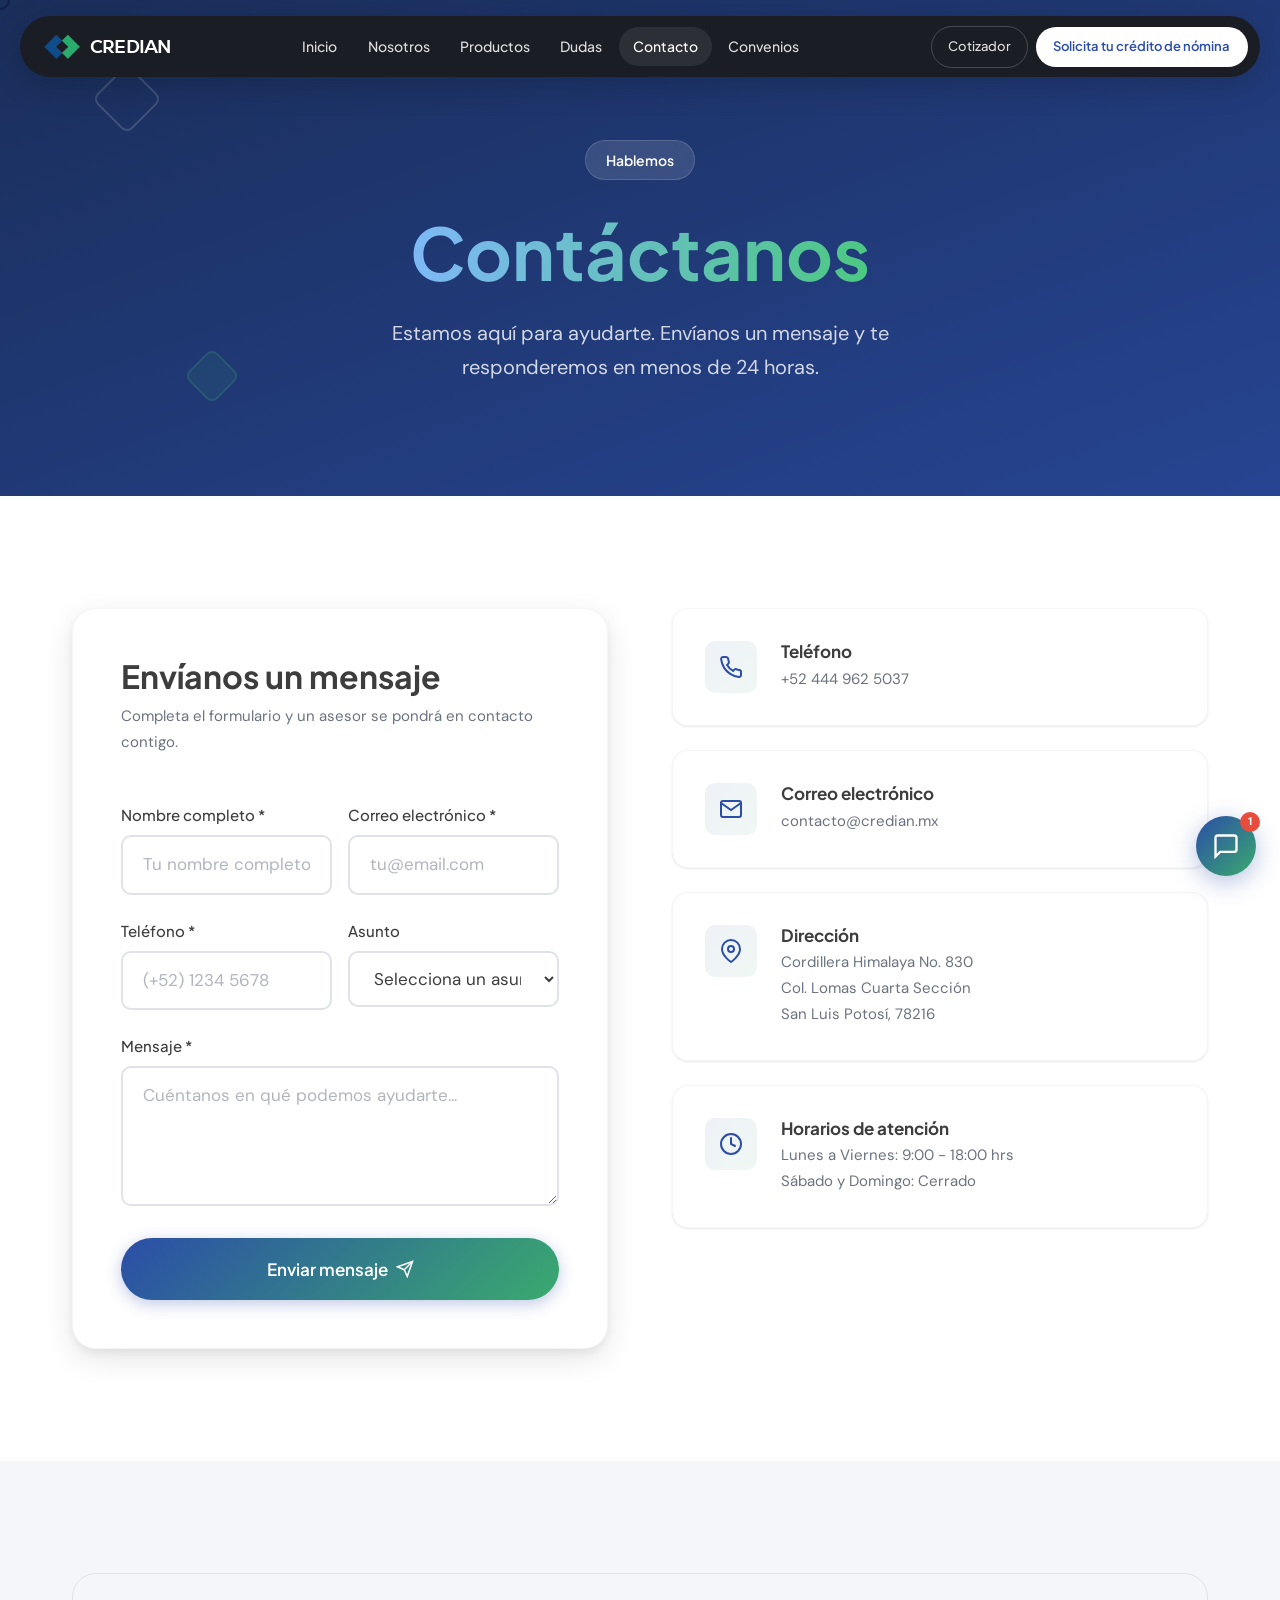
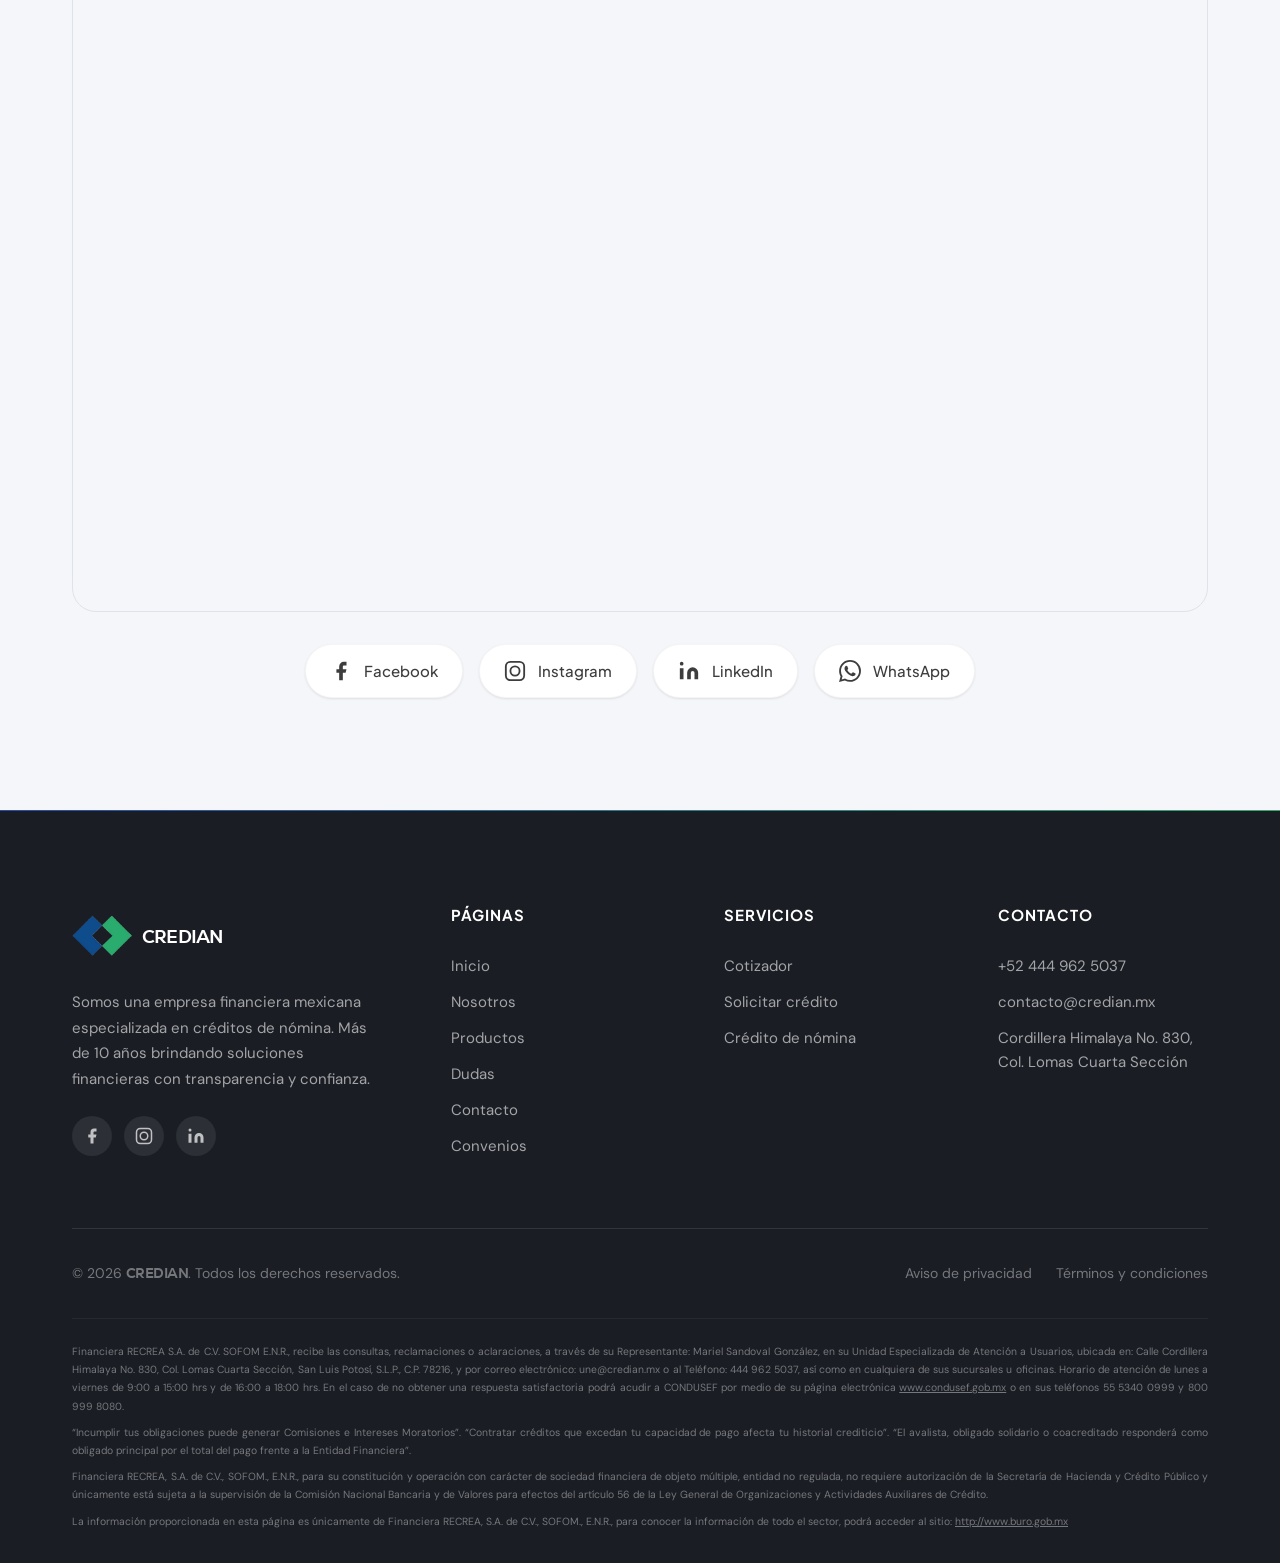
==== commit e71f6799: "fix: audit copy edits, remove former team members, fix broken links, standardize 48h response time a" ====
--- a/contacto/index.html
+++ b/contacto/index.html
@@ -320,7 +320,7 @@
                 <polyline points="22,6 12,13 2,6" />
               </svg></div>
             <div>
-              <h4>Correo electrónico</h4><a href="mailto:info@credian.mx">contacto@credian.mx</a>
+              <h4>Correo electrónico</h4><a href="mailto:contacto@credian.mx">contacto@credian.mx</a>
             </div>
           </div>
           <div class="info-card">
@@ -431,7 +431,7 @@
         </div>
         <div>
           <h4 class="footer__column-title">Contacto</h4>
-          <a href="tel:+52 444 962 5037" class="footer__link">+52 444 962 5037</a>
+          <a href="tel:+524449625037" class="footer__link">+52 444 962 5037</a>
           <a href="mailto:contacto@credian.mx" class="footer__link">contacto@credian.mx</a>
           <a class="footer__link" href="https://maps.app.goo.gl/pszoTMPpHbt7NWdv6">
             Cordillera Himalaya No. 830, Col. Lomas Cuarta Sección
@@ -448,9 +448,9 @@
           su Representante: Mariel Sandoval González, en su Unidad Especializada de Atención a Usuarios, ubicada en:
           Calle Cordillera Himalaya No. 830, Col. Lomas Cuarta Sección, San Luis Potosí, S.L.P., C.P. 78216, y por
           correo electrónico: une@credian.mx o al Teléfono: 444 962 5037, así como en cualquiera de sus sucursales u
-          oficinas. Horario de atención de Lunes a Viernes de 9:00 am a 15:00 pm y de 16:00 pm a 18:00 pm. En el caso de
+          oficinas. Horario de atención de lunes a viernes de 9:00 a 15:00 hrs y de 16:00 a 18:00 hrs. En el caso de
           no obtener una respuesta satisfactoria podrá acudir a CONDUSEF por medio de su página electrónica
-          www.condusef.gob.mx o en sus teléfonos 55 5340 0999 y 800 999 8080.</p>
+          <a href="https://www.condusef.gob.mx" target="_blank" rel="noopener" style="color: inherit; text-decoration: underline;">www.condusef.gob.mx</a> o en sus teléfonos 55 5340 0999 y 800 999 8080.</p>
         <p>“Incumplir tus obligaciones puede generar Comisiones e Intereses Moratorios”. “Contratar créditos que excedan
           tu capacidad de pago afecta tu historial crediticio”. “El avalista, obligado solidario o coacreditado
           responderá como obligado principal por el total del pago frente a la Entidad Financiera”.</p>
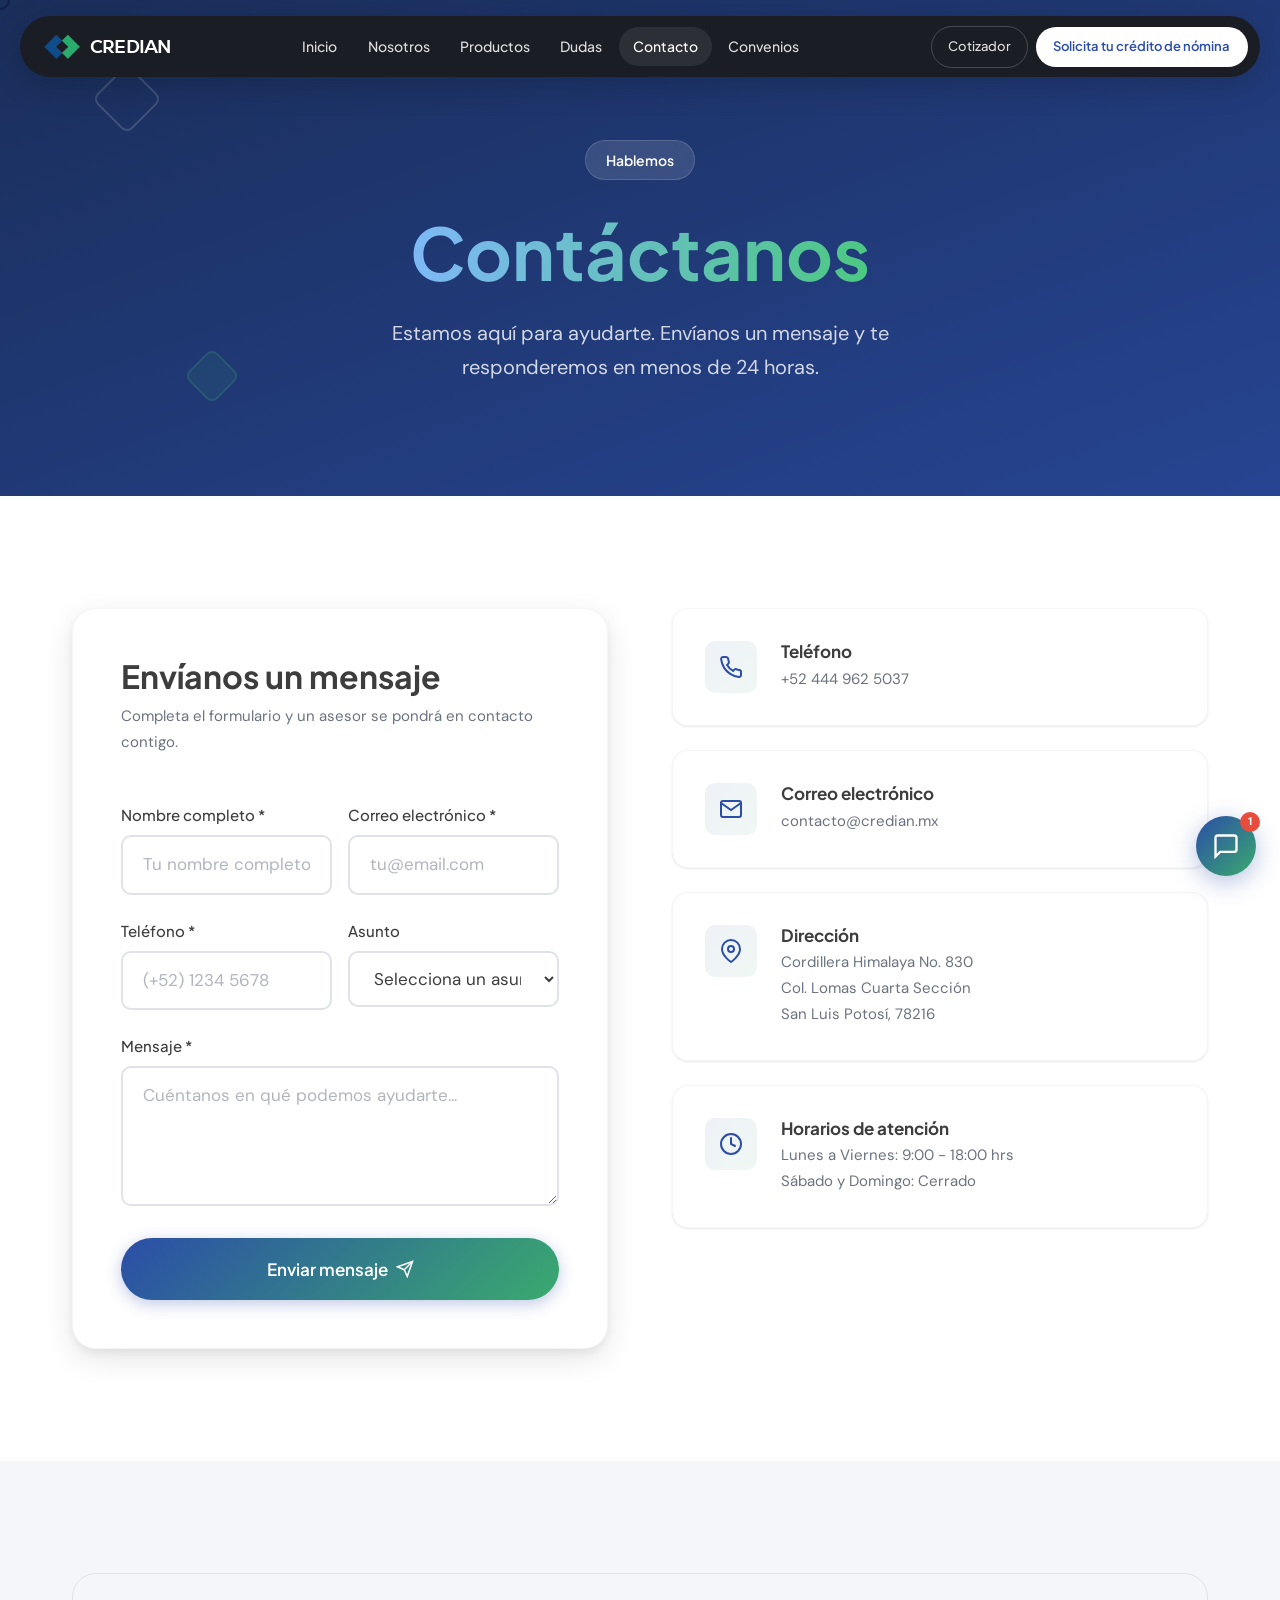
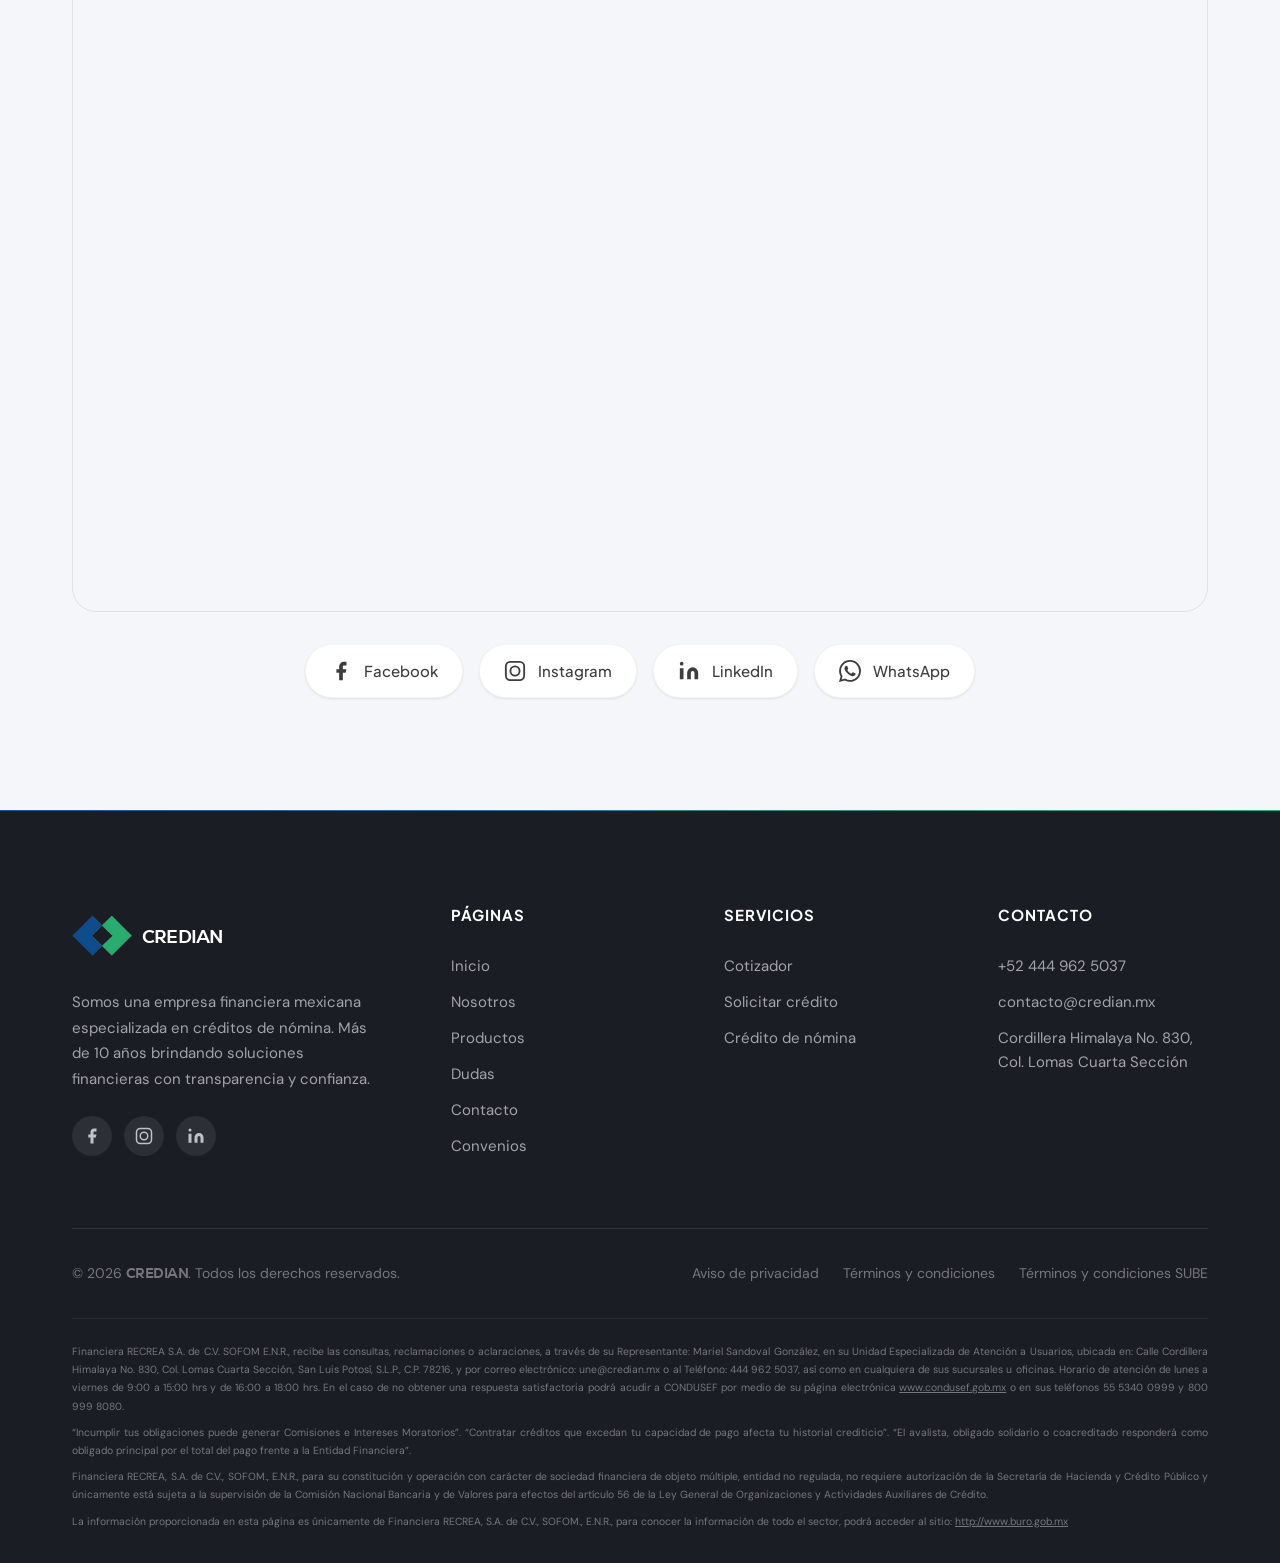
==== commit 43849e83: "feat: add link to Términos y Condiciones SUBE in footers of all pages" ====
--- a/contacto/index.html
+++ b/contacto/index.html
@@ -441,7 +441,8 @@
       <div class="footer__bottom">
         <p class="footer__copy">&copy; <span id="current-year">2026</span> CREDIAN. Todos los derechos reservados.</p>
         <div class="footer__legal"><a href="../docs/aviso_de_privacidad.pdf" target="_blank" rel="noopener">Aviso de privacidad</a><a
-            href="../docs/terminos_y_condiciones.pdf" target="_blank" rel="noopener">Términos y condiciones</a></div>
+            href="../docs/terminos_y_condiciones.pdf" target="_blank" rel="noopener">Términos y condiciones</a><a
+            href="../docs/terminos_y_condiciones_SUBE.pdf" target="_blank" rel="noopener">Términos y condiciones SUBE</a></div>
       </div>
       <div class="footer__disclaimer">
         <p>Financiera RECREA S.A. de C.V. SOFOM E.N.R., recibe las consultas, reclamaciones o aclaraciones, a través de
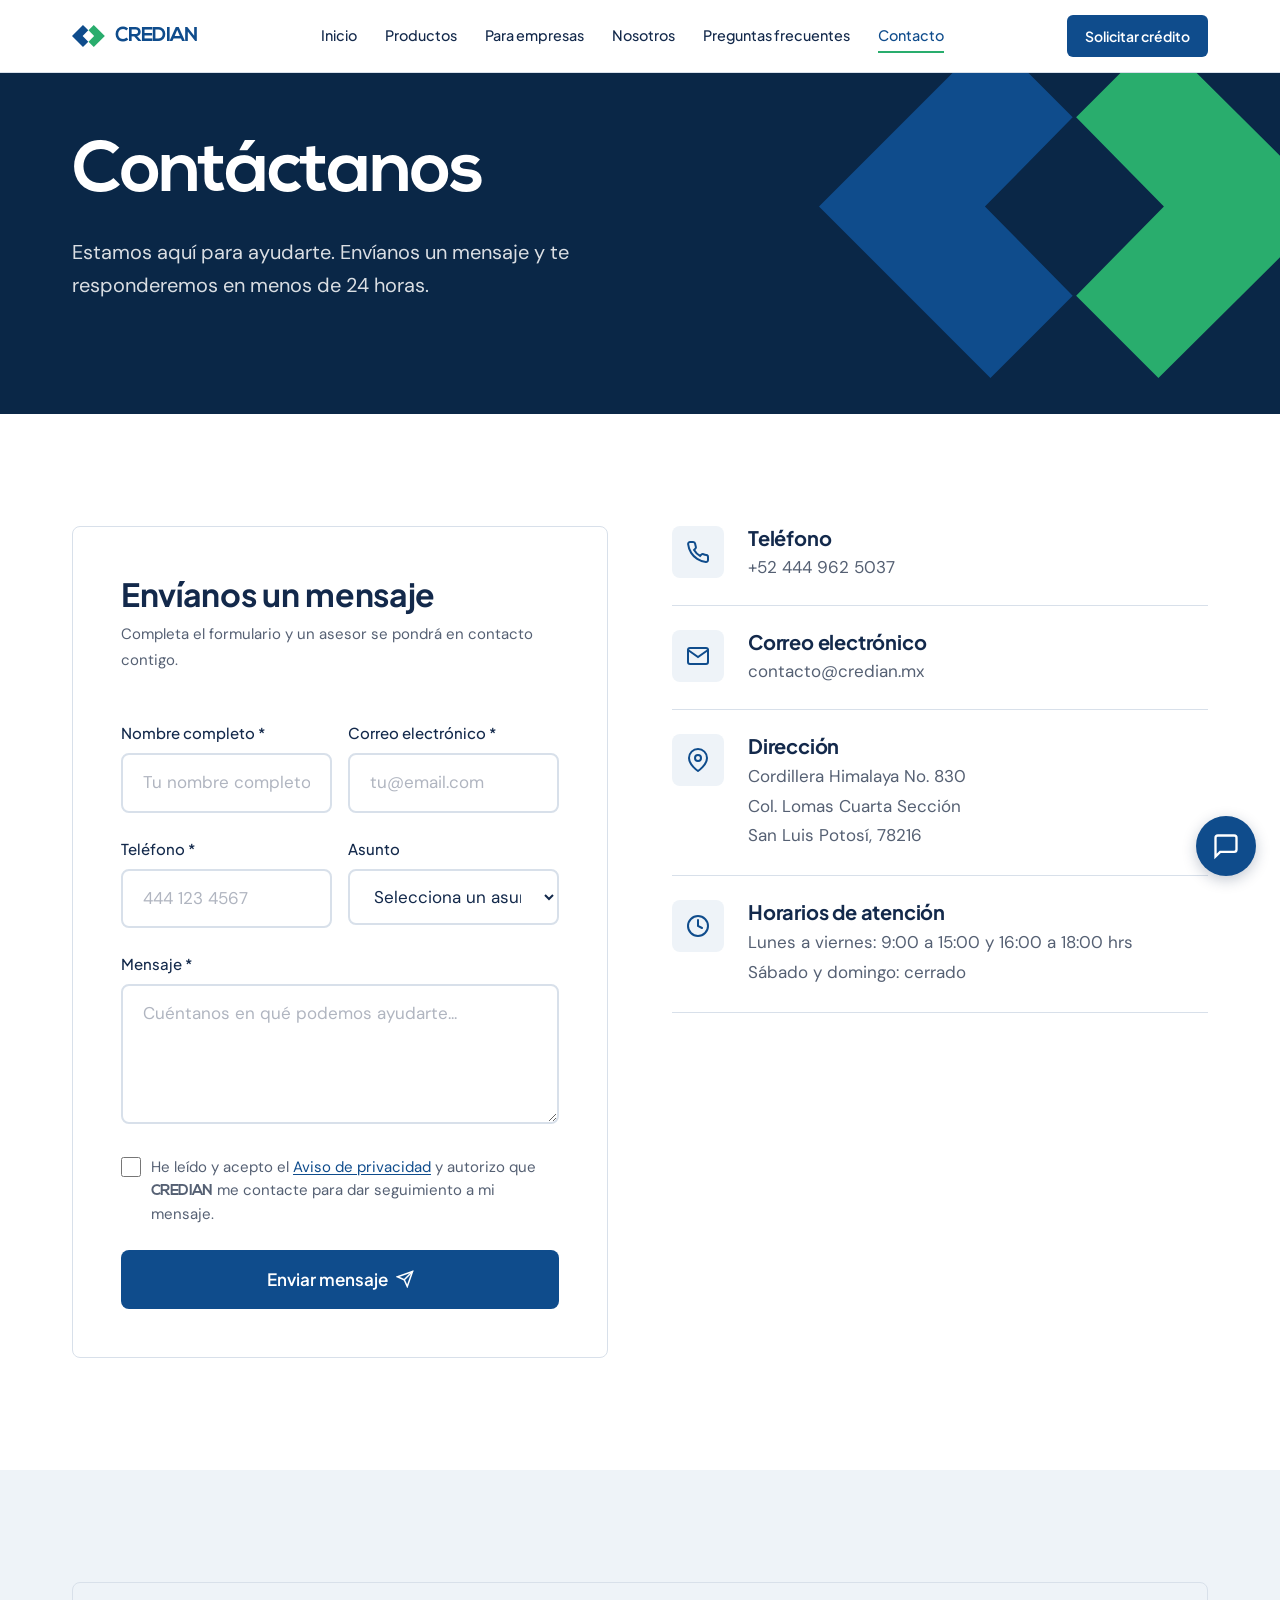
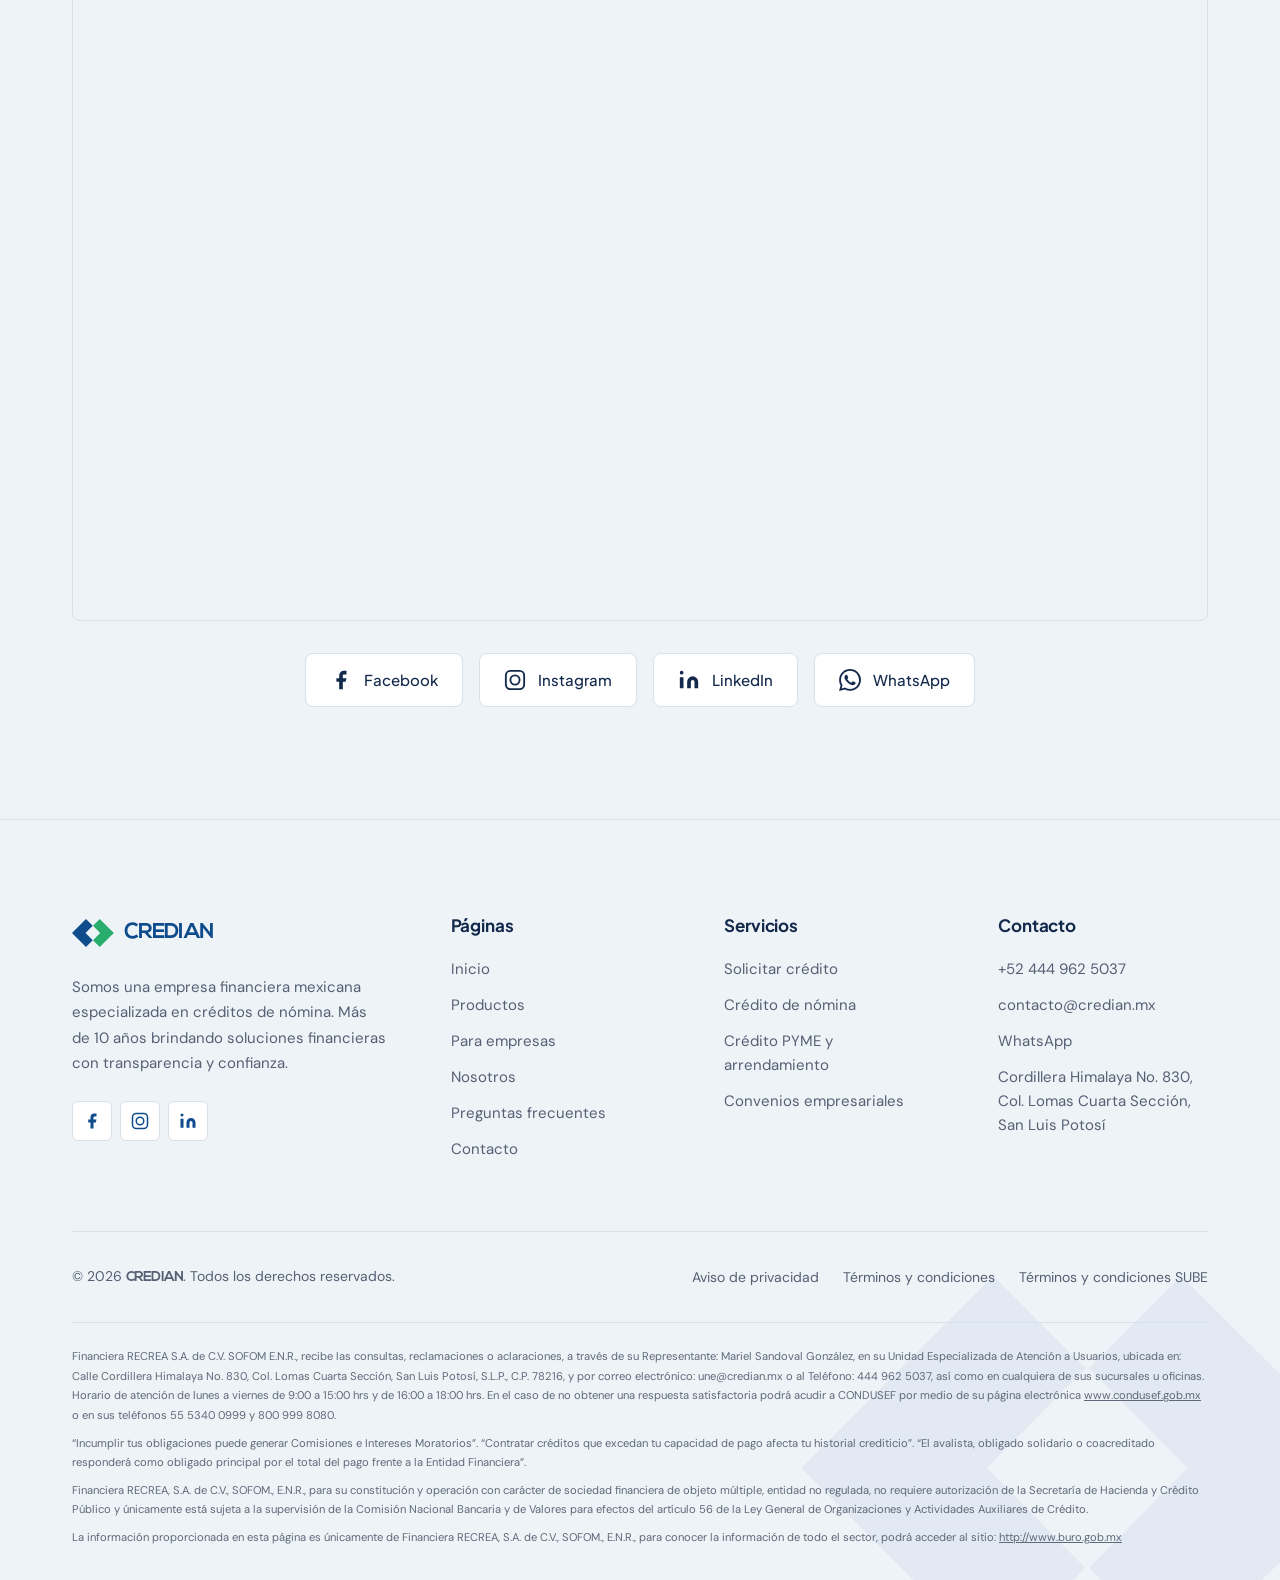
==== commit 095559a6: "Renueva el sitio y mejora su presencia digital Actualiza la identidad visual, navegación, contenido " ====
--- a/contacto/index.html
+++ b/contacto/index.html
@@ -8,10 +8,38 @@
   <link rel="icon" href="../img/credian.ico" type="image/x-icon">
   <meta name="description"
     content="Contáctanos para resolver tus dudas sobre créditos de nómina. Teléfono, email y formulario de contacto CREDIAN.">
+  <!-- Dirección oficial y vista previa al compartir -->
+  <link rel="canonical" href="https://www.credian.mx/contacto/">
+  <meta property="og:type" content="website">
+  <meta property="og:site_name" content="CREDIAN">
+  <meta property="og:locale" content="es_MX">
+  <meta property="og:url" content="https://www.credian.mx/contacto/">
+  <meta property="og:title" content="Contacto | CREDIAN">
+  <meta property="og:description" content="Contáctanos para resolver tus dudas sobre créditos de nómina. Teléfono, email y formulario de contacto CREDIAN.">
+  <meta property="og:image" content="https://www.credian.mx/img/og/contacto.jpg">
+  <meta property="og:image:width" content="1200">
+  <meta property="og:image:height" content="630">
+  <meta property="og:image:alt" content="Contacto | CREDIAN">
+  <meta name="twitter:card" content="summary_large_image">
+  <meta name="twitter:title" content="Contacto | CREDIAN">
+  <meta name="twitter:description" content="Contáctanos para resolver tus dudas sobre créditos de nómina. Teléfono, email y formulario de contacto CREDIAN.">
+  <meta name="twitter:image" content="https://www.credian.mx/img/og/contacto.jpg">
+  <link rel="preload" href="../font/nexa-bold.otf" as="font" type="font/otf" crossorigin>
+  <link rel="preconnect" href="https://fonts.googleapis.com">
+  <link rel="preconnect" href="https://fonts.gstatic.com" crossorigin>
+  <link rel="stylesheet"
+    href="https://fonts.googleapis.com/css2?family=DM+Sans:ital,opsz,wght@0,9..40,300;0,9..40,400;0,9..40,500;0,9..40,600;0,9..40,700;1,9..40,400&family=Plus+Jakarta+Sans:wght@400;500;600;700;800&display=swap">
+  <noscript>
+    <style>
+      .reveal, .reveal-left, .reveal-right, .reveal-scale, .hero-enter { opacity: 1 !important; transform: none !important; }
+    </style>
+  </noscript>
   <link rel="stylesheet" href="../css/reset.css">
   <link rel="stylesheet" href="../css/variables.css">
   <link rel="stylesheet" href="../css/animations.css">
-  <link rel="stylesheet" href="../css/global.css?v=1.1">
+  <link rel="stylesheet" href="../css/global.css?v=1.8">
+  <!-- Créditos (incluye la tipografía Nexa, requisito de su licencia) -->
+  <link rel="author" href="../humans.txt">
   <style>
     .contact-layout {
       display: grid;
@@ -24,8 +52,7 @@
       background: var(--color-white);
       border-radius: var(--radius-xl);
       padding: var(--space-2xl) var(--space-2xl);
-      box-shadow: var(--shadow-lg);
-      border: 1px solid rgba(0, 0, 0, .04)
+      border: 1px solid var(--color-gray-mid)
     }
 
     .contact-form-card h3 {
@@ -57,13 +84,11 @@
       padding: var(--space-xl);
       background: var(--color-white);
       border-radius: var(--radius-lg);
-      box-shadow: var(--shadow-sm);
-      border: 1px solid rgba(0, 0, 0, .04);
+      border: 1px solid var(--color-gray-mid);
       transition: all var(--transition-base)
     }
 
     .info-card:hover {
-      box-shadow: var(--shadow-md);
       transform: translateX(6px)
     }
 
@@ -71,7 +96,7 @@
       width: 52px;
       height: 52px;
       border-radius: var(--radius-md);
-      background: linear-gradient(135deg, rgba(43, 77, 168, .08), rgba(58, 170, 110, .08));
+      background: var(--color-gray-light);
       display: flex;
       align-items: center;
       justify-content: center;
@@ -90,7 +115,7 @@
       height: 24px
     }
 
-    .info-card h4 {
+    .info-card h3 {
       font-size: var(--text-base);
       margin-bottom: 4px
     }
@@ -146,8 +171,7 @@
       padding: .875rem 1.5rem;
       background: var(--color-white);
       border-radius: var(--radius-pill);
-      box-shadow: var(--shadow-sm);
-      border: 1px solid rgba(0, 0, 0, .04);
+      border: 1px solid var(--color-gray-mid);
       transition: all var(--transition-base);
       font-family: var(--font-display);
       font-size: var(--text-sm);
@@ -156,8 +180,6 @@
     }
 
     .social-card:hover {
-      box-shadow: var(--shadow-md);
-      transform: translateY(-4px)
     }
 
     .social-card svg {
@@ -198,47 +220,104 @@
         grid-template-columns: 1fr
       }
     }
+
+    /* ======== Lenguaje visual CREDIAN ======== */
+    .contact-form-card {
+      border: 1px solid var(--color-gray-mid);
+      border-radius: 8px
+    }
+
+    /* Datos de contacto: lista abierta con divisores */
+    .contact-info-cards {
+      gap: 0
+    }
+
+    .info-card {
+      padding: var(--space-lg) 0;
+      background: none;
+      border: 0;
+      border-bottom: 1px solid var(--color-gray-mid);
+      border-radius: 0
+    }
+
+    .info-card:first-child {
+      padding-top: 0
+    }
+
+    .info-card:hover {
+      transform: none
+    }
+
+    .info-card__icon,
+    .info-card:hover .info-card__icon {
+      background: var(--color-gray-light);
+      color: var(--color-blue);
+      border-radius: 8px
+    }
+
+    .info-card h3 {
+      font-size: var(--text-lg)
+    }
+
+    .info-card p,
+    .info-card a {
+      font-size: var(--text-base)
+    }
+
+    .map-placeholder {
+      border-radius: 8px;
+      border: 1px solid var(--color-gray-mid);
+      overflow: hidden
+    }
+
+    .social-card {
+      border: 1px solid var(--color-gray-mid);
+      border-radius: 8px
+    }
   </style>
 </head>
 
 <body class="page-body">
-  <div class="custom-cursor" aria-hidden="true"></div>
   <div class="page-transition-overlay" aria-hidden="true"></div>
 
   <nav class="navbar" aria-label="Navegación principal">
     <div class="navbar__inner">
-      <a href="../" class="navbar__logo" data-internal aria-label="CREDIAN Inicio">
-        <img src="../img/logo_credian.png" alt="CREDIAN Logo" class="navbar__img">
+      <a href="../" class="navbar__logo" data-internal aria-label="CREDIAN — Inicio">
+        <svg class="navbar__img brand-mark" viewBox="0 0 747 500" aria-hidden="true" focusable="false"><polygon class="brand-mark__blue" fill="#0F4C8C" points="0,250 250,0 370,120 242,250 370,380 250,500" /><polygon class="brand-mark__green" fill="#29AD6D" points="375,120 495,0 747,250 495,500 375,380 503,250" /></svg>
         <span class="navbar__logo-text">CREDIAN</span>
       </a>
-      <div class="navbar__links"><a href="../" class="navbar__link" data-internal>Inicio</a><a
-          href="../nosotros/" class="navbar__link" data-internal>Nosotros</a><a href="../productos/"
-          class="navbar__link" data-internal>Productos</a><a href="../dudas/" class="navbar__link"
-          data-internal>Dudas</a><a href="../contacto/" class="navbar__link active" data-internal>Contacto</a><a href="../convenios/" class="navbar__link" data-internal>Convenios</a></div>
-      <div class="navbar__actions"><a href="https://cotizador.credian.mx" class="navbar__cotizador"
-          target="_blank">Cotizador</a><a href="https://cib.logicsystems.com.mx/RECREA/LoginCredian.aspx?EMP=RECREA"
-          class="navbar__cta btn-shimmer" target="_blank">Solicita tu crédito de nómina</a></div>
-      <button class="navbar__hamburger" aria-label="Abrir menú"><span></span><span></span><span></span></button>
+      <div class="navbar__links">
+        <a href="../" class="navbar__link" data-internal>Inicio</a>
+        <a href="../productos/" class="navbar__link" data-internal>Productos</a>
+        <a href="../convenios/" class="navbar__link" data-internal>Para empresas</a>
+        <a href="../nosotros/" class="navbar__link" data-internal>Nosotros</a>
+        <a href="../dudas/" class="navbar__link" data-internal>Preguntas frecuentes</a>
+        <a href="../contacto/" class="navbar__link active" aria-current="page" data-internal>Contacto</a>
+      </div>
+      <div class="navbar__actions">
+        <a href="https://wa.me/15557277347?text=Hola%2C%20quiero%20solicitar%20un%20cr%C3%A9dito" class="navbar__cta" target="_blank" rel="noopener">Solicitar crédito</a>
+      </div>
+      <button class="navbar__hamburger" aria-label="Abrir menú" aria-expanded="false" aria-controls="mobile-menu">
+        <span></span><span></span><span></span>
+      </button>
     </div>
   </nav>
-  <div class="mobile-menu" aria-hidden="true"><a href="../" class="mobile-menu__link" data-internal>Inicio</a><a
-      href="../nosotros/" class="mobile-menu__link" data-internal>Nosotros</a><a href="../productos/"
-      class="mobile-menu__link" data-internal>Productos</a><a href="../dudas/" class="mobile-menu__link"
-      data-internal>Dudas</a><a href="../contacto/" class="mobile-menu__link" data-internal>Contacto</a><a href="../convenios/" class="mobile-menu__link" data-internal>Convenios</a>
-    <div class="mobile-menu__divider"></div><a href="https://cotizador.credian.mx" class="mobile-menu__link"
-      target="_blank">Cotizador</a><a href="https://cib.logicsystems.com.mx/RECREA/LoginCredian.aspx?EMP=RECREA"
-      class="mobile-menu__link" target="_blank">Solicitar crédito</a>
+  <div class="mobile-menu" id="mobile-menu" aria-hidden="true">
+    <a href="../" class="mobile-menu__link" data-internal>Inicio</a>
+    <a href="../productos/" class="mobile-menu__link" data-internal>Productos</a>
+    <a href="../convenios/" class="mobile-menu__link" data-internal>Para empresas</a>
+    <a href="../nosotros/" class="mobile-menu__link" data-internal>Nosotros</a>
+    <a href="../dudas/" class="mobile-menu__link" data-internal>Preguntas frecuentes</a>
+    <a href="../contacto/" class="mobile-menu__link" aria-current="page" data-internal>Contacto</a>
+    <div class="mobile-menu__divider"></div>
+    <a href="https://wa.me/15557277347?text=Hola%2C%20quiero%20solicitar%20un%20cr%C3%A9dito" class="mobile-menu__link" target="_blank" rel="noopener">Solicitar crédito</a>
   </div>
 
   <!-- HERO -->
   <section class="hero hero--small">
     <div class="hero__bg"></div>
-    <div class="rhombus-deco rhombus-deco--1" aria-hidden="true"></div>
-    <div class="rhombus-deco rhombus-deco--3 rhombus-deco--green" aria-hidden="true"></div>
     <div class="hero__content">
-      <span class="hero__label hero-enter">Hablemos</span>
-      <h1 class="hero__title hero-enter"><span class="text-gradient"
-          style="-webkit-text-fill-color:transparent;background:linear-gradient(90deg,#7eb8f7,#4CC882);-webkit-background-clip:text;background-clip:text">Contáctanos</span>
+      <h1 class="hero__title hero-enter">Contáctanos
       </h1>
       <p class="hero__subtitle hero-enter">Estamos aquí para ayudarte. Envíanos un mensaje y te responderemos en menos
         de 24 horas.</p>
@@ -254,22 +333,27 @@
           <h3>Envíanos un mensaje</h3>
           <p>Completa el formulario y un asesor se pondrá en contacto contigo.</p>
           <form id="contact-form" novalidate>
+            <!-- Anti-Bot Honeypot Field -->
+            <div style="position: absolute; left: -9999px; top: -9999px; opacity: 0; pointer-events: none;"
+              aria-hidden="true">
+              <input type="text" id="website_hp" name="website_hp" tabindex="-1" autocomplete="off">
+            </div>
             <div class="form-row">
               <div class="form-group">
                 <label class="form-label" for="nombre">Nombre completo *</label>
-                <input type="text" id="nombre" class="form-input" placeholder="Tu nombre completo" required>
+                <input type="text" id="nombre" class="form-input" placeholder="Tu nombre completo" autocomplete="name" required>
                 <span class="form-error">Este campo es obligatorio</span>
               </div>
               <div class="form-group">
                 <label class="form-label" for="email">Correo electrónico *</label>
-                <input type="email" id="email" class="form-input" placeholder="tu@email.com" required>
+                <input type="email" id="email" class="form-input" placeholder="tu@email.com" autocomplete="email" required>
                 <span class="form-error">Ingresa un email válido</span>
               </div>
             </div>
             <div class="form-row">
               <div class="form-group">
                 <label class="form-label" for="telefono">Teléfono *</label>
-                <input type="tel" id="telefono" class="form-input" placeholder="(+52) 1234 5678" required>
+                <input type="tel" id="telefono" class="form-input" placeholder="444 123 4567" autocomplete="tel" inputmode="tel" required>
                 <span class="form-error">Ingresa un teléfono válido</span>
               </div>
               <div class="form-group">
@@ -290,7 +374,15 @@
                 required></textarea>
               <span class="form-error">Este campo es obligatorio</span>
             </div>
-            <button type="submit" class="btn btn--primary btn--large btn-shimmer" style="width:100%">
+            <div class="form-group">
+              <label class="form-consent__label" for="privacidad">
+                <input type="checkbox" id="privacidad" class="form-checkbox" required>
+                <span>He leído y acepto el <a href="../docs/aviso_de_privacidad.pdf" target="_blank" rel="noopener">Aviso
+                    de privacidad</a> y autorizo que CREDIAN me contacte para dar seguimiento a mi mensaje.</span>
+              </label>
+              <span class="form-error">Para continuar, acepta el Aviso de privacidad</span>
+            </div>
+            <button type="submit" class="btn btn--primary btn--large" style="width:100%">
               Enviar mensaje
               <svg width="20" height="20" viewBox="0 0 24 24" fill="none" stroke="currentColor" stroke-width="2"
                 stroke-linecap="round">
@@ -310,7 +402,7 @@
                   d="M22 16.92v3a2 2 0 01-2.18 2 19.79 19.79 0 01-8.63-3.07 19.5 19.5 0 01-6-6 19.79 19.79 0 01-3.07-8.67A2 2 0 014.11 2h3a2 2 0 012 1.72 12.84 12.84 0 00.7 2.81 2 2 0 01-.45 2.11L8.09 9.91a16 16 0 006 6l1.27-1.27a2 2 0 012.11-.45 12.84 12.84 0 002.81.7A2 2 0 0122 16.92z" />
               </svg></div>
             <div>
-              <h4>Teléfono</h4><a href="tel:+524449625037">+52 444 962 5037</a>
+              <h3>Teléfono</h3><a href="tel:+524449625037">+52 444 962 5037</a>
             </div>
           </div>
           <div class="info-card">
@@ -320,7 +412,7 @@
                 <polyline points="22,6 12,13 2,6" />
               </svg></div>
             <div>
-              <h4>Correo electrónico</h4><a href="mailto:contacto@credian.mx">contacto@credian.mx</a>
+              <h3>Correo electrónico</h3><a href="mailto:contacto@credian.mx">contacto@credian.mx</a>
             </div>
           </div>
           <div class="info-card">
@@ -330,7 +422,7 @@
                 <circle cx="12" cy="10" r="3" />
               </svg></div>
             <div>
-              <h4>Dirección</h4>
+              <h3>Dirección</h3>
               <p>Cordillera Himalaya No. 830<br>Col. Lomas Cuarta Sección<br>San Luis Potosí, 78216</p>
             </div>
           </div>
@@ -341,8 +433,8 @@
                 <polyline points="12 6 12 12 16 14" />
               </svg></div>
             <div>
-              <h4>Horarios de atención</h4>
-              <p>Lunes a Viernes: 9:00 - 18:00 hrs<br>Sábado y Domingo: Cerrado</p>
+              <h3>Horarios de atención</h3>
+              <p>Lunes a viernes: 9:00 a 15:00 y 16:00 a 18:00 hrs<br>Sábado y domingo: cerrado</p>
             </div>
           </div>
         </div>
@@ -378,7 +470,7 @@
             <path
               d="M16 8a6 6 0 016 6v7h-4v-7a2 2 0 00-4 0v7h-4v-7a6 6 0 016-6zM2 9h4v12H2zM4 6a2 2 0 100-4 2 2 0 000 4z" />
           </svg>LinkedIn</a>
-        <a href="https://wa.me/524449625037?text=%C2%A1Quiero%20m%C3%A1s%20informaci%C3%B3n!%F0%9F%91%80"
+        <a href="https://wa.me/524442868687?text=%C2%A1Quiero%20m%C3%A1s%20informaci%C3%B3n!%F0%9F%91%80"
           class="social-card social-card--wa"><svg viewBox="0 0 24 24" fill="currentColor">
             <path
               d="M17.472 14.382c-.297-.149-1.758-.867-2.03-.967-.273-.099-.471-.148-.67.15-.197.297-.767.966-.94 1.164-.173.199-.347.223-.644.075-.297-.15-1.255-.463-2.39-1.475-.883-.788-1.48-1.761-1.653-2.059-.173-.297-.018-.458.13-.606.134-.133.298-.347.446-.52.149-.174.198-.298.298-.497.099-.198.05-.371-.025-.52-.075-.149-.669-1.612-.916-2.207-.242-.579-.487-.5-.669-.51-.173-.008-.371-.01-.57-.01-.198 0-.52.074-.792.372-.272.297-1.04 1.016-1.04 2.479 0 1.462 1.065 2.875 1.213 3.074.149.198 2.096 3.2 5.077 4.487.709.306 1.262.489 1.694.625.712.227 1.36.195 1.871.118.571-.085 1.758-.719 2.006-1.413.248-.694.248-1.289.173-1.413-.074-.124-.272-.198-.57-.347m-5.421 7.403h-.004a9.87 9.87 0 01-5.031-1.378l-.361-.214-3.741.982.998-3.648-.235-.374a9.86 9.86 0 01-1.51-5.26c.001-5.45 4.436-9.884 9.888-9.884 2.64 0 5.122 1.03 6.988 2.898a9.825 9.825 0 012.893 6.994c-.003 5.45-4.437 9.884-9.885 9.884m8.413-18.297A11.815 11.815 0 0012.05 0C5.495 0 .16 5.335.157 11.892c0 2.096.547 4.142 1.588 5.945L.057 24l6.305-1.654a11.882 11.882 0 005.683 1.448h.005c6.554 0 11.89-5.335 11.893-11.893a11.821 11.821 0 00-3.48-8.413z" />
@@ -393,56 +485,62 @@
       <div class="footer__grid">
         <div class="footer__brand">
           <div class="footer__logo">
-            <img src="../img/logo_credian.png" alt="CREDIAN Logo" class="footer__img">
+            <svg class="footer__img brand-mark" viewBox="0 0 747 500" aria-hidden="true" focusable="false"><polygon class="brand-mark__blue" fill="#0F4C8C" points="0,250 250,0 370,120 242,250 370,380 250,500" /><polygon class="brand-mark__green" fill="#29AD6D" points="375,120 495,0 747,250 495,500 375,380 503,250" /></svg>
             <span class="footer__logo-text">CREDIAN</span>
           </div>
           <p class="footer__brand-desc">Somos una empresa financiera mexicana especializada en créditos de nómina. Más
             de 10 años brindando soluciones financieras con transparencia y confianza.</p>
           <div class="footer__social">
-            <a href="https://www.facebook.com/credian.mx/" class="footer__social-link" aria-label="Facebook"><svg
-                viewBox="0 0 24 24" fill="currentColor">
+            <a href="https://www.facebook.com/credian.mx/" class="footer__social-link" target="_blank" rel="noopener"
+              aria-label="Facebook de CREDIAN"><svg viewBox="0 0 24 24" fill="currentColor" aria-hidden="true">
                 <path d="M18 2h-3a5 5 0 00-5 5v3H7v4h3v8h4v-8h3l1-4h-4V7a1 1 0 011-1h3z" />
               </svg></a>
-            <a href="https://www.instagram.com/credianmx/" class="footer__social-link" aria-label="Instagram"><svg
-                viewBox="0 0 24 24" fill="none" stroke="currentColor" stroke-width="2">
+            <a href="https://www.instagram.com/credianmx/" class="footer__social-link" target="_blank" rel="noopener"
+              aria-label="Instagram de CREDIAN"><svg viewBox="0 0 24 24" fill="none" stroke="currentColor"
+                stroke-width="2" aria-hidden="true">
                 <rect x="2" y="2" width="20" height="20" rx="5" />
                 <circle cx="12" cy="12" r="5" />
               </svg></a>
-            <a href="https://www.linkedin.com/company/credian/posts/?feedView=all" class="footer__social-link"
-              aria-label="LinkedIn"><svg viewBox="0 0 24 24" fill="currentColor">
+            <a href="https://www.linkedin.com/company/credian/" class="footer__social-link" target="_blank"
+              rel="noopener" aria-label="LinkedIn de CREDIAN"><svg viewBox="0 0 24 24" fill="currentColor"
+                aria-hidden="true">
                 <path
                   d="M16 8a6 6 0 016 6v7h-4v-7a2 2 0 00-4 0v7h-4v-7a6 6 0 016-6zM2 9h4v12H2zM4 6a2 2 0 100-4 2 2 0 000 4z" />
               </svg></a>
           </div>
         </div>
         <div>
-          <h4 class="footer__column-title">Páginas</h4><a href="../" class="footer__link"
-            data-internal>Inicio</a><a href="../nosotros/" class="footer__link" data-internal>Nosotros</a><a
-            href="../productos/" class="footer__link" data-internal>Productos</a><a href="../dudas/"
-            class="footer__link" data-internal>Dudas</a><a href="../contacto/" class="footer__link"
-            data-internal>Contacto</a><a href="../convenios/" class="footer__link"
-            data-internal>Convenios</a>
+          <h2 class="footer__column-title">Páginas</h2>
+          <a href="../" class="footer__link" data-internal>Inicio</a>
+          <a href="../productos/" class="footer__link" data-internal>Productos</a>
+          <a href="../convenios/" class="footer__link" data-internal>Para empresas</a>
+          <a href="../nosotros/" class="footer__link" data-internal>Nosotros</a>
+          <a href="../dudas/" class="footer__link" data-internal>Preguntas frecuentes</a>
+          <a href="../contacto/" class="footer__link" data-internal>Contacto</a>
         </div>
         <div>
-          <h4 class="footer__column-title">Servicios</h4><a href="https://cotizador.credian.mx" class="footer__link"
-            target="_blank">Cotizador</a><a href="https://cib.logicsystems.com.mx/RECREA/LoginCredian.aspx?EMP=RECREA"
-            class="footer__link" target="_blank">Solicitar
-            crédito</a><a href="../productos/" class="footer__link" data-internal>Crédito de nómina</a>
+          <h2 class="footer__column-title">Servicios</h2>
+          <a href="https://cib.logicsystems.com.mx/RECREA/LoginCredian.aspx?EMP=RECREA" class="footer__link" target="_blank" rel="noopener">Solicitar crédito</a>
+          <a href="../productos/" class="footer__link" data-internal>Crédito de nómina</a>
+          <a href="../productos/" class="footer__link" data-internal>Crédito PYME y arrendamiento</a>
+          <a href="../convenios/" class="footer__link" data-internal>Convenios empresariales</a>
         </div>
         <div>
-          <h4 class="footer__column-title">Contacto</h4>
+          <h2 class="footer__column-title">Contacto</h2>
           <a href="tel:+524449625037" class="footer__link">+52 444 962 5037</a>
           <a href="mailto:contacto@credian.mx" class="footer__link">contacto@credian.mx</a>
-          <a class="footer__link" href="https://maps.app.goo.gl/pszoTMPpHbt7NWdv6">
-            Cordillera Himalaya No. 830, Col. Lomas Cuarta Sección
+          <a href="https://wa.me/524442868687?text=Hola%2C%20quiero%20informaci%C3%B3n%20sobre%20un%20cr%C3%A9dito" class="footer__link" target="_blank" rel="noopener">WhatsApp</a>
+          <a class="footer__link" href="https://maps.app.goo.gl/pszoTMPpHbt7NWdv6" target="_blank" rel="noopener">
+            Cordillera Himalaya No. 830, Col. Lomas Cuarta Sección, San Luis Potosí
           </a>
         </div>
       </div>
       <div class="footer__bottom">
         <p class="footer__copy">&copy; <span id="current-year">2026</span> CREDIAN. Todos los derechos reservados.</p>
-        <div class="footer__legal"><a href="../docs/aviso_de_privacidad.pdf" target="_blank" rel="noopener">Aviso de privacidad</a><a
-            href="../docs/terminos_y_condiciones.pdf" target="_blank" rel="noopener">Términos y condiciones</a><a
-            href="../docs/terminos_y_condiciones_SUBE.pdf" target="_blank" rel="noopener">Términos y condiciones SUBE</a></div>
+        <div class="footer__legal"><a href="../docs/aviso_de_privacidad.pdf" target="_blank" rel="noopener">Aviso de
+            privacidad</a><a href="../docs/terminos_y_condiciones.pdf" target="_blank" rel="noopener">Términos y
+            condiciones</a><a href="../docs/terminos_y_condiciones_SUBE.pdf" target="_blank" rel="noopener">Términos y
+            condiciones SUBE</a></div>
       </div>
       <div class="footer__disclaimer">
         <p>Financiera RECREA S.A. de C.V. SOFOM E.N.R., recibe las consultas, reclamaciones o aclaraciones, a través de
@@ -451,7 +549,10 @@
           correo electrónico: une@credian.mx o al Teléfono: 444 962 5037, así como en cualquiera de sus sucursales u
           oficinas. Horario de atención de lunes a viernes de 9:00 a 15:00 hrs y de 16:00 a 18:00 hrs. En el caso de
           no obtener una respuesta satisfactoria podrá acudir a CONDUSEF por medio de su página electrónica
-          <a href="https://www.condusef.gob.mx" target="_blank" rel="noopener" style="color: inherit; text-decoration: underline;">www.condusef.gob.mx</a> o en sus teléfonos 55 5340 0999 y 800 999 8080.</p>
+          <a href="https://www.condusef.gob.mx" target="_blank" rel="noopener"
+            style="color: inherit; text-decoration: underline;">www.condusef.gob.mx</a> o en sus teléfonos 55 5340 0999
+          y 800 999 8080.
+        </p>
         <p>“Incumplir tus obligaciones puede generar Comisiones e Intereses Moratorios”. “Contratar créditos que excedan
           tu capacidad de pago afecta tu historial crediticio”. “El avalista, obligado solidario o coacreditado
           responderá como obligado principal por el total del pago frente a la Entidad Financiera”.</p>
@@ -470,6 +571,22 @@
   <script src="../js/main.js"></script>
   <script src="../js/animations.js"></script>
   <script src="../js/chatbot.js" defer></script>
+  <script>
+    // Prellena el formulario cuando se llega desde un producto (?asunto=pyme | arrendamiento | credito)
+    (function () {
+      const asunto = new URLSearchParams(location.search).get('asunto');
+      const temas = {
+        credito: 'Me interesa un crédito de nómina.',
+        pyme: 'Me interesa el Crédito PYME para mi empresa.',
+        arrendamiento: 'Me interesa conocer las opciones de arrendamiento.'
+      };
+      if (!asunto || !temas[asunto]) return;
+      const select = document.getElementById('asunto');
+      const mensaje = document.getElementById('mensaje');
+      if (select) select.value = 'credito';
+      if (mensaje && !mensaje.value) mensaje.value = temas[asunto] + ' ';
+    })();
+  </script>
 </body>
 
 </html>
--- a/css/variables.css
+++ b/css/variables.css
@@ -4,34 +4,41 @@
    ============================================ */
 
 :root {
-  /* ---- Brand Colors ---- */
-  --color-blue: #2B4DA8;
-  --color-blue-dark: #1E3A7A;
-  --color-blue-light: #3A6BD6;
-  --color-green: #3AAA6E;
-  --color-green-dark: #2D8A58;
-  --color-green-light: #4CC882;
+  /* ---- Brand Colors (tomados del logo) ----
+     Azul y verde se usan siempre sólidos y por separado, como en el logo:
+     nunca se mezclan en degradados. */
+  --color-blue: #0F4C8C;        /* azul del logo: estructura, títulos, acciones */
+  --color-blue-dark: #0A3A6E;   /* hover de botones azules */
+  --color-navy: #0A2747;        /* fondo de portadas y cierres: deja ver el logo completo */
+  --color-blue-light: #3D72B0;  /* bordes activos */
+  --color-green: #29AD6D;       /* verde del logo: formas e íconos grandes */
+  --color-green-dark: #1C7A4B;  /* verde legible para texto sobre blanco */
+  --color-green-light: #5CC793; /* verde sobre fondos azules */
 
   /* ---- Neutral Colors ---- */
-  --color-dark: #3D3D3D;
-  --color-navbar: #1A1D24;
+  --color-dark: #13294B;        /* tinta: azul muy oscuro derivado del logo */
+  --color-navbar: #0A3A6E;
   --color-white: #FFFFFF;
-  --color-gray-light: #F5F6FA;
-  --color-gray-mid: #E0E2EA;
-  --color-gray-text: #6B7280;
-  --color-overlay: rgba(26, 29, 36, 0.95);
+  --color-gray-light: #EEF3F8;  /* niebla: superficie secundaria */
+  --color-gray-mid: #D8E0EA;    /* líneas */
+  --color-gray-text: #556073;
+  --color-overlay: rgba(15, 76, 140, 0.98);
 
-  /* ---- Gradients ---- */
-  --gradient-brand: linear-gradient(135deg, var(--color-blue) 0%, var(--color-green) 100%);
-  --gradient-brand-reverse: linear-gradient(135deg, var(--color-green) 0%, var(--color-blue) 100%);
-  --gradient-hero: linear-gradient(160deg, #1a2e5a 0%, #2B4DA8 35%, #3AAA6E 100%);
-  --gradient-dark: linear-gradient(135deg, #111317 0%, #1A1D24 100%);
-  --gradient-card: linear-gradient(180deg, rgba(255,255,255,0) 0%, rgba(245,246,250,0.5) 100%);
-  --gradient-shimmer: linear-gradient(90deg, transparent 0%, rgba(255,255,255,0.4) 50%, transparent 100%);
+  /* ---- Fondos sólidos ----
+     Se conservan los nombres antiguos para no romper estilos existentes,
+     pero ya no son degradados. */
+  --gradient-brand: var(--color-blue);
+  --gradient-brand-reverse: var(--color-green-dark);
+  --gradient-hero: var(--color-blue);
+  --gradient-dark: var(--color-navbar);
+  --gradient-card: transparent;
+  --gradient-shimmer: transparent;
 
   /* ---- Typography ---- */
   --font-display: 'Plus Jakarta Sans', -apple-system, BlinkMacSystemFont, 'Segoe UI', Roboto, Helvetica, Arial, sans-serif;
   --font-body: 'DM Sans', 'Segoe UI', sans-serif;
+  /* Títulos grandes (h1, h2) en Nexa Bold, la tipografía de la marca */
+  --font-headings: 'Nexa', var(--font-display);
 
   /* Fluid type scale using clamp() */
   --text-xs: clamp(0.75rem, 0.7rem + 0.25vw, 0.875rem);
@@ -66,15 +73,16 @@
   --max-width: 1200px;
   --max-width-narrow: 900px;
   --container-padding: clamp(1.25rem, 1rem + 2vw, 2rem);
-  --navbar-height: 80px;
+  --navbar-height: 72px;
 
-  /* ---- Border Radius ---- */
+  /* ---- Border Radius ----
+     8px en tarjetas, botones y campos; el botón del menú usa --radius-sm. */
   --radius-sm: 6px;
-  --radius-md: 10px;
-  --radius-lg: 16px;
-  --radius-xl: 24px;
-  --radius-2xl: 32px;
-  --radius-pill: 100px;
+  --radius-md: 8px;
+  --radius-lg: 8px;
+  --radius-xl: 8px;
+  --radius-2xl: 8px;
+  --radius-pill: 8px;
   --radius-full: 50%;
 
   /* ---- Shadows ---- */
@@ -83,15 +91,24 @@
   --shadow-lg: 0 10px 30px rgba(0,0,0,0.1), 0 4px 8px rgba(0,0,0,0.05);
   --shadow-xl: 0 20px 50px rgba(0,0,0,0.12), 0 8px 16px rgba(0,0,0,0.06);
   --shadow-navbar: 0 8px 32px rgba(0,0,0,0.18);
-  --shadow-card-hover: 0 16px 40px rgba(43,77,168,0.15), 0 6px 12px rgba(0,0,0,0.06);
-  --shadow-glow-blue: 0 0 40px rgba(43,77,168,0.3);
-  --shadow-glow-green: 0 0 40px rgba(58,170,110,0.3);
+  --shadow-card-hover: 0 8px 24px rgba(15,76,140,0.10);
+  --shadow-glow-blue: none;
+  --shadow-glow-green: none;
 
-  /* ---- Transitions ---- */
-  --transition-fast: 150ms cubic-bezier(0.4, 0, 0.2, 1);
-  --transition-base: 300ms cubic-bezier(0.4, 0, 0.2, 1);
-  --transition-slow: 500ms cubic-bezier(0.4, 0, 0.2, 1);
-  --transition-spring: 500ms cubic-bezier(0.175, 0.885, 0.32, 1.275);
+  /* ---- Motion ----
+     Una sola curva para todo el sitio: arranca rápido y frena suave. */
+  --ease-out: cubic-bezier(0.16, 1, 0.3, 1);
+  --ease-in-out: cubic-bezier(0.65, 0, 0.35, 1);
+  --dur-fast: 200ms;
+  --dur-base: 450ms;
+  --dur-slow: 900ms;
+
+  --transition-fast: var(--dur-fast) var(--ease-out);
+  --transition-base: var(--dur-base) var(--ease-out);
+  --transition-slow: var(--dur-slow) var(--ease-out);
+  --transition-spring: var(--dur-base) var(--ease-out);
+
+  --shadow-hover: 0 14px 34px rgba(19, 41, 75, 0.10);
 
   /* ---- Z-indexes ---- */
   --z-base: 1;
--- a/css/animations.css
+++ b/css/animations.css
@@ -231,106 +231,77 @@
   }
 }
 
-/* ---- Scroll Reveal Classes ---- */
-/* These are activated by Intersection Observer in animations.js */
-
-.reveal {
-  opacity: 0;
-  transform: translateY(40px);
-  transition: opacity 0.7s cubic-bezier(0.4, 0, 0.2, 1),
-              transform 0.7s cubic-bezier(0.4, 0, 0.2, 1);
-}
-
-.reveal.revealed {
-  opacity: 1;
-  transform: translateY(0);
-}
-
-.reveal-left {
-  opacity: 0;
-  transform: translateX(-40px);
-  transition: opacity 0.7s cubic-bezier(0.4, 0, 0.2, 1),
-              transform 0.7s cubic-bezier(0.4, 0, 0.2, 1);
-}
-
-.reveal-left.revealed {
-  opacity: 1;
-  transform: translateX(0);
-}
-
-.reveal-right {
-  opacity: 0;
-  transform: translateX(40px);
-  transition: opacity 0.7s cubic-bezier(0.4, 0, 0.2, 1),
-              transform 0.7s cubic-bezier(0.4, 0, 0.2, 1);
-}
-
-.reveal-right.revealed {
-  opacity: 1;
-  transform: translateX(0);
-}
-
+/* ---- Scroll Reveal ----
+   Entrada suave al aparecer en pantalla (animations.js agrega .revealed). */
+.reveal,
+.reveal-left,
+.reveal-right,
 .reveal-scale {
   opacity: 0;
-  transform: scale(0.9);
-  transition: opacity 0.7s cubic-bezier(0.4, 0, 0.2, 1),
-              transform 0.7s cubic-bezier(0.4, 0, 0.2, 1);
-}
-
+  transition: opacity 0.9s var(--ease-out), transform 0.9s var(--ease-out);
+}
+
+.reveal { transform: translateY(28px); }
+.reveal-left { transform: translateX(-28px); }
+.reveal-right { transform: translateX(28px); }
+.reveal-scale { transform: scale(0.97); }
+
+.reveal.revealed,
+.reveal-left.revealed,
+.reveal-right.revealed,
 .reveal-scale.revealed {
   opacity: 1;
-  transform: scale(1);
-}
-
-/* Stagger delay utility classes */
-.stagger-1 { transition-delay: 0.1s; }
-.stagger-2 { transition-delay: 0.2s; }
-.stagger-3 { transition-delay: 0.3s; }
-.stagger-4 { transition-delay: 0.4s; }
-.stagger-5 { transition-delay: 0.5s; }
-.stagger-6 { transition-delay: 0.6s; }
+  transform: none;
+}
+
+/* Cascada para elementos hermanos */
+.stagger-1 { transition-delay: 0.06s; }
+.stagger-2 { transition-delay: 0.14s; }
+.stagger-3 { transition-delay: 0.22s; }
+.stagger-4 { transition-delay: 0.30s; }
+.stagger-5 { transition-delay: 0.38s; }
+.stagger-6 { transition-delay: 0.46s; }
+
+@media (prefers-reduced-motion: reduce) {
+  .reveal,
+  .reveal-left,
+  .reveal-right,
+  .reveal-scale,
+  .hero-enter,
+  .hero__title .line__inner,
+  .hero__bg::before,
+  .hero__bg::after,
+  .cta-banner::after {
+    opacity: 1 !important;
+    transform: none !important;
+    animation: none !important;
+  }
+}
 
 /* ---- Hero Entry Animation ---- */
 
 .hero-enter {
   opacity: 0;
-  transform: translateY(30px);
-  animation: fadeUp 0.8s cubic-bezier(0.4, 0, 0.2, 1) forwards;
+  animation: heroIn 1s var(--ease-out) both;
 }
 
 .hero-enter:nth-child(1) { animation-delay: 0.1s; }
-.hero-enter:nth-child(2) { animation-delay: 0.25s; }
-.hero-enter:nth-child(3) { animation-delay: 0.4s; }
-.hero-enter:nth-child(4) { animation-delay: 0.55s; }
-
-/* ---- Shimmer Button Effect ---- */
-
-.btn-shimmer {
-  position: relative;
-  overflow: hidden;
-}
-
-.btn-shimmer::after {
-  content: '';
-  position: absolute;
-  top: 0;
-  left: -100%;
-  width: 100%;
-  height: 100%;
-  background: linear-gradient(
-    90deg,
-    transparent 0%,
-    rgba(255, 255, 255, 0.3) 50%,
-    transparent 100%
-  );
-  transition: left 0.5s ease;
-}
-
-.btn-shimmer:hover::after {
-  left: 100%;
-}
-
-/* ---- Animated Underline for links ---- */
+.hero-enter:nth-child(2) { animation-delay: 0.22s; }
+.hero-enter:nth-child(3) { animation-delay: 0.5s; }
+.hero-enter:nth-child(4) { animation-delay: 0.62s; }
+.hero-enter:nth-child(5) { animation-delay: 0.74s; }
+
+@keyframes heroIn {
+  from {
+    opacity: 0;
+    transform: translateY(18px);
+  }
+
+  to {
+    opacity: 1;
+    transform: none;
+  }
+}
 
 .link-animated {
   position: relative;
@@ -354,70 +325,6 @@
 }
 
 /* ---- Morphing Decorative Rhombuses ---- */
-
-.rhombus-deco {
-  position: absolute;
-  width: 60px;
-  height: 60px;
-  border: 2px solid rgba(255,255,255,0.15);
-  transform: rotate(45deg);
-  border-radius: 8px;
-  pointer-events: none;
-}
-
-.rhombus-deco--filled {
-  background: rgba(43, 77, 168, 0.1);
-  border-color: rgba(43, 77, 168, 0.2);
-}
-
-.rhombus-deco--green {
-  background: rgba(58, 170, 110, 0.1);
-  border-color: rgba(58, 170, 110, 0.2);
-}
-
-.rhombus-deco--1 {
-  top: 15%;
-  left: 8%;
-  width: 50px;
-  height: 50px;
-  animation: float 8s ease-in-out infinite, morphRhombus 12s ease-in-out infinite;
-}
-
-.rhombus-deco--2 {
-  top: 25%;
-  right: 12%;
-  width: 80px;
-  height: 80px;
-  animation: floatSlow 10s ease-in-out infinite, morphRhombus 15s ease-in-out infinite;
-  animation-delay: 1s;
-}
-
-.rhombus-deco--3 {
-  bottom: 20%;
-  left: 15%;
-  width: 40px;
-  height: 40px;
-  animation: floatReverse 9s ease-in-out infinite;
-  animation-delay: 2s;
-}
-
-.rhombus-deco--4 {
-  bottom: 30%;
-  right: 8%;
-  width: 65px;
-  height: 65px;
-  animation: float 11s ease-in-out infinite;
-  animation-delay: 0.5s;
-}
-
-.rhombus-deco--5 {
-  top: 60%;
-  left: 5%;
-  width: 35px;
-  height: 35px;
-  animation: floatSlow 7s ease-in-out infinite;
-  animation-delay: 3s;
-}
 
 /* ---- Page Transition ---- */
 
@@ -481,8 +388,8 @@
 .accordion-content {
   max-height: 0;
   overflow: hidden;
-  transition: max-height 0.4s cubic-bezier(0.4, 0, 0.2, 1),
-              padding 0.4s cubic-bezier(0.4, 0, 0.2, 1);
+  transition: max-height 0.6s var(--ease-out),
+              padding 0.6s var(--ease-out);
 }
 
 .accordion-item.active .accordion-content {
@@ -498,50 +405,6 @@
 }
 
 /* ---- Card Lift Effect ---- */
-
-.card-lift {
-  transition: transform var(--transition-base), box-shadow var(--transition-base);
-}
-
-.card-lift:hover {
-  transform: translateY(-8px);
-  box-shadow: var(--shadow-card-hover);
-}
-
-/* ---- Cursor Custom ---- */
-
-.custom-cursor {
-  position: fixed;
-  width: 20px;
-  height: 20px;
-  border: 2px solid var(--color-blue);
-  border-radius: 50%;
-  pointer-events: none;
-  z-index: var(--z-cursor);
-  transform: translate(-50%, -50%);
-  transition: width 0.3s ease, height 0.3s ease, border-color 0.3s ease, background 0.3s ease;
-  mix-blend-mode: difference;
-  display: none;
-}
-
-.custom-cursor.active {
-  width: 40px;
-  height: 40px;
-  border-color: var(--color-green);
-  background: rgba(58, 170, 110, 0.1);
-}
-
-@media (pointer: fine) {
-  .custom-cursor {
-    display: block;
-  }
-}
-
-@media (max-width: 768px) {
-  .custom-cursor {
-    display: none;
-  }
-}
 
 /* ---- Timeline Animation ---- */
 
--- a/css/global.css
+++ b/css/global.css
@@ -1,1130 +1,1349 @@
-/* ============================================
-   CREDIAN — Global Styles
-   Navbar, Footer, Shared Components
-   ============================================ */
-
-/* ---- Google Fonts Import ---- */
-@import url('https://fonts.googleapis.com/css2?family=DM+Sans:ital,opsz,wght@0,9..40,300;0,9..40,400;0,9..40,500;0,9..40,600;0,9..40,700;1,9..40,400&family=Plus+Jakarta+Sans:wght@400;500;600;700;800&display=swap');
-
-@font-face {
-  font-family: 'NexaText';
-  src: url('../font/NexaText-Trial-ExtraBold.ttf') format('truetype');
-  font-weight: normal;
-  font-style: normal;
-}
-
-/* ---- Brand specific font replacement ---- */
-.font-brand {
-  font-family: 'NexaText', 'Plus Jakarta Sans', sans-serif !important;
-  font-weight: normal !important;
-  letter-spacing: -0.04em !important;
-}
-
-/* ---- Base Styles ---- */
-body {
-  font-family: var(--font-body);
-  font-size: var(--text-base);
-  color: var(--color-dark);
-  background: var(--color-white);
-}
-
-h1,
-h2,
-h3,
-h4,
-h5,
-h6 {
-  font-family: var(--font-display);
-  font-weight: var(--fw-bold);
-  color: var(--color-dark);
-}
-
-h1 {
-  font-size: var(--text-5xl);
-}
-
-h2 {
-  font-size: var(--text-4xl);
-}
-
-h3 {
-  font-size: var(--text-2xl);
-}
-
-h4 {
-  font-size: var(--text-xl);
-}
-
-p {
-  color: var(--color-gray-text);
-  line-height: 1.75;
-}
-
-/* ---- Container ---- */
-.container {
-  max-width: var(--max-width);
-  margin: 0 auto;
-  padding: 0 var(--container-padding);
-}
-
-.container--narrow {
-  max-width: var(--max-width-narrow);
-}
-
-/* ---- Section ---- */
-.section {
-  padding: var(--space-section) 0;
-  position: relative;
-}
-
-.section--gray {
-  background: var(--color-gray-light);
-}
-
-.section--dark {
-  background: var(--color-navbar);
-  color: var(--color-white);
-}
-
-.section--dark h2,
-.section--dark h3,
-.section--dark h4 {
-  color: var(--color-white);
-}
-
-.section--dark p {
-  color: rgba(255, 255, 255, 0.75);
-}
-
-.section--gradient {
-  background: var(--gradient-hero);
-  color: var(--color-white);
-}
-
-.section__header {
-  text-align: center;
-  max-width: 700px;
-  margin: 0 auto var(--space-3xl);
-}
-
-.section__label {
-  display: inline-flex;
-  align-items: center;
-  gap: 0.5rem;
-  font-family: var(--font-display);
-  font-size: var(--text-sm);
-  font-weight: var(--fw-semibold);
-  text-transform: uppercase;
-  letter-spacing: 0.08em;
-  color: var(--color-blue);
-  margin-bottom: var(--space-md);
-}
-
-.section__label::before {
-  content: '';
-  width: 24px;
-  height: 2px;
-  background: var(--gradient-brand);
-  border-radius: 2px;
-}
-
-.section--dark .section__label {
-  color: var(--color-green-light);
-}
-
-.section__title {
-  margin-bottom: var(--space-lg);
-}
-
-.section__subtitle {
-  font-size: var(--text-lg);
-  max-width: 600px;
-  margin: 0 auto;
-}
-
-/* ---- Gradient Text ---- */
-.text-gradient {
-  background: var(--gradient-brand);
-  -webkit-background-clip: text;
-  -webkit-text-fill-color: transparent;
-  background-clip: text;
-}
-
-/* ---- Buttons ---- */
-.btn {
-  display: inline-flex;
-  align-items: center;
-  justify-content: center;
-  gap: 0.5rem;
-  padding: 0.875rem 2rem;
-  font-family: var(--font-display);
-  font-size: var(--text-sm);
-  font-weight: var(--fw-semibold);
-  border-radius: var(--radius-pill);
-  transition: all var(--transition-base);
-  position: relative;
-  overflow: hidden;
-  cursor: pointer;
-  white-space: nowrap;
-}
-
-.btn--primary {
-  background: var(--gradient-brand);
-  color: var(--color-white);
-  box-shadow: 0 4px 16px rgba(43, 77, 168, 0.3);
-}
-
-.btn--primary:hover {
-  transform: translateY(-2px);
-  box-shadow: 0 8px 24px rgba(43, 77, 168, 0.4);
-}
-
-.btn--secondary {
-  background: var(--color-white);
-  color: var(--color-blue);
-  border: 2px solid rgba(43, 77, 168, 0.15);
-}
-
-.btn--secondary:hover {
-  border-color: var(--color-blue);
-  transform: translateY(-2px);
-  box-shadow: var(--shadow-md);
-}
-
-.btn--outline {
-  background: transparent;
-  color: var(--color-white);
-  border: 2px solid rgba(255, 255, 255, 0.4);
-}
-
-.btn--outline:hover {
-  background: rgba(255, 255, 255, 0.1);
-  border-color: var(--color-white);
-  transform: translateY(-2px);
-}
-
-.btn--dark {
-  background: var(--color-navbar);
-  color: var(--color-white);
-}
-
-.btn--dark:hover {
-  background: var(--color-dark);
-  transform: translateY(-2px);
-  box-shadow: var(--shadow-lg);
-}
-
-.btn--small {
-  padding: 0.625rem 1.25rem;
-  font-size: var(--text-xs);
-}
-
-.btn--large {
-  padding: 1.1rem 2.5rem;
-  font-size: var(--text-base);
-}
-
-.btn svg {
-  width: 18px;
-  height: 18px;
-  flex-shrink: 0;
-}
-
-/* ============================================
-   NAVBAR
-   ============================================ */
-
-.navbar {
-  position: fixed;
-  top: 16px;
-  left: 0;
-  right: 0;
-  margin: 0 auto;
-  z-index: var(--z-navbar);
-  width: calc(100% - 40px);
-  max-width: 1240px;
-  animation: navSlideDown 0.6s cubic-bezier(0.4, 0, 0.2, 1) forwards;
-}
-
-.navbar__inner {
-  display: flex;
-  align-items: center;
-  justify-content: space-between;
-  gap: 0.5rem;
-  background: var(--color-navbar);
-  border-radius: var(--radius-pill);
-  padding: 0.6rem 0.75rem 0.6rem 1.5rem;
-  box-shadow: var(--shadow-navbar);
-  backdrop-filter: blur(20px);
-  -webkit-backdrop-filter: blur(20px);
-  transition: background var(--transition-base), box-shadow var(--transition-base);
-  min-width: 0;
-}
-
-.navbar.scrolled .navbar__inner {
-  background: rgba(26, 29, 36, 0.70);
-  box-shadow: 0 8px 40px rgba(0, 0, 0, 0.25);
-}
-
-.navbar__logo {
-  display: flex;
-  align-items: center;
-  gap: 0.625rem;
-  flex-shrink: 0;
-  z-index: 10;
-}
-
-.navbar__img {
-  height: clamp(28px, 3.5vw, 36px);
-  width: auto;
-  object-fit: contain;
-}
-
-.navbar__logo-text {
-  font-family: 'NexaText', var(--font-display);
-  font-size: 1.15rem;
-  font-weight: normal !important;
-  color: var(--color-white);
-  letter-spacing: -0.04em !important;
-}
-
-.navbar__links {
-  display: flex;
-  align-items: center;
-  gap: 0.15rem;
-  flex-shrink: 1;
-  min-width: 0;
-}
-
-.navbar__link {
-  color: rgba(255, 255, 255, 0.85);
-  font-family: var(--font-display);
-  font-size: 0.875rem;
-  font-weight: var(--fw-medium);
-  padding: 0.5rem 0.875rem;
-  border-radius: var(--radius-pill);
-  transition: color var(--transition-fast), background var(--transition-fast);
-  position: relative;
-  white-space: nowrap;
-}
-
-.navbar__link:hover,
-.navbar__link.active {
-  color: var(--color-white);
-  background: rgba(255, 255, 255, 0.08);
-}
-
-.navbar__actions {
-  display: flex;
-  align-items: center;
-  gap: 0.5rem;
-  flex-shrink: 0;
-  white-space: nowrap;
-}
-
-.navbar__cta {
-  background: var(--color-white);
-  color: var(--color-blue);
-  font-family: var(--font-display);
-  font-size: 0.8125rem;
-  font-weight: var(--fw-semibold);
-  padding: 0.6rem 1.1rem;
-  border-radius: var(--radius-pill);
-  transition: all var(--transition-base);
-  white-space: nowrap;
-}
-
-.navbar__cta:hover {
-  background: var(--color-green);
-  color: var(--color-white);
-  transform: scale(1.03);
-}
-
-.navbar__cotizador {
-  color: rgba(255, 255, 255, 0.85);
-  font-family: var(--font-display);
-  font-size: 0.8125rem;
-  font-weight: var(--fw-medium);
-  padding: 0.6rem 1rem;
-  border-radius: var(--radius-pill);
-  border: 1px solid rgba(255, 255, 255, 0.2);
-  transition: all var(--transition-fast);
-  white-space: nowrap;
-}
-
-.navbar__cotizador:hover {
-  border-color: rgba(255, 255, 255, 0.5);
-  color: var(--color-white);
-  background: rgba(255, 255, 255, 0.06);
-}
-
-/* Hamburger */
-.navbar__hamburger {
-  display: none;
-  flex-direction: column;
-  justify-content: center;
-  align-items: center;
-  width: 44px;
-  height: 44px;
-  border-radius: var(--radius-full);
-  background: rgba(255, 255, 255, 0.08);
-  cursor: pointer;
-  z-index: 10;
-  gap: 5px;
-  transition: background var(--transition-fast);
-}
-
-.navbar__hamburger:hover {
-  background: rgba(255, 255, 255, 0.15);
-}
-
-.navbar__hamburger span {
-  display: block;
-  width: 20px;
-  height: 2px;
-  background: var(--color-white);
-  border-radius: 2px;
-  transition: all 0.35s cubic-bezier(0.4, 0, 0.2, 1);
-  transform-origin: center;
-}
-
-.navbar__hamburger.active span:nth-child(1) {
-  transform: translateY(7px) rotate(45deg);
-}
-
-.navbar__hamburger.active span:nth-child(2) {
-  opacity: 0;
-  transform: scaleX(0);
-}
-
-.navbar__hamburger.active span:nth-child(3) {
-  transform: translateY(-7px) rotate(-45deg);
-}
-
-/* Mobile Menu Overlay */
-.mobile-menu {
-  position: fixed;
-  top: 0;
-  left: 0;
-  width: 100%;
-  height: 100vh;
-  height: 100dvh;
-  background: rgba(58, 63, 75, 0.98);
-  backdrop-filter: blur(20px);
-  -webkit-backdrop-filter: blur(20px);
-  z-index: var(--z-overlay);
-  display: flex;
-  flex-direction: column;
-  align-items: center;
-  justify-content: center;
-  gap: 0;
-  opacity: 0;
-  visibility: hidden;
-  transition: opacity 0.4s ease, visibility 0.4s ease;
-}
-
-.mobile-menu.open {
-  opacity: 1;
-  visibility: visible;
-}
-
-.mobile-menu__link {
-  color: var(--color-white);
-  font-family: var(--font-display);
-  font-size: var(--text-2xl);
-  font-weight: var(--fw-semibold);
-  padding: 1rem;
-  opacity: 0;
-  transform: translateY(20px);
-  transition: opacity 0.3s ease, transform 0.3s ease, color var(--transition-fast);
-}
-
-.mobile-menu.open .mobile-menu__link {
-  opacity: 1;
-  transform: translateY(0);
-}
-
-.mobile-menu.open .mobile-menu__link:nth-child(1) {
-  transition-delay: 0.1s;
-}
-
-.mobile-menu.open .mobile-menu__link:nth-child(2) {
-  transition-delay: 0.15s;
-}
-
-.mobile-menu.open .mobile-menu__link:nth-child(3) {
-  transition-delay: 0.2s;
-}
-
-.mobile-menu.open .mobile-menu__link:nth-child(4) {
-  transition-delay: 0.25s;
-}
-
-.mobile-menu.open .mobile-menu__link:nth-child(5) {
-  transition-delay: 0.3s;
-}
-
-.mobile-menu.open .mobile-menu__link:nth-child(6) {
-  transition-delay: 0.35s;
-}
-
-.mobile-menu.open .mobile-menu__link:nth-child(7) {
-  transition-delay: 0.4s;
-}
-
-.mobile-menu.open .mobile-menu__link:nth-child(8) {
-  transition-delay: 0.45s;
-}
-
-.mobile-menu__link:hover {
-  color: var(--color-green);
-}
-
-.mobile-menu__divider {
-  width: 60px;
-  height: 2px;
-  background: var(--gradient-brand);
-  border-radius: 2px;
-  margin: 1rem 0;
-  opacity: 0;
-  transition: opacity 0.3s ease 0.35s;
-}
-
-.mobile-menu.open .mobile-menu__divider {
-  opacity: 1;
-}
-
-/* ---- Navbar Responsive ---- */
-@media (max-width: 1100px) {
-  .navbar__link {
-    font-size: 0.8125rem;
-    padding: 0.45rem 0.65rem;
-  }
-
-  .navbar__cta {
-    font-size: 0.75rem;
-    padding: 0.5rem 0.85rem;
-  }
-
-  .navbar__cotizador {
-    font-size: 0.75rem;
-    padding: 0.5rem 0.75rem;
-  }
-}
-
-@media (max-width: 900px) {
-  .navbar__links {
-    display: none;
-  }
-
-  .navbar__actions {
-    display: none;
-  }
-
-  .navbar__hamburger {
-    display: flex;
-  }
-
-  .navbar {
-    width: calc(100% - 24px);
-    top: 12px;
-  }
-
-  .navbar__inner {
-    padding: 0.5rem 0.5rem 0.5rem 1.25rem;
-  }
-}
-
-/* ============================================
-   FOOTER
-   ============================================ */
-
-.footer {
-  background: var(--color-navbar);
-  color: var(--color-white);
-  padding: var(--space-4xl) 0 var(--space-xl);
-  position: relative;
-  overflow: hidden;
-}
-
-.footer::before {
-  content: '';
-  position: absolute;
-  top: 0;
-  left: 0;
-  width: 100%;
-  height: 1px;
-  background: var(--gradient-brand);
-}
-
-.footer__grid {
-  display: grid;
-  grid-template-columns: 1.5fr 1fr 1fr 1fr;
-  gap: var(--space-3xl);
-  margin-bottom: var(--space-3xl);
-}
-
-.footer__brand {
-  max-width: 300px;
-}
-
-.footer__logo {
-  display: flex;
-  align-items: center;
-  gap: 0.625rem;
-  margin-bottom: var(--space-lg);
-}
-
-.footer__img {
-  height: clamp(40px, 5vw, 60px);
-  width: auto;
-  object-fit: contain;
-}
-
-.footer__logo-text {
-  font-family: 'NexaText', var(--font-display);
-  font-size: 1.15rem;
-  font-weight: normal !important;
-  color: var(--color-white);
-  letter-spacing: -0.04em !important;
-}
-
-.footer__brand-desc {
-  color: rgba(255, 255, 255, 0.6);
-  font-size: var(--text-sm);
-  line-height: 1.7;
-  margin-bottom: var(--space-lg);
-}
-
-.footer__social {
-  display: flex;
-  gap: 0.75rem;
-}
-
-.footer__social-link {
-  width: 40px;
-  height: 40px;
-  border-radius: var(--radius-full);
-  background: rgba(255, 255, 255, 0.08);
-  display: flex;
-  align-items: center;
-  justify-content: center;
-  transition: all var(--transition-base);
-  color: rgba(255, 255, 255, 0.7);
-}
-
-.footer__social-link:hover {
-  background: var(--gradient-brand);
-  color: var(--color-white);
-  transform: translateY(-3px);
-}
-
-.footer__social-link svg {
-  width: 18px;
-  height: 18px;
-}
-
-.footer__column-title {
-  font-family: var(--font-display);
-  font-size: var(--text-sm);
-  font-weight: var(--fw-bold);
-  color: var(--color-white);
-  margin-bottom: var(--space-lg);
-  text-transform: uppercase;
-  letter-spacing: 0.06em;
-}
-
-.footer__link {
-  display: block;
-  color: rgba(255, 255, 255, 0.6);
-  font-size: var(--text-sm);
-  padding: 0.375rem 0;
-  transition: color var(--transition-fast), transform var(--transition-fast);
-}
-
-.footer__link:hover {
-  color: var(--color-green-light);
-  transform: translateX(4px);
-}
-
-.footer__bottom {
-  border-top: 1px solid rgba(255, 255, 255, 0.1);
-  padding-top: var(--space-xl);
-  display: flex;
-  align-items: center;
-  justify-content: space-between;
-  flex-wrap: wrap;
-  gap: var(--space-md);
-}
-
-.footer__copy {
-  color: rgba(255, 255, 255, 0.4);
-  font-size: var(--text-xs);
-}
-
-.footer__legal {
-  display: flex;
-  gap: var(--space-lg);
-}
-
-.footer__legal a {
-  color: rgba(255, 255, 255, 0.4);
-  font-size: var(--text-xs);
-  transition: color var(--transition-fast);
-}
-
-.footer__legal a:hover {
-  color: var(--color-white);
-}
-
-.footer__disclaimer {
-  color: rgba(255, 255, 255, 0.4);
-  font-size: 0.65rem;
-  line-height: 1.5;
-  text-align: justify;
-  margin-top: var(--space-xl);
-  border-top: 1px solid rgba(255, 255, 255, 0.05);
-  padding-top: var(--space-lg);
-}
-
-.footer__disclaimer p {
-  color: rgba(255, 255, 255, 0.4);
-  margin-bottom: 0.5rem;
-}
-
-.footer__disclaimer p:last-child {
-  margin-bottom: 0;
-}
-
-@media (max-width: 768px) {
-  .footer__grid {
-    grid-template-columns: 1fr 1fr;
-    gap: var(--space-2xl);
-  }
-
-  .footer__brand {
-    grid-column: 1 / -1;
-    max-width: 100%;
-  }
-
-  .footer__bottom {
-    flex-direction: column;
-    text-align: center;
-  }
-}
-
-@media (max-width: 480px) {
-  .footer__grid {
-    grid-template-columns: 1fr;
-    gap: var(--space-xl);
-  }
-}
-
-/* ============================================
-   HERO (shared styles for all pages)
-   ============================================ */
-
-.hero {
-  position: relative;
-  min-height: 100vh;
-  display: flex;
-  align-items: center;
-  justify-content: center;
-  overflow: hidden;
-  padding: calc(var(--navbar-height) + 40px) 0 var(--space-4xl);
-}
-
-.hero--small {
-  min-height: 50vh;
-  padding: calc(var(--navbar-height) + 60px) 0 var(--space-3xl);
-}
-
-.hero__bg {
-  position: absolute;
-  top: 0;
-  left: 0;
-  width: 100%;
-  height: 100%;
-  background: var(--gradient-hero);
-  background-size: 400% 400%;
-  animation: meshGradient 15s ease infinite;
-  z-index: 0;
-}
-
-.hero__content {
-  position: relative;
-  z-index: 2;
-  text-align: center;
-  max-width: 850px;
-  margin: 0 auto;
-  padding: 0 var(--container-padding);
-}
-
-.hero__label {
-  display: inline-flex;
-  align-items: center;
-  gap: 0.5rem;
-  background: rgba(255, 255, 255, 0.12);
-  backdrop-filter: blur(10px);
-  border: 1px solid rgba(255, 255, 255, 0.15);
-  border-radius: var(--radius-pill);
-  padding: 0.5rem 1.25rem;
-  font-family: var(--font-display);
-  font-size: var(--text-xs);
-  font-weight: var(--fw-semibold);
-  color: var(--color-white);
-  margin-bottom: var(--space-xl);
-}
-
-.hero__title {
-  color: var(--color-white);
-  margin-bottom: var(--space-lg);
-  line-height: 1.1;
-}
-
-.hero__subtitle {
-  color: rgba(255, 255, 255, 0.8);
-  font-size: var(--text-lg);
-  max-width: 600px;
-  margin: 0 auto var(--space-2xl);
-  line-height: 1.7;
-}
-
-.hero__actions {
-  display: flex;
-  align-items: center;
-  justify-content: center;
-  gap: var(--space-md);
-  flex-wrap: wrap;
-}
-
-/* ============================================
-   CARDS (shared)
-   ============================================ */
-
-.card {
-  background: var(--color-white);
-  border-radius: var(--radius-lg);
-  padding: var(--space-2xl);
-  box-shadow: var(--shadow-sm);
-  border: 1px solid rgba(0, 0, 0, 0.04);
-  transition: all var(--transition-base);
-}
-
-.card:hover {
-  box-shadow: var(--shadow-card-hover);
-  transform: translateY(-6px);
-}
-
-.card__icon {
-  width: 56px;
-  height: 56px;
-  border-radius: var(--radius-md);
-  background: linear-gradient(135deg, rgba(43, 77, 168, 0.08) 0%, rgba(58, 170, 110, 0.08) 100%);
-  display: flex;
-  align-items: center;
-  justify-content: center;
-  margin-bottom: var(--space-lg);
-  color: var(--color-blue);
-  transition: all var(--transition-base);
-}
-
-.card:hover .card__icon {
-  background: var(--gradient-brand);
-  color: var(--color-white);
-  transform: scale(1.1) rotate(-5deg);
-}
-
-.card__icon svg {
-  width: 26px;
-  height: 26px;
-}
-
-.card__title {
-  font-size: var(--text-xl);
-  margin-bottom: var(--space-sm);
-  word-break: keep-all;
-  overflow-wrap: normal;
-}
-
-.card__text {
-  font-size: var(--text-sm);
-  line-height: 1.7;
-}
-
-/* ============================================
-   FORMS (shared)
-   ============================================ */
-
-.form-group {
-  margin-bottom: var(--space-lg);
-  position: relative;
-}
-
-.form-label {
-  display: block;
-  font-family: var(--font-display);
-  font-size: var(--text-sm);
-  font-weight: var(--fw-medium);
-  color: var(--color-dark);
-  margin-bottom: 0.5rem;
-}
-
-.form-input,
-.form-textarea,
-.form-select {
-  width: 100%;
-  padding: 0.875rem 1.25rem;
-  border: 2px solid var(--color-gray-mid);
-  border-radius: var(--radius-md);
-  font-size: var(--text-base);
-  font-family: var(--font-body);
-  background: var(--color-white);
-  transition: border-color var(--transition-fast), box-shadow var(--transition-fast);
-  color: var(--color-dark);
-}
-
-.form-input:focus,
-.form-textarea:focus,
-.form-select:focus {
-  border-color: var(--color-blue);
-  box-shadow: 0 0 0 4px rgba(43, 77, 168, 0.1);
-}
-
-.form-input::placeholder,
-.form-textarea::placeholder {
-  color: #B0B5C0;
-}
-
-.form-textarea {
-  min-height: 140px;
-  resize: vertical;
-}
-
-.form-input.error {
-  border-color: #E53E3E;
-  box-shadow: 0 0 0 4px rgba(229, 62, 62, 0.1);
-}
-
-.form-error {
-  color: #E53E3E;
-  font-size: var(--text-xs);
-  margin-top: 0.375rem;
-  display: none;
-}
-
-.form-input.error+.form-error {
-  display: block;
-}
-
-/* ============================================
-   UTILITIES
-   ============================================ */
-
-.text-center {
-  text-align: center;
-}
-
-.text-left {
-  text-align: left;
-}
-
-.text-white {
-  color: var(--color-white);
-}
-
-.text-blue {
-  color: var(--color-blue);
-}
-
-.text-green {
-  color: var(--color-green);
-}
-
-.mx-auto {
-  margin-left: auto;
-  margin-right: auto;
-}
-
-.mb-0 {
-  margin-bottom: 0;
-}
-
-.mb-sm {
-  margin-bottom: var(--space-sm);
-}
-
-.mb-md {
-  margin-bottom: var(--space-md);
-}
-
-.mb-lg {
-  margin-bottom: var(--space-lg);
-}
-
-.mb-xl {
-  margin-bottom: var(--space-xl);
-}
-
-.mb-2xl {
-  margin-bottom: var(--space-2xl);
-}
-
-.mb-3xl {
-  margin-bottom: var(--space-3xl);
-}
-
-.visually-hidden {
-  position: absolute;
-  width: 1px;
-  height: 1px;
-  padding: 0;
-  margin: -1px;
-  overflow: hidden;
-  clip: rect(0, 0, 0, 0);
-  white-space: nowrap;
-  border: 0;
-}
-
-/* Hide on mobile / desktop */
-@media (max-width: 768px) {
-  .hide-mobile {
-    display: none !important;
-  }
-}
-
-@media (min-width: 769px) {
-  .hide-desktop {
-    display: none !important;
-  }
-}
-
-/* ============================================
-   PAGE BODY PADDING (for fixed navbar)
-   ============================================ */
-
-.page-body {
-  position: relative;
-}
-
-/* ============================================
-   CHATBOT WIDGET STYLES (Global)
-   ============================================ */
-.chatbot-toggle {
-  position: fixed;
-  bottom: 1.5rem;
-  right: 1.5rem;
-  z-index: 2500;
-  width: 60px;
-  height: 60px;
-  border-radius: var(--radius-full);
-  background: var(--gradient-brand);
-  border: none;
-  cursor: pointer;
-  display: flex;
-  align-items: center;
-  justify-content: center;
-  box-shadow: 0 6px 24px rgba(43,77,168,.35);
-  transition: transform var(--transition-base), box-shadow var(--transition-base);
-}
-.chatbot-toggle:hover { transform: scale(1.1); box-shadow: 0 8px 32px rgba(43,77,168,.45); }
-.chatbot-toggle svg { width: 28px; height: 28px; color: #fff; transition: transform var(--transition-base); }
-.chatbot-toggle.active svg.icon-chat { display: none; }
-.chatbot-toggle:not(.active) svg.icon-close { display: none; }
-.chatbot-toggle .chatbot-badge {
-  position: absolute; top: -4px; right: -4px; width: 20px; height: 20px;
-  background: #e74c3c; border-radius: 50%; font-size: 11px; font-weight: 700;
-  color: #fff; display: flex; align-items: center; justify-content: center;
-  animation: badgePulse 2s ease infinite;
-}
-.chatbot-toggle.active .chatbot-badge { display: none; }
-@keyframes badgePulse { 0%,100% { transform: scale(1); } 50% { transform: scale(1.15); } }
-
-.chatbot-window {
-  position: fixed; bottom: 6rem; right: 1.5rem; z-index: 2500;
-  width: 380px; max-width: calc(100vw - 2rem); height: 520px; max-height: calc(100vh - 8rem);
-  border-radius: var(--radius-xl); background: var(--color-white);
-  box-shadow: 0 20px 60px rgba(0,0,0,.18), 0 0 0 1px rgba(0,0,0,.04);
-  display: flex; flex-direction: column; overflow: hidden;
-  transform: scale(0.5) translateY(20px); opacity: 0; pointer-events: none;
-  transition: transform .35s cubic-bezier(.175,.885,.32,1.275), opacity .25s ease;
-  transform-origin: bottom right;
-}
-.chatbot-window.open { transform: scale(1) translateY(0); opacity: 1; pointer-events: all; }
-
-.chatbot-header {
-  background: var(--gradient-brand); padding: 1.25rem 1.5rem;
-  display: flex; align-items: center; gap: .75rem; flex-shrink: 0;
-}
-.chatbot-avatar {
-  width: 40px; height: 40px; border-radius: var(--radius-full);
-  background: rgba(255,255,255,.2); display: flex; align-items: center;
-  justify-content: center; flex-shrink: 0;
-}
-.chatbot-avatar svg { width: 22px; height: 22px; color: #fff; }
-.chatbot-header-info h4 { color: #fff; font-size: var(--text-sm); font-weight: var(--fw-semibold); margin: 0; }
-.chatbot-header-info p { color: rgba(255,255,255,.75); font-size: 12px; margin: 0; }
-
-.chatbot-messages {
-  flex: 1; overflow-y: auto; padding: 1.25rem; display: flex;
-  flex-direction: column; gap: .75rem; scroll-behavior: smooth;
-}
-.chatbot-messages::-webkit-scrollbar { width: 4px; }
-.chatbot-messages::-webkit-scrollbar-thumb { background: var(--color-gray-mid); border-radius: 4px; }
-
-.chat-msg {
-  max-width: 85%; padding: .85rem 1.1rem; font-size: 13.5px; line-height: 1.6;
-  animation: msgSlideIn .3s ease; word-wrap: break-word;
-}
-@keyframes msgSlideIn { from { opacity: 0; transform: translateY(8px); } to { opacity: 1; transform: translateY(0); } }
-.chat-msg--bot {
-  align-self: flex-start; background: var(--color-gray-light);
-  border-radius: 4px 16px 16px 16px; color: var(--color-dark);
-}
-.chat-msg--user {
-  align-self: flex-end; background: var(--color-blue);
-  border-radius: 16px 4px 16px 16px; color: #fff;
-}
-
-.chat-chips { display: flex; flex-wrap: wrap; gap: .4rem; animation: msgSlideIn .3s ease; }
-.chat-chip {
-  padding: .45rem .85rem; font-size: 12.5px; border-radius: var(--radius-pill);
-  border: 1px solid var(--color-blue); color: var(--color-blue);
-  background: rgba(43,77,168,.04); cursor: pointer; font-family: var(--font-body);
-  transition: all var(--transition-fast); line-height: 1.3;
-}
-.chat-chip:hover { background: var(--color-blue); color: #fff; }
-
-.chat-typing { display: flex; gap: 4px; align-self: flex-start; padding: .85rem 1.1rem;
-  background: var(--color-gray-light); border-radius: 4px 16px 16px 16px; }
-.chat-typing span {
-  width: 7px; height: 7px; border-radius: 50%; background: var(--color-gray-text);
-  animation: typingDot 1.4s ease infinite;
-}
-.chat-typing span:nth-child(2) { animation-delay: .2s; }
-.chat-typing span:nth-child(3) { animation-delay: .4s; }
-@keyframes typingDot { 0%,60%,100% { transform: translateY(0); opacity: .4; } 30% { transform: translateY(-6px); opacity: 1; } }
-
-.chatbot-input-area {
-  padding: .75rem 1rem; border-top: 1px solid var(--color-gray-mid);
-  display: flex; gap: .5rem; flex-shrink: 0; background: #fff;
-}
-.chatbot-input {
-  flex: 1; padding: .7rem 1rem; border: 1px solid var(--color-gray-mid);
-  border-radius: var(--radius-pill); font-size: 13.5px; font-family: var(--font-body);
-  outline: none; transition: border-color var(--transition-fast);
-}
-.chatbot-input:focus { border-color: var(--color-blue); }
-.chatbot-send {
-  width: 38px; height: 38px; border-radius: var(--radius-full); border: none;
-  background: var(--gradient-brand); color: #fff; cursor: pointer;
-  display: flex; align-items: center; justify-content: center; flex-shrink: 0;
-  transition: transform var(--transition-fast);
-}
-.chatbot-send:hover { transform: scale(1.1); }
-.chatbot-send svg { width: 18px; height: 18px; }
-
-@media(max-width:480px) {
-  .chatbot-window { width: calc(100vw - 1rem); right: .5rem; bottom: 5rem; height: 60vh; }
-  .chatbot-toggle { bottom: 1rem; right: 1rem; width: 54px; height: 54px; }
-}+/* ============================================
+   CREDIAN — Global Styles
+   Navbar, Footer, Shared Components
+   ============================================ */
+
+/* ---- Google Fonts ----
+   Se cargan con <link rel="preconnect"> + <link> en el <head> de cada página
+   (un @import aquí bloqueaba el renderizado). */
+
+@font-face {
+  font-family: 'Nexa';
+  /* Nexa Bold de Fontfabric (licencia gratuita FFF EULA): se usa el archivo
+     original sin modificar, como exige la licencia, y el sitio debe incluir
+     un enlace de crédito a fontfabric.com (está en el pie de página). */
+  src: url('../font/nexa-bold.otf') format('opentype');
+  font-weight: 400 900;
+  font-style: normal;
+  font-display: swap;
+}
+
+/* ---- Brand specific font replacement ---- */
+.font-brand {
+  font-family: 'Nexa', 'Plus Jakarta Sans', sans-serif !important;
+  font-weight: normal !important;
+  letter-spacing: -0.04em !important;
+}
+
+/* ---- Base Styles ---- */
+body {
+  font-family: var(--font-body);
+  font-size: var(--text-base);
+  color: var(--color-dark);
+  background: var(--color-white);
+}
+
+h1,
+h2,
+h3,
+h4,
+h5,
+h6 {
+  font-family: var(--font-display);
+  font-weight: var(--fw-bold);
+  color: var(--color-dark);
+  letter-spacing: -0.01em;
+}
+
+h1 {
+  font-size: var(--text-5xl);
+}
+
+h2 {
+  font-size: var(--text-4xl);
+}
+
+/* Títulos grandes: fuente definida en --font-headings (variables.css) */
+h1,
+h2 {
+  font-family: var(--font-headings);
+  font-weight: 700;
+  letter-spacing: -0.01em;
+  line-height: 1.1;
+}
+
+h3 {
+  font-size: var(--text-2xl);
+}
+
+h4 {
+  font-size: var(--text-xl);
+}
+
+p {
+  color: var(--color-gray-text);
+  line-height: 1.75;
+}
+
+/* ---- Container ---- */
+.container {
+  max-width: var(--max-width);
+  margin: 0 auto;
+  padding: 0 var(--container-padding);
+}
+
+.container--narrow {
+  max-width: var(--max-width-narrow);
+}
+
+/* ---- Section ---- */
+.section {
+  padding: var(--space-section) 0;
+  position: relative;
+}
+
+.section--gray {
+  background: var(--color-gray-light);
+}
+
+.section--dark,
+.section--gradient {
+  background: var(--color-blue);
+  color: var(--color-white);
+}
+
+.section--dark h2,
+.section--dark h3,
+.section--dark h4,
+.section--gradient h2,
+.section--gradient h3 {
+  color: var(--color-white);
+}
+
+.section--dark p,
+.section--gradient p {
+  color: rgba(255, 255, 255, 0.8);
+}
+
+/* Encabezados de sección alineados a la izquierda, en un solo color */
+.section__header {
+  text-align: left;
+  max-width: 720px;
+  margin: 0 0 var(--space-3xl);
+}
+
+.section__title {
+  margin-bottom: var(--space-md);
+  letter-spacing: -0.02em;
+  line-height: 1.15;
+}
+
+.section__subtitle {
+  font-size: var(--text-lg);
+  max-width: 60ch;
+  margin: 0;
+}
+
+/* Compatibilidad: si queda algún .text-gradient, hereda el color del título */
+.text-gradient {
+  color: inherit;
+}
+
+/* ---- Buttons ----
+   Radio de 12px y colores sólidos. */
+.btn {
+  display: inline-flex;
+  align-items: center;
+  justify-content: center;
+  gap: 0.5rem;
+  padding: 0.8rem 1.5rem;
+  font-family: var(--font-display);
+  font-size: var(--text-sm);
+  font-weight: var(--fw-semibold);
+  border-radius: 8px; /* el botón del menú (.navbar__cta) conserva su radio propio */
+  border: 1.5px solid transparent;
+  transition: background-color var(--transition-base), color var(--transition-base),
+    border-color var(--transition-base), transform var(--transition-fast), box-shadow var(--transition-base);
+  cursor: pointer;
+  white-space: nowrap;
+}
+
+.btn--primary {
+  background: var(--color-blue);
+  color: var(--color-white);
+}
+
+.btn--primary:hover {
+  background: var(--color-blue-dark);
+  box-shadow: 0 8px 20px rgba(15, 76, 140, 0.22);
+}
+
+.btn:active {
+  transform: scale(0.98);
+}
+
+/* Chevrón del logo al final de la acción principal: avanza al pasar el cursor */
+.btn--primary::after {
+  content: '';
+  width: 9px;
+  height: 12px;
+  flex-shrink: 0;
+  background: currentColor;
+  -webkit-mask: url("data:image/svg+xml,%3Csvg xmlns='http://www.w3.org/2000/svg' viewBox='0 0 372 500'%3E%3Cpolygon points='0,120 120,0 372,250 120,500 0,380 128,250'/%3E%3C/svg%3E") no-repeat center / contain;
+  mask: url("data:image/svg+xml,%3Csvg xmlns='http://www.w3.org/2000/svg' viewBox='0 0 372 500'%3E%3Cpolygon points='0,120 120,0 372,250 120,500 0,380 128,250'/%3E%3C/svg%3E") no-repeat center / contain;
+  transition: transform var(--transition-base);
+}
+
+.btn--primary:hover::after {
+  transform: translateX(4px);
+}
+
+/* Si el botón ya trae su propio ícono (enviar, cargando, enviado), no se agrega el chevrón */
+.btn--primary:has(svg)::after {
+  display: none;
+}
+
+.btn--secondary {
+  background: var(--color-white);
+  color: var(--color-blue);
+  border-color: var(--color-blue);
+}
+
+.btn--secondary:hover {
+  background: var(--color-gray-light);
+}
+
+.btn--outline {
+  background: transparent;
+  color: var(--color-white);
+  border-color: rgba(255, 255, 255, 0.6);
+}
+
+.btn--outline:hover {
+  background: rgba(255, 255, 255, 0.1);
+  border-color: var(--color-white);
+}
+
+.btn--dark {
+  background: var(--color-dark);
+  color: var(--color-white);
+}
+
+.btn--dark:hover {
+  background: var(--color-blue-dark);
+}
+
+.btn--small {
+  padding: 0.55rem 1rem;
+  font-size: var(--text-xs);
+}
+
+.btn--large {
+  padding: 0.95rem 1.75rem;
+  font-size: var(--text-base);
+}
+
+.btn svg {
+  width: 18px;
+  height: 18px;
+  flex-shrink: 0;
+}
+
+/* ============================================
+   NAVBAR
+   ============================================ */
+
+.navbar {
+  position: fixed;
+  top: 0;
+  left: 0;
+  right: 0;
+  z-index: var(--z-navbar);
+  background: var(--color-white);
+  border-bottom: 1px solid var(--color-gray-mid);
+  transition: box-shadow var(--transition-base), transform var(--dur-base) var(--ease-out);
+  view-transition-name: navbar;
+}
+
+.navbar.is-hidden {
+  transform: translateY(-100%);
+}
+
+.navbar.scrolled {
+  box-shadow: 0 6px 20px rgba(19, 41, 75, 0.06);
+}
+
+.navbar__inner {
+  display: flex;
+  align-items: center;
+  justify-content: space-between;
+  gap: 1rem;
+  max-width: var(--max-width);
+  height: var(--navbar-height);
+  margin: 0 auto;
+  padding: 0 var(--container-padding);
+  min-width: 0;
+}
+
+.navbar__logo {
+  display: flex;
+  align-items: center;
+  gap: 0.625rem;
+  flex-shrink: 0;
+}
+
+.navbar__img {
+  height: 22px;
+  width: auto;
+  overflow: visible;
+}
+
+/* Logo en SVG: las dos piezas se juntan al pasar el cursor */
+.brand-mark polygon {
+  transition: transform var(--transition-base);
+}
+
+.navbar__logo:hover .brand-mark__blue,
+.footer__logo:hover .brand-mark__blue {
+  transform: translateX(28px);
+}
+
+.navbar__logo:hover .brand-mark__green,
+.footer__logo:hover .brand-mark__green {
+  transform: translateX(-28px);
+}
+
+.navbar__logo-text {
+  font-family: 'Nexa', var(--font-display);
+  font-size: 1.25rem;
+  font-weight: normal !important;
+  color: var(--color-blue);
+  letter-spacing: -0.04em !important;
+}
+
+.navbar__links {
+  display: flex;
+  align-items: center;
+  gap: 0.25rem;
+  min-width: 0;
+}
+
+.navbar__link {
+  position: relative;
+  color: var(--color-dark);
+  font-family: var(--font-display);
+  font-size: 0.9rem;
+  font-weight: var(--fw-medium);
+  padding: 0.5rem 0.75rem;
+  white-space: nowrap;
+  transition: color var(--transition-fast);
+}
+
+/* Subrayado verde: el único uso del verde en la navegación */
+.navbar__link::after {
+  content: '';
+  position: absolute;
+  left: 0.75rem;
+  right: 0.75rem;
+  bottom: 0.15rem;
+  height: 2px;
+  background: var(--color-green);
+  transform: scaleX(0);
+  transform-origin: left;
+  transition: transform var(--transition-fast);
+}
+
+.navbar__link:hover,
+.navbar__link.active {
+  color: var(--color-blue);
+}
+
+.navbar__link:hover::after,
+.navbar__link.active::after {
+  transform: scaleX(1);
+}
+
+.navbar__actions {
+  display: flex;
+  align-items: center;
+  gap: 0.5rem;
+  flex-shrink: 0;
+}
+
+.navbar__cta {
+  background: var(--color-blue);
+  color: var(--color-white);
+  font-family: var(--font-display);
+  font-size: 0.875rem;
+  font-weight: var(--fw-semibold);
+  padding: 0.625rem 1.125rem;
+  border-radius: var(--radius-sm);
+  white-space: nowrap;
+  transition: background-color var(--transition-fast);
+}
+
+.navbar__cta:hover {
+  background: var(--color-blue-dark);
+}
+
+.navbar__cta:active {
+  transform: scale(0.98);
+}
+
+/* Hamburger */
+.navbar__hamburger {
+  display: none;
+  flex-direction: column;
+  justify-content: center;
+  align-items: center;
+  gap: 5px;
+  width: 44px;
+  height: 44px;
+  border-radius: var(--radius-sm);
+  background: var(--color-gray-light);
+  cursor: pointer;
+}
+
+.navbar__hamburger span {
+  display: block;
+  width: 20px;
+  height: 2px;
+  background: var(--color-dark);
+  border-radius: 1px;
+  transition: transform 0.3s ease, opacity 0.2s ease;
+  transform-origin: center;
+}
+
+.navbar__hamburger.active span:nth-child(1) {
+  transform: translateY(7px) rotate(45deg);
+}
+
+.navbar__hamburger.active span:nth-child(2) {
+  opacity: 0;
+}
+
+.navbar__hamburger.active span:nth-child(3) {
+  transform: translateY(-7px) rotate(-45deg);
+}
+
+/* Menú móvil: panel azul bajo la barra (la barra queda visible para cerrar) */
+.mobile-menu {
+  position: fixed;
+  top: var(--navbar-height);
+  left: 0;
+  right: 0;
+  bottom: 0;
+  background: var(--color-blue);
+  z-index: calc(var(--z-navbar) - 1);
+  display: flex;
+  flex-direction: column;
+  padding: var(--space-lg) var(--container-padding) var(--space-2xl);
+  overflow-y: auto;
+  visibility: hidden;
+  clip-path: inset(0 0 100% 0);
+  transition: clip-path 0.55s var(--ease-out), visibility 0s linear 0.55s;
+}
+
+.mobile-menu.open {
+  visibility: visible;
+  clip-path: inset(0 0 0 0);
+  transition: clip-path 0.55s var(--ease-out), visibility 0s;
+}
+
+.mobile-menu > * {
+  opacity: 0;
+  transform: translateY(14px);
+  transition: opacity 0.3s ease, transform 0.5s var(--ease-out);
+}
+
+.mobile-menu.open > * {
+  opacity: 1;
+  transform: none;
+}
+
+.mobile-menu.open > :nth-child(2) { transition-delay: 0.04s; }
+.mobile-menu.open > :nth-child(3) { transition-delay: 0.08s; }
+.mobile-menu.open > :nth-child(4) { transition-delay: 0.12s; }
+.mobile-menu.open > :nth-child(5) { transition-delay: 0.16s; }
+.mobile-menu.open > :nth-child(6) { transition-delay: 0.20s; }
+.mobile-menu.open > :nth-child(7) { transition-delay: 0.24s; }
+.mobile-menu.open > :nth-child(8) { transition-delay: 0.28s; }
+.mobile-menu.open > :nth-child(9) { transition-delay: 0.32s; }
+
+.mobile-menu__link {
+  color: var(--color-white);
+  font-family: var(--font-display);
+  font-size: var(--text-xl);
+  font-weight: var(--fw-semibold);
+  padding: 0.875rem 0;
+  border-bottom: 1px solid rgba(255, 255, 255, 0.14);
+  transition: color var(--transition-fast), padding-left var(--transition-base), opacity 0.3s ease, transform 0.5s var(--ease-out);
+}
+
+.mobile-menu__link:hover {
+  padding-left: 0.5rem;
+}
+
+.mobile-menu__link:hover,
+.mobile-menu__link[aria-current="page"] {
+  color: var(--color-green-light);
+}
+
+.mobile-menu__divider {
+  height: var(--space-lg);
+  flex-shrink: 0;
+}
+
+/* ---- Navbar Responsive ---- */
+/* Menú hamburguesa por debajo de 1120px: con 6 secciones + botón,
+   los enlaces dejan de caber completos en anchos menores. */
+@media (max-width: 1120px) {
+  .navbar__links,
+  .navbar__actions {
+    display: none;
+  }
+
+  .navbar__hamburger {
+    display: flex;
+  }
+}
+
+/* ============================================
+   FOOTER
+   ============================================ */
+
+.footer {
+  background: var(--color-gray-light);
+  color: var(--color-dark);
+  padding: var(--space-4xl) 0 var(--space-xl);
+  border-top: 1px solid var(--color-gray-mid);
+}
+
+.footer__grid {
+  display: grid;
+  grid-template-columns: 1.5fr 1fr 1fr 1fr;
+  gap: var(--space-3xl);
+  margin-bottom: var(--space-3xl);
+}
+
+.footer__brand {
+  max-width: 320px;
+}
+
+.footer__logo {
+  display: flex;
+  align-items: center;
+  gap: 0.625rem;
+  margin-bottom: var(--space-lg);
+}
+
+.footer__img {
+  height: 28px;
+  width: auto;
+  overflow: visible;
+}
+
+.footer__logo-text {
+  font-family: 'Nexa', var(--font-display);
+  font-size: 1.35rem;
+  font-weight: normal !important;
+  color: var(--color-blue);
+  letter-spacing: -0.04em !important;
+}
+
+.footer__brand-desc {
+  color: var(--color-gray-text);
+  font-size: var(--text-sm);
+  line-height: 1.7;
+  margin-bottom: var(--space-lg);
+}
+
+.footer__social {
+  display: flex;
+  gap: 0.5rem;
+}
+
+.footer__social-link {
+  width: 40px;
+  height: 40px;
+  border-radius: var(--radius-sm);
+  background: var(--color-white);
+  border: 1px solid var(--color-gray-mid);
+  display: flex;
+  align-items: center;
+  justify-content: center;
+  color: var(--color-blue);
+  transition: background-color var(--transition-fast), color var(--transition-fast);
+}
+
+.footer__social-link:hover {
+  background: var(--color-blue);
+  color: var(--color-white);
+}
+
+.footer__social-link svg {
+  width: 18px;
+  height: 18px;
+}
+
+.footer__column-title {
+  font-family: var(--font-display);
+  font-size: var(--text-base);
+  font-weight: var(--fw-bold);
+  color: var(--color-dark);
+  margin-bottom: var(--space-md);
+}
+
+.footer__link {
+  display: block;
+  color: var(--color-gray-text);
+  font-size: var(--text-sm);
+  padding: 0.375rem 0;
+  transition: color var(--transition-fast);
+}
+
+.footer__link:hover {
+  color: var(--color-blue);
+}
+
+.footer__bottom {
+  border-top: 1px solid var(--color-gray-mid);
+  padding-top: var(--space-xl);
+  display: flex;
+  align-items: center;
+  justify-content: space-between;
+  flex-wrap: wrap;
+  gap: var(--space-md);
+}
+
+.footer__copy {
+  color: var(--color-gray-text);
+  font-size: var(--text-xs);
+}
+
+.footer__legal {
+  display: flex;
+  flex-wrap: wrap;
+  gap: var(--space-lg);
+}
+
+.footer__legal a {
+  color: var(--color-gray-text);
+  font-size: var(--text-xs);
+  transition: color var(--transition-fast);
+}
+
+.footer__legal a:hover {
+  color: var(--color-blue);
+}
+
+.footer__disclaimer {
+  font-size: 0.7rem;
+  line-height: 1.55;
+  margin-top: var(--space-xl);
+  border-top: 1px solid var(--color-gray-mid);
+  padding-top: var(--space-lg);
+}
+
+.footer__disclaimer p {
+  color: #5E6979;
+  margin-bottom: 0.5rem;
+}
+
+.footer__disclaimer p:last-child {
+  margin-bottom: 0;
+}
+
+@media (max-width: 768px) {
+  .footer__grid {
+    grid-template-columns: 1fr 1fr;
+    gap: var(--space-2xl);
+  }
+
+  .footer__brand {
+    grid-column: 1 / -1;
+    max-width: 100%;
+  }
+
+  .footer__bottom {
+    flex-direction: column;
+    align-items: flex-start;
+  }
+}
+
+@media (max-width: 480px) {
+  .footer__grid {
+    grid-template-columns: 1fr;
+    gap: var(--space-xl);
+  }
+}
+
+/* ============================================
+   HERO (shared styles for all pages)
+   ============================================ */
+
+/* Portada en azul marino: el logo completo (azul + verde) se ve con sus
+   colores reales. Es el único gesto gráfico del sitio: todo lo demás es sobrio. */
+.hero {
+  position: relative;
+  min-height: 100vh;
+  display: flex;
+  align-items: center;
+  overflow: hidden;
+  background: var(--color-navy);
+  padding: calc(var(--navbar-height) + var(--space-3xl)) 0 var(--space-4xl);
+}
+
+.hero--small {
+  min-height: 0;
+  padding: calc(var(--navbar-height) + var(--space-3xl)) 0 var(--space-3xl);
+}
+
+.hero__bg {
+  position: absolute;
+  inset: 0;
+  z-index: 0;
+  background-color: var(--color-navy);
+  background-image: none;
+  background-repeat: no-repeat;
+  /* Medido en 1200–1920 px: la pieza azul empieza 45–67 px después del texto */
+  background-size: 54vw auto;
+  background-position: right -7vw center;
+}
+
+/* Portadas internas: medido en 1200–1920 px, mínimo 47 px entre texto y logo */
+.hero--small .hero__bg {
+  background-size: 40vw auto;
+  background-position: right -4vw center;
+}
+
+/* Al cargar, el logo se arma: la pieza azul entra desde
+   la izquierda y la verde desde la derecha hasta encajar. Ambas comparten
+   tamaño y posición, así que siempre quedan alineadas como en el logo. */
+.hero__bg::before,
+.hero__bg::after {
+  content: '';
+  position: absolute;
+  inset: 0;
+  background-repeat: no-repeat;
+  background-size: inherit;
+  background-position: inherit;
+}
+
+.hero__bg::before {
+  background-image: url("data:image/svg+xml,%3Csvg xmlns='http://www.w3.org/2000/svg' viewBox='0 0 747 500'%3E%3Cpolygon fill='%230F4C8C' points='0,250 250,0 370,120 242,250 370,380 250,500'/%3E%3C/svg%3E");
+  animation: markBlueIn 1.4s var(--ease-out) 0.1s both;
+}
+
+.hero__bg::after {
+  background-image: url("data:image/svg+xml,%3Csvg xmlns='http://www.w3.org/2000/svg' viewBox='0 0 747 500'%3E%3Cpolygon fill='%2329AD6D' points='375,120 495,0 747,250 495,500 375,380 503,250'/%3E%3C/svg%3E");
+  animation: chevronIn 1.3s var(--ease-out) 0.15s both;
+}
+
+@keyframes markBlueIn {
+  from {
+    opacity: 0;
+    transform: translateX(-12%);
+  }
+
+  to {
+    opacity: 1;
+    transform: none;
+  }
+}
+
+/* Solo desplazamiento, sin fundido: así nunca aparece un tono intermedio
+   entre verde y azul. */
+@keyframes chevronIn {
+  from {
+    transform: translateX(55%);
+  }
+
+  to {
+    transform: none;
+  }
+}
+
+.hero__content {
+  position: relative;
+  z-index: 2;
+  width: 100%;
+  max-width: var(--max-width);
+  margin: 0 auto;
+  padding: 0 var(--container-padding);
+  text-align: left;
+}
+
+.hero__label {
+  display: inline-flex;
+  align-items: center;
+  gap: 0.625rem;
+  font-family: var(--font-display);
+  font-size: var(--text-sm);
+  font-weight: var(--fw-semibold);
+  color: rgba(255, 255, 255, 0.88);
+  margin-bottom: var(--space-lg);
+}
+
+.hero__label::before {
+  content: '';
+  width: 12px;
+  height: 16px;
+  background: url("data:image/svg+xml,%3Csvg xmlns='http://www.w3.org/2000/svg' viewBox='0 0 372 500'%3E%3Cpolygon fill='%23FFFFFF' points='0,120 120,0 372,250 120,500 0,380 128,250'/%3E%3C/svg%3E") no-repeat center / contain;
+}
+
+.hero__title {
+  color: var(--color-white);
+  max-width: 16ch;
+  margin-bottom: var(--space-lg);
+  line-height: 1.05;
+  letter-spacing: -0.025em;
+}
+
+.hero__title .line {
+  display: block;
+  overflow: hidden;
+  /* espacio para acentos y descendentes dentro de la máscara */
+  padding: 0.12em 0 0.1em;
+  margin: -0.12em 0 -0.1em;
+}
+
+.hero__title .line__inner {
+  display: block;
+  transform: translateY(110%);
+  animation: lineUp 1s var(--ease-out) forwards;
+}
+
+@keyframes lineUp {
+  to {
+    transform: none;
+  }
+}
+
+.hero__subtitle {
+  color: rgba(255, 255, 255, 0.85);
+  font-size: var(--text-lg);
+  max-width: 34rem;
+  margin: 0 0 var(--space-2xl);
+  line-height: 1.65;
+}
+
+.hero__actions {
+  display: flex;
+  align-items: center;
+  justify-content: flex-start;
+  gap: var(--space-md);
+  flex-wrap: wrap;
+}
+
+/* Sobre azul, la acción principal es blanca */
+.hero .btn--primary,
+.section--gradient .btn--primary {
+  background: var(--color-white);
+  color: var(--color-blue);
+}
+
+.hero .btn--primary:hover,
+.section--gradient .btn--primary:hover {
+  background: var(--color-gray-light);
+}
+
+/* Tableta y laptops chicas (hasta 1199 px): mismo criterio que en móvil,
+   con el logo un poco más grande. Desde 1200 px el logo va a un lado del texto. */
+@media (max-width: 1199px) {
+  .hero__bg,
+  .hero--small .hero__bg {
+    background-size: 170px auto;
+    background-position: right -24px top calc(var(--navbar-height) + 24px);
+  }
+
+  .hero,
+  .hero--small {
+    padding-top: calc(var(--navbar-height) + 10rem);
+  }
+}
+
+/* Móvil: el logo va arriba a la derecha, en su propio espacio, y el texto
+   empieza debajo (los títulos ocupan todo el ancho y si no se encimarían). */
+@media (max-width: 768px) {
+  .hero__bg,
+  .hero--small .hero__bg {
+    background-size: 120px auto;
+    background-position: right -20px top calc(var(--navbar-height) + 20px);
+  }
+
+  .hero,
+  .hero--small {
+    padding-top: calc(var(--navbar-height) + 7.5rem);
+  }
+}
+
+/* ============================================
+   CARDS (shared)
+   ============================================ */
+
+.card {
+  background: var(--color-white);
+  border-radius: var(--radius-md);
+  padding: var(--space-xl);
+  border: 1px solid var(--color-gray-mid);
+  transition: opacity 0.9s var(--ease-out), transform 0.9s var(--ease-out),
+    border-color var(--transition-base), box-shadow var(--transition-base);
+}
+
+.card:hover {
+  border-color: var(--color-blue-light);
+}
+
+.card__icon svg {
+  transition: transform var(--transition-base);
+}
+
+.card:hover .card__icon svg {
+  transform: translateY(-3px);
+}
+
+/* Tarjetas que llevan a otra página: se elevan para indicar que son clicables */
+a.card:hover,
+.is-link-card:hover {
+  transform: translateY(-4px);
+  box-shadow: var(--shadow-hover);
+}
+
+.card__icon {
+  width: 48px;
+  height: 48px;
+  border-radius: var(--radius-sm);
+  background: var(--color-gray-light);
+  display: flex;
+  align-items: center;
+  justify-content: center;
+  margin-bottom: var(--space-lg);
+  color: var(--color-blue);
+}
+
+.card__icon svg {
+  width: 24px;
+  height: 24px;
+}
+
+.card__title {
+  font-size: var(--text-xl);
+  margin-bottom: var(--space-sm);
+}
+
+.card__text {
+  font-size: var(--text-sm);
+  line-height: 1.7;
+}
+
+/* ============================================
+   FORMS (shared)
+   ============================================ */
+
+.form-group {
+  margin-bottom: var(--space-lg);
+  position: relative;
+}
+
+.form-label {
+  display: block;
+  font-family: var(--font-display);
+  font-size: var(--text-sm);
+  font-weight: var(--fw-medium);
+  color: var(--color-dark);
+  margin-bottom: 0.5rem;
+}
+
+.form-input,
+.form-textarea,
+.form-select {
+  width: 100%;
+  padding: 0.875rem 1.25rem;
+  border: 2px solid var(--color-gray-mid);
+  border-radius: var(--radius-md);
+  font-size: var(--text-base);
+  font-family: var(--font-body);
+  background: var(--color-white);
+  transition: border-color var(--transition-fast), box-shadow var(--transition-fast);
+  color: var(--color-dark);
+}
+
+.form-input:focus,
+.form-textarea:focus,
+.form-select:focus {
+  border-color: var(--color-blue);
+  box-shadow: 0 0 0 4px rgba(43, 77, 168, 0.1);
+}
+
+.form-input::placeholder,
+.form-textarea::placeholder {
+  color: #B0B5C0;
+}
+
+.form-textarea {
+  min-height: 140px;
+  resize: vertical;
+}
+
+.form-input.error {
+  border-color: #E53E3E;
+  box-shadow: 0 0 0 4px rgba(229, 62, 62, 0.1);
+}
+
+.form-error {
+  color: #E53E3E;
+  font-size: var(--text-xs);
+  margin-top: 0.375rem;
+  display: none;
+}
+
+.form-input.error+.form-error {
+  display: block;
+}
+
+/* Consentimiento de aviso de privacidad */
+.form-consent__label {
+  display: flex;
+  align-items: flex-start;
+  gap: 0.625rem;
+  font-size: var(--text-sm);
+  color: var(--color-gray-text);
+  line-height: 1.5;
+  cursor: pointer;
+}
+
+.form-checkbox {
+  flex-shrink: 0;
+  width: 20px;
+  height: 20px;
+  margin-top: 1px;
+  accent-color: var(--color-blue);
+  cursor: pointer;
+}
+
+.form-checkbox.error {
+  outline: 2px solid #E53E3E;
+  outline-offset: 2px;
+}
+
+.form-consent__label a {
+  color: var(--color-blue);
+  text-decoration: underline;
+  text-underline-offset: 2px;
+}
+
+/* ============================================
+   UTILITIES
+   ============================================ */
+
+.text-center {
+  text-align: center;
+}
+
+.text-left {
+  text-align: left;
+}
+
+.text-white {
+  color: var(--color-white);
+}
+
+.text-blue {
+  color: var(--color-blue);
+}
+
+.text-green {
+  color: var(--color-green);
+}
+
+.mx-auto {
+  margin-left: auto;
+  margin-right: auto;
+}
+
+.mb-0 {
+  margin-bottom: 0;
+}
+
+.mb-sm {
+  margin-bottom: var(--space-sm);
+}
+
+.mb-md {
+  margin-bottom: var(--space-md);
+}
+
+.mb-lg {
+  margin-bottom: var(--space-lg);
+}
+
+.mb-xl {
+  margin-bottom: var(--space-xl);
+}
+
+.mb-2xl {
+  margin-bottom: var(--space-2xl);
+}
+
+.mb-3xl {
+  margin-bottom: var(--space-3xl);
+}
+
+.visually-hidden {
+  position: absolute;
+  width: 1px;
+  height: 1px;
+  padding: 0;
+  margin: -1px;
+  overflow: hidden;
+  clip: rect(0, 0, 0, 0);
+  white-space: nowrap;
+  border: 0;
+}
+
+/* Hide on mobile / desktop */
+@media (max-width: 768px) {
+  .hide-mobile {
+    display: none !important;
+  }
+}
+
+@media (min-width: 769px) {
+  .hide-desktop {
+    display: none !important;
+  }
+}
+
+/* ============================================
+   PAGE BODY PADDING (for fixed navbar)
+   ============================================ */
+
+.page-body {
+  position: relative;
+}
+
+/* ============================================
+   CHATBOT WIDGET STYLES (Global)
+   ============================================ */
+.chatbot-toggle {
+  position: fixed;
+  bottom: 1.5rem;
+  right: 1.5rem;
+  z-index: 2500;
+  width: 60px;
+  height: 60px;
+  border-radius: var(--radius-full);
+  background: var(--gradient-brand);
+  border: none;
+  cursor: pointer;
+  display: flex;
+  align-items: center;
+  justify-content: center;
+  box-shadow: 0 4px 14px rgba(19,41,75,.25);
+  transition: transform var(--transition-base), box-shadow var(--transition-base);
+}
+.chatbot-toggle:hover { background: var(--color-blue-dark); }
+.chatbot-toggle svg { width: 28px; height: 28px; color: #fff; transition: transform var(--transition-base); }
+.chatbot-toggle.active svg.icon-chat { display: none; }
+.chatbot-toggle:not(.active) svg.icon-close { display: none; }
+.chatbot-toggle .chatbot-badge {
+  position: absolute; top: -4px; right: -4px; width: 20px; height: 20px;
+  background: #e74c3c; border-radius: 50%; font-size: 11px; font-weight: 700;
+  color: #fff; display: flex; align-items: center; justify-content: center;
+  animation: badgePulse 2s ease infinite;
+}
+.chatbot-toggle.active .chatbot-badge { display: none; }
+@keyframes badgePulse { 0%,100% { transform: scale(1); } 50% { transform: scale(1.15); } }
+
+.chatbot-window {
+  position: fixed; bottom: 6rem; right: 1.5rem; z-index: 2500;
+  width: 380px; max-width: calc(100vw - 2rem); height: 520px; max-height: calc(100vh - 8rem);
+  border-radius: var(--radius-xl); background: var(--color-white);
+  box-shadow: 0 20px 60px rgba(0,0,0,.18), 0 0 0 1px rgba(0,0,0,.04);
+  display: flex; flex-direction: column; overflow: hidden;
+  transform: scale(0.5) translateY(20px); opacity: 0; pointer-events: none;
+  transition: transform .35s cubic-bezier(.175,.885,.32,1.275), opacity .25s ease;
+  transform-origin: bottom right;
+}
+.chatbot-window.open { transform: scale(1) translateY(0); opacity: 1; pointer-events: all; }
+
+.chatbot-header {
+  background: var(--gradient-brand); padding: 1.25rem 1.5rem;
+  display: flex; align-items: center; gap: .75rem; flex-shrink: 0;
+}
+.chatbot-avatar {
+  width: 40px; height: 40px; border-radius: var(--radius-full);
+  background: rgba(255,255,255,.2); display: flex; align-items: center;
+  justify-content: center; flex-shrink: 0;
+}
+.chatbot-avatar svg { width: 22px; height: 22px; color: #fff; }
+.chatbot-header-info h4 { color: #fff; font-size: var(--text-sm); font-weight: var(--fw-semibold); margin: 0; }
+.chatbot-header-info p { color: rgba(255,255,255,.75); font-size: 12px; margin: 0; }
+
+.chatbot-messages {
+  flex: 1; overflow-y: auto; padding: 1.25rem; display: flex;
+  flex-direction: column; gap: .75rem; scroll-behavior: smooth;
+}
+.chatbot-messages::-webkit-scrollbar { width: 4px; }
+.chatbot-messages::-webkit-scrollbar-thumb { background: var(--color-gray-mid); border-radius: 4px; }
+
+.chat-msg {
+  max-width: 85%; padding: .85rem 1.1rem; font-size: 13.5px; line-height: 1.6;
+  animation: msgSlideIn .3s ease; word-wrap: break-word;
+}
+@keyframes msgSlideIn { from { opacity: 0; transform: translateY(8px); } to { opacity: 1; transform: translateY(0); } }
+.chat-msg--bot {
+  align-self: flex-start; background: var(--color-gray-light);
+  border-radius: 4px 16px 16px 16px; color: var(--color-dark);
+}
+.chat-msg--user {
+  align-self: flex-end; background: var(--color-blue);
+  border-radius: 16px 4px 16px 16px; color: #fff;
+}
+
+.chat-chips { display: flex; flex-wrap: wrap; gap: .4rem; animation: msgSlideIn .3s ease; }
+.chat-chip {
+  padding: .45rem .85rem; font-size: 12.5px; border-radius: var(--radius-pill);
+  border: 1px solid var(--color-blue); color: var(--color-blue);
+  background: rgba(43,77,168,.04); cursor: pointer; font-family: var(--font-body);
+  transition: all var(--transition-fast); line-height: 1.3;
+}
+.chat-chip:hover { background: var(--color-blue); color: #fff; }
+
+.chat-typing { display: flex; gap: 4px; align-self: flex-start; padding: .85rem 1.1rem;
+  background: var(--color-gray-light); border-radius: 4px 16px 16px 16px; }
+.chat-typing span {
+  width: 7px; height: 7px; border-radius: 50%; background: var(--color-gray-text);
+  animation: typingDot 1.4s ease infinite;
+}
+.chat-typing span:nth-child(2) { animation-delay: .2s; }
+.chat-typing span:nth-child(3) { animation-delay: .4s; }
+@keyframes typingDot { 0%,60%,100% { transform: translateY(0); opacity: .4; } 30% { transform: translateY(-6px); opacity: 1; } }
+
+.chatbot-input-area {
+  padding: .75rem 1rem; border-top: 1px solid var(--color-gray-mid);
+  display: flex; gap: .5rem; flex-shrink: 0; background: #fff;
+}
+.chatbot-input {
+  flex: 1; padding: .7rem 1rem; border: 1px solid var(--color-gray-mid);
+  border-radius: var(--radius-pill); font-size: 13.5px; font-family: var(--font-body);
+  outline: none; transition: border-color var(--transition-fast);
+}
+.chatbot-input:focus { border-color: var(--color-blue); }
+.chatbot-send {
+  width: 38px; height: 38px; border-radius: var(--radius-full); border: none;
+  background: var(--gradient-brand); color: #fff; cursor: pointer;
+  display: flex; align-items: center; justify-content: center; flex-shrink: 0;
+  transition: transform var(--transition-fast);
+}
+.chatbot-send:hover { transform: scale(1.1); }
+.chatbot-send svg { width: 18px; height: 18px; }
+
+@media(max-width:480px) {
+  .chatbot-window { width: calc(100vw - 1rem); right: .5rem; bottom: 5rem; height: 60vh; }
+  .chatbot-toggle { bottom: 1rem; right: 1rem; width: 54px; height: 54px; }
+}
+
+/* ============================================
+   PAGE TRANSITIONS & SMOOTH SCROLL
+   ============================================ */
+@media (prefers-reduced-motion: no-preference) {
+  html {
+    scroll-behavior: smooth;
+  }
+
+  @view-transition {
+    navigation: auto;
+  }
+
+  ::view-transition-old(root) {
+    animation: vtOut 0.25s var(--ease-in-out) both;
+  }
+
+  ::view-transition-new(root) {
+    animation: vtIn 0.55s var(--ease-out) both;
+  }
+
+  /* El menú no se mueve entre páginas */
+  ::view-transition-old(navbar),
+  ::view-transition-new(navbar) {
+    animation: none;
+  }
+}
+
+@keyframes vtOut {
+  to {
+    opacity: 0;
+    transform: translateY(-8px);
+  }
+}
+
+@keyframes vtIn {
+  from {
+    opacity: 0;
+    transform: translateY(14px);
+  }
+}
+
+/* ============================================
+   CTA BANNER — cierre con el logo completo
+   ============================================ */
+.cta-banner {
+  position: relative;
+  overflow: hidden;
+}
+
+.cta-banner > * {
+  position: relative;
+  z-index: 1;
+}
+
+.cta-banner::after {
+  content: '';
+  position: absolute;
+  top: -12%;
+  bottom: -12%;
+  right: -7rem;
+  width: 30rem;
+  background: url("data:image/svg+xml,%3Csvg xmlns='http://www.w3.org/2000/svg' viewBox='0 0 747 500'%3E%3Cpolygon fill='%230F4C8C' points='0,250 250,0 370,120 242,250 370,380 250,500'/%3E%3Cpolygon fill='%2329AD6D' points='375,120 495,0 747,250 495,500 375,380 503,250'/%3E%3C/svg%3E") no-repeat right center / contain;
+  transform: translateX(40%);
+  transition: transform 1.3s var(--ease-out) 0.25s;
+}
+
+.cta-banner.revealed::after {
+  transform: none;
+}
+
+@media (max-width: 900px) {
+  .cta-banner::after {
+    top: auto;
+    bottom: -1.5rem;
+    right: -2.5rem;
+    width: 13rem;
+    height: 8.7rem;
+  }
+}
+
+/* ============================================
+   FOOTER — el logo completo, tono sobre tono
+   ============================================ */
+.footer {
+  position: relative;
+  overflow: hidden;
+}
+
+.footer::before {
+  content: '';
+  position: absolute;
+  right: -6rem;
+  bottom: -5rem;
+  width: 36rem;
+  height: 24rem;
+  background: url("data:image/svg+xml,%3Csvg xmlns='http://www.w3.org/2000/svg' viewBox='0 0 747 500'%3E%3Cpolygon fill='%23E2E9F2' points='0,250 250,0 370,120 242,250 370,380 250,500'/%3E%3Cpolygon fill='%23E2E9F2' points='375,120 495,0 747,250 495,500 375,380 503,250'/%3E%3C/svg%3E") no-repeat center / contain;
+  pointer-events: none;
+}
+
+.footer > .container {
+  position: relative;
+  z-index: 1;
+}
+
+@media (max-width: 768px) {
+  .footer::before {
+    width: 20rem;
+    height: 13.5rem;
+    right: -5rem;
+    bottom: -3rem;
+  }
+}
